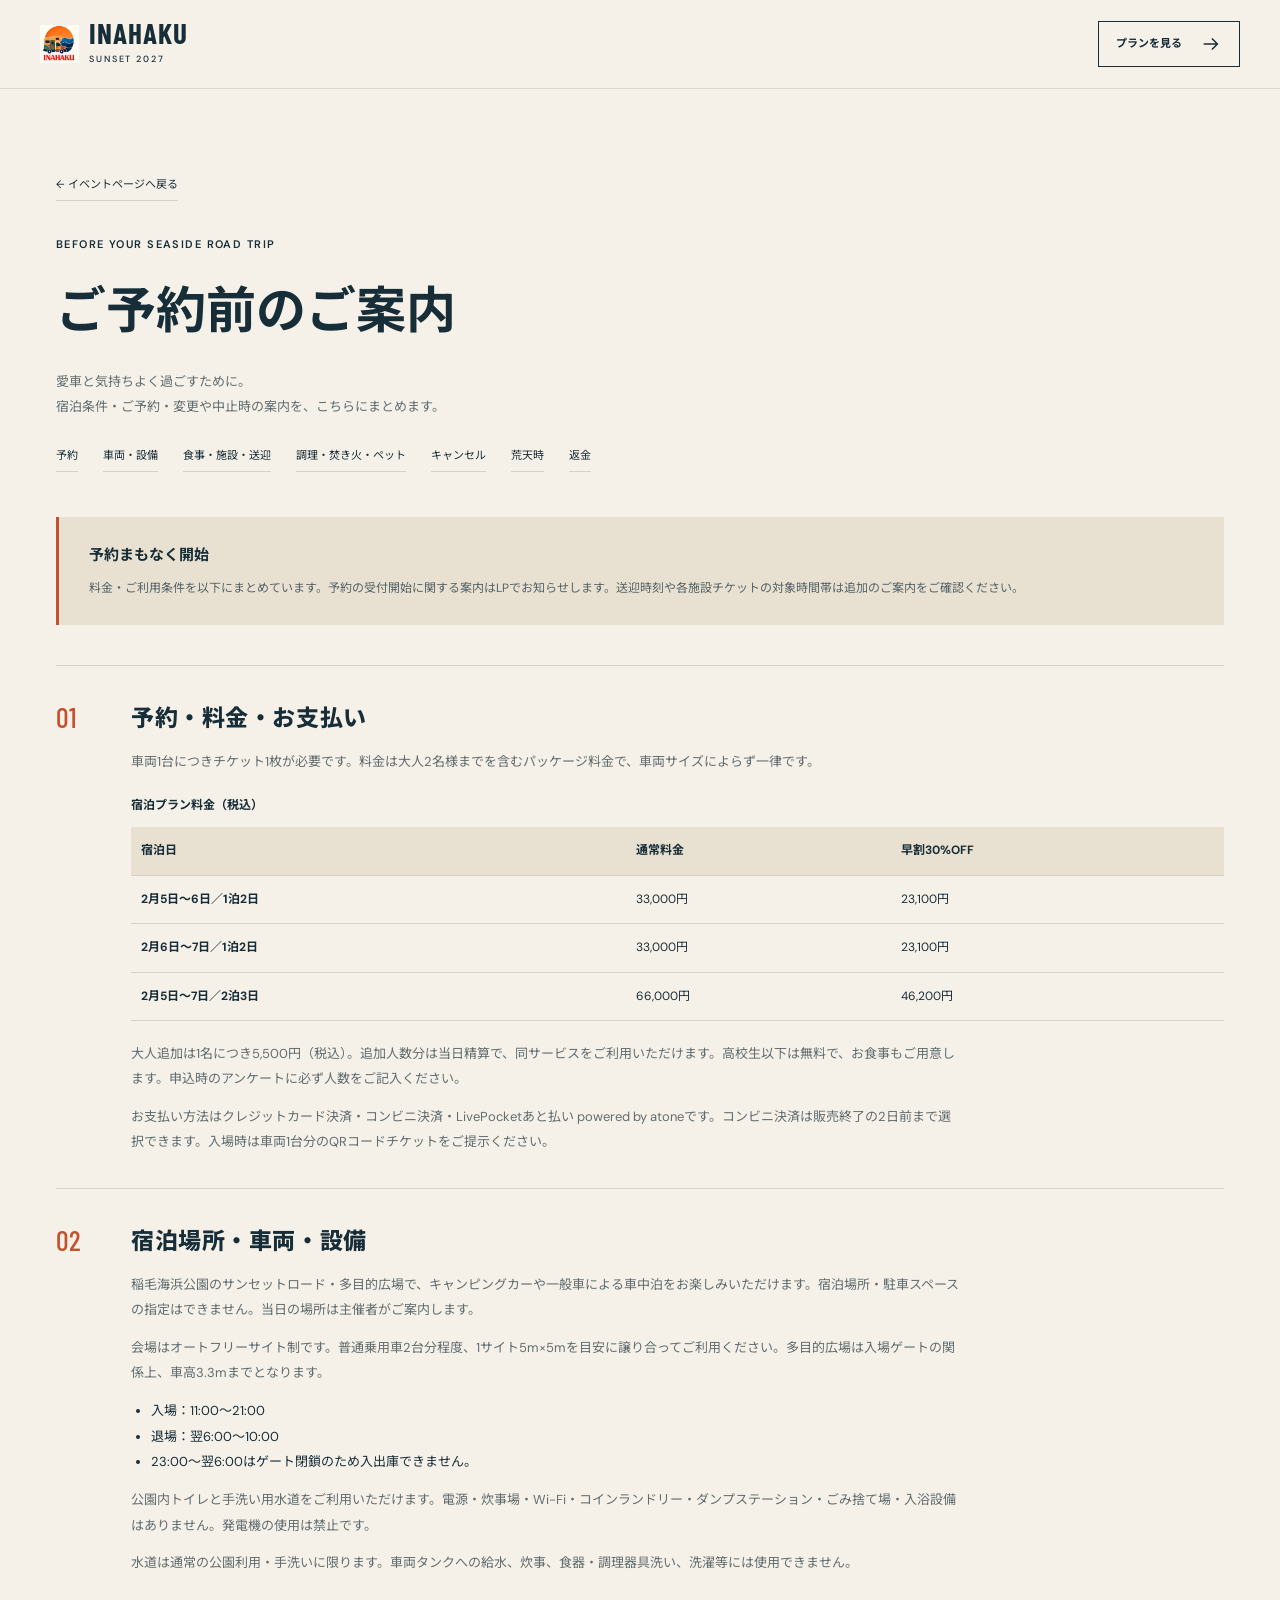
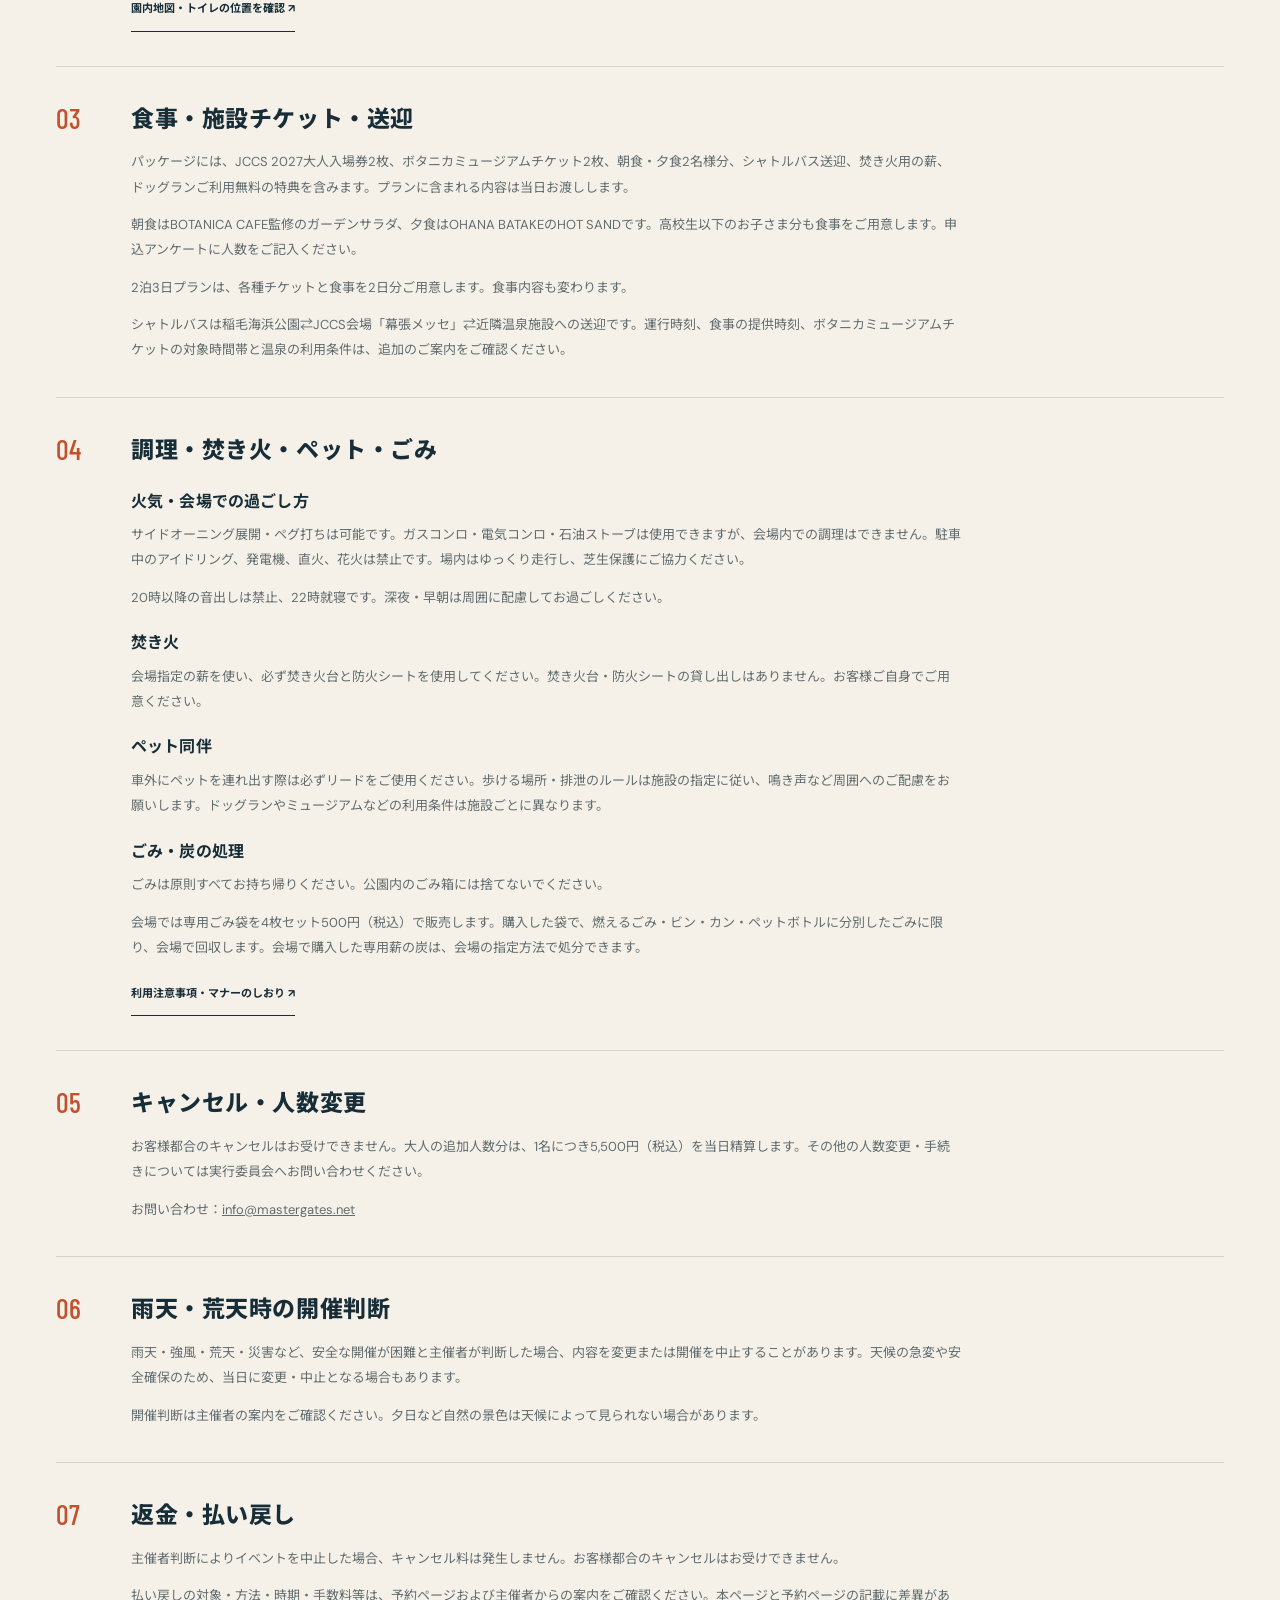
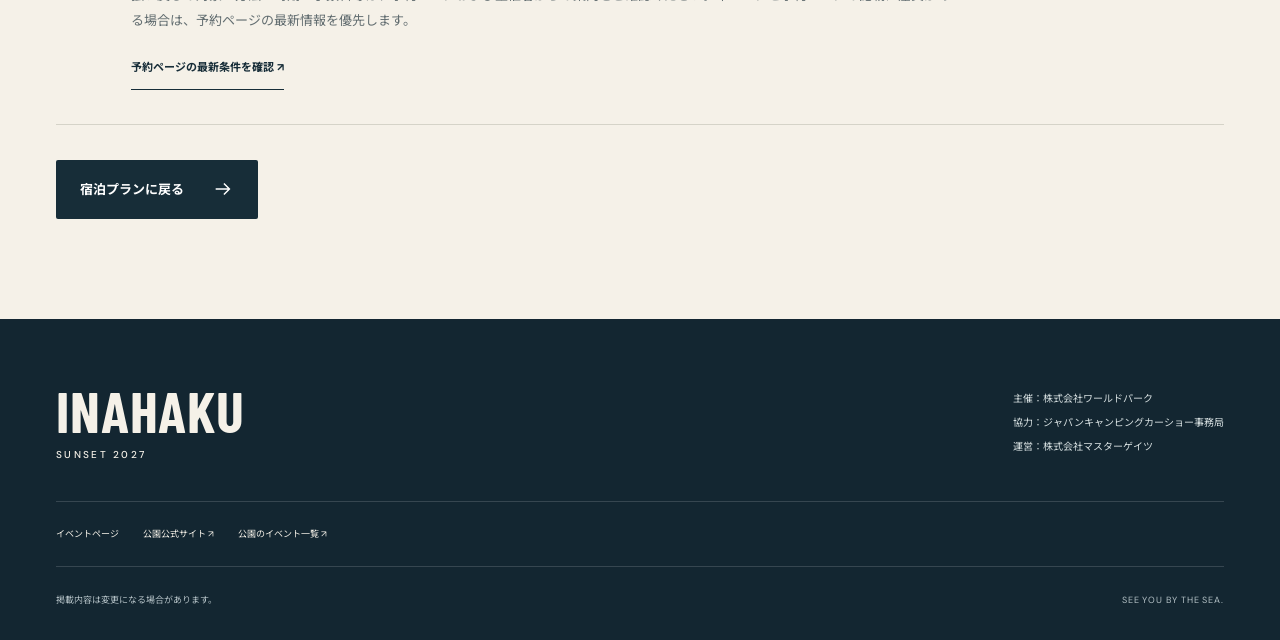
==== stay-guide.html @ dd674763 "Complete stay guide and align prices with booking conditions" ====
<!doctype html>
<html lang="ja">
<head>
<meta charset="utf-8"><meta name="viewport" content="width=device-width,initial-scale=1"><meta name="theme-color" content="#172d38">
<meta name="description" content="稲泊サンセット2027の車両・設備条件、予約、食事・施設・送迎、キャンセル・荒天時のご案内。料金・車両・設備・会場ルールをまとめています。">
<title>ご予約前のご案内｜INAHAKU SUNSET 2027</title><link rel="icon" href="assets/inahaku-logo.webp"><link rel="canonical" href="https://sunsetbeachpark.github.io/inahaku-sunset-2027/stay-guide.html">
<link rel="preconnect" href="https://fonts.googleapis.com"><link rel="preconnect" href="https://fonts.gstatic.com" crossorigin><link href="https://fonts.googleapis.com/css2?family=Barlow+Condensed:wght@500;600;700;800&family=DM+Sans:wght@400;500;600;700&family=Noto+Sans+JP:wght@400;500;600;700;800;900&display=swap" rel="stylesheet">
<link rel="stylesheet" href="style.css?v=20261107b"><script src="script.js?v=20261107b" defer></script></head>
<body><svg class="svg-library" aria-hidden="true" xmlns="http://www.w3.org/2000/svg"><defs><symbol id="i-arrow" viewBox="0 0 24 24"><path d="M4 12h15m-6-6 6 6-6 6"/></symbol></defs></svg><a class="skip-link" href="#main">本文へ移動</a>
<header class="site-header header-solid" id="site-header"><a class="brand" href="index.html"><img src="assets/inahaku-logo.webp" width="44" height="44" alt=""><span>INAHAKU<small>SUNSET 2027</small></span></a><a class="header-cta" href="index.html#plan" style="margin-left:auto">プランを見る <svg class="icon"><use href="#i-arrow"/></svg></a></header>
<main id="main" class="guide-main shell"><div class="guide-hero"><a class="guide-back" href="index.html">← イベントページへ戻る</a><span class="eyebrow">BEFORE YOUR SEASIDE ROAD TRIP</span><h1>ご予約前のご案内</h1><p>愛車と気持ちよく過ごすために。<br>宿泊条件・ご予約・変更や中止時の案内を、こちらにまとめます。</p><nav class="guide-section-links" aria-label="案内項目"><a href="#booking">予約</a><a href="#vehicles">車両・設備</a><a href="#facilities">食事・施設・送迎</a><a href="#rules">調理・焚き火・ペット</a><a href="#cancellation">キャンセル</a><a href="#weather">荒天時</a><a href="#refund">返金</a></nav></div>
<div class="guide-status"><strong>予約まもなく開始</strong><p>料金・ご利用条件を以下にまとめています。予約の受付開始に関する案内はLPでお知らせします。送迎時刻や各施設チケットの対象時間帯は追加のご案内をご確認ください。</p></div>
<div class="guide-sections">
<section class="guide-row" id="booking"><span>01</span><div><h2>予約・料金・お支払い</h2><p>車両1台につきチケット1枚が必要です。料金は大人2名様までを含むパッケージ料金で、車両サイズによらず一律です。</p><div class="guide-table-wrap"><table class="guide-table"><caption>宿泊プラン料金（税込）</caption><thead><tr><th scope="col">宿泊日</th><th scope="col">通常料金</th><th scope="col">早割30%OFF</th></tr></thead><tbody><tr><th scope="row">2月5日〜6日／1泊2日</th><td>33,000円</td><td>23,100円</td></tr><tr><th scope="row">2月6日〜7日／1泊2日</th><td>33,000円</td><td>23,100円</td></tr><tr><th scope="row">2月5日〜7日／2泊3日</th><td>66,000円</td><td>46,200円</td></tr></tbody></table></div><p>大人追加は1名につき5,500円（税込）。追加人数分は当日精算で、同サービスをご利用いただけます。高校生以下は無料で、お食事もご用意します。申込時のアンケートに必ず人数をご記入ください。</p><p>お支払い方法はクレジットカード決済・コンビニ決済・LivePocketあと払い powered by atoneです。コンビニ決済は販売終了の2日前まで選択できます。入場時は車両1台分のQRコードチケットをご提示ください。</p></div></section>
<section class="guide-row" id="vehicles"><span>02</span><div><h2>宿泊場所・車両・設備</h2><p>稲毛海浜公園のサンセットロード・多目的広場で、キャンピングカーや一般車による車中泊をお楽しみいただけます。宿泊場所・駐車スペースの指定はできません。当日の場所は主催者がご案内します。</p><p>会場はオートフリーサイト制です。普通乗用車2台分程度、1サイト5m×5mを目安に譲り合ってご利用ください。多目的広場は入場ゲートの関係上、車高3.3mまでとなります。</p><ul><li>入場：11:00〜21:00</li><li>退場：翌6:00〜10:00</li><li>23:00〜翌6:00はゲート閉鎖のため入出庫できません。</li></ul><p>公園内トイレと手洗い用水道をご利用いただけます。電源・炊事場・Wi-Fi・コインランドリー・ダンプステーション・ごみ捨て場・入浴設備はありません。発電機の使用は禁止です。</p><p>水道は通常の公園利用・手洗いに限ります。車両タンクへの給水、炊事、食器・調理器具洗い、洗濯等には使用できません。</p><a class="text-link" href="https://imachizu.jp/sunsetbeachpark/map/" target="_blank" rel="noopener noreferrer">園内地図・トイレの位置を確認 ↗</a></div></section>
<section class="guide-row" id="facilities"><span>03</span><div><h2>食事・施設チケット・送迎</h2><p>パッケージには、JCCS 2027大人入場券2枚、ボタニカミュージアムチケット2枚、朝食・夕食2名様分、シャトルバス送迎、焚き火用の薪、ドッグランご利用無料の特典を含みます。プランに含まれる内容は当日お渡しします。</p><p>朝食はBOTANICA CAFE監修のガーデンサラダ、夕食はOHANA BATAKEのHOT SANDです。高校生以下のお子さま分も食事をご用意します。申込アンケートに人数をご記入ください。</p><p>2泊3日プランは、各種チケットと食事を2日分ご用意します。食事内容も変わります。</p><p>シャトルバスは稲毛海浜公園⇄JCCS会場「幕張メッセ」⇄近隣温泉施設への送迎です。運行時刻、食事の提供時刻、ボタニカミュージアムチケットの対象時間帯と温泉の利用条件は、追加のご案内をご確認ください。</p></div></section>
<section class="guide-row" id="rules"><span>04</span><div><h2>調理・焚き火・ペット・ごみ</h2><h3>火気・会場での過ごし方</h3><p>サイドオーニング展開・ペグ打ちは可能です。ガスコンロ・電気コンロ・石油ストーブは使用できますが、会場内での調理はできません。駐車中のアイドリング、発電機、直火、花火は禁止です。場内はゆっくり走行し、芝生保護にご協力ください。</p><p>20時以降の音出しは禁止、22時就寝です。深夜・早朝は周囲に配慮してお過ごしください。</p><h3>焚き火</h3><p>会場指定の薪を使い、必ず焚き火台と防火シートを使用してください。焚き火台・防火シートの貸し出しはありません。お客様ご自身でご用意ください。</p><h3>ペット同伴</h3><p>車外にペットを連れ出す際は必ずリードをご使用ください。歩ける場所・排泄のルールは施設の指定に従い、鳴き声など周囲へのご配慮をお願いします。ドッグランやミュージアムなどの利用条件は施設ごとに異なります。</p><h3>ごみ・炭の処理</h3><p>ごみは原則すべてお持ち帰りください。公園内のごみ箱には捨てないでください。</p><p>会場では専用ごみ袋を4枚セット500円（税込）で販売します。購入した袋で、燃えるごみ・ビン・カン・ペットボトルに分別したごみに限り、会場で回収します。会場で購入した専用薪の炭は、会場の指定方法で処分できます。</p><a class="text-link" href="https://docs.google.com/document/d/1CjJmhqkC1Bg6jWU9oNJOqz1gqP3-bJoobniiiQc0FOA/edit?usp=sharing" target="_blank" rel="noopener noreferrer">利用注意事項・マナーのしおり ↗</a></div></section>
<section class="guide-row" id="cancellation"><span>05</span><div><h2>キャンセル・人数変更</h2><p>お客様都合のキャンセルはお受けできません。大人の追加人数分は、1名につき5,500円（税込）を当日精算します。その他の人数変更・手続きについては実行委員会へお問い合わせください。</p><p>お問い合わせ：<a href="mailto:info@mastergates.net">info@mastergates.net</a></p></div></section>
<section class="guide-row" id="weather"><span>06</span><div><h2>雨天・荒天時の開催判断</h2><p>雨天・強風・荒天・災害など、安全な開催が困難と主催者が判断した場合、内容を変更または開催を中止することがあります。天候の急変や安全確保のため、当日に変更・中止となる場合もあります。</p><p>開催判断は主催者の案内をご確認ください。夕日など自然の景色は天候によって見られない場合があります。</p></div></section>
<section class="guide-row" id="refund"><span>07</span><div><h2>返金・払い戻し</h2><p>主催者判断によりイベントを中止した場合、キャンセル料は発生しません。お客様都合のキャンセルはお受けできません。</p><p>払い戻しの対象・方法・時期・手数料等は、予約ページおよび主催者からの案内をご確認ください。本ページと予約ページの記載に差異がある場合は、予約ページの最新情報を優先します。</p><a class="text-link" href="https://livepocket.jp/e/h3ws6" target="_blank" rel="noopener noreferrer">予約ページの最新条件を確認 ↗</a></div></section>
<div class="guide-bottom"><a class="button button-navy" href="index.html#plan">宿泊プランに戻る <svg class="icon"><use href="#i-arrow"/></svg></a></div>
</div></main>
<footer class="site-footer"><div class="shell"><div class="footer-top"><a class="footer-brand" href="index.html">INAHAKU<span>SUNSET 2027</span></a><p>主催：株式会社ワールドパーク<br>協力：ジャパンキャンピングカーショー事務局<br>運営：株式会社マスターゲイツ</p></div><div class="footer-links"><a href="index.html">イベントページ</a><a href="https://sunsetbeachpark.jp/" target="_blank" rel="noopener noreferrer">公園公式サイト ↗</a><a href="https://sunsetbeachpark.jp/event/" target="_blank" rel="noopener noreferrer">公園のイベント一覧 ↗</a></div><div class="footer-bottom"><p>掲載内容は変更になる場合があります。</p><span>SEE YOU BY THE SEA.</span></div></div></footer></body></html>
---- style.css ----
@charset "UTF-8";
:root {
  --paper:#f5f1e8;
  --ink:#172d38;
  --muted:#626d70;
  --orange:#c3512d;
  --light-orange:#f0b17e;
  --line:#d5d3c8;
  --sans:"DM Sans","Noto Sans JP",sans-serif;
  --display:"Barlow Condensed","Arial Narrow",sans-serif
}
* {
  box-sizing:border-box
}
html {
  scroll-behavior:auto;
  scroll-padding-top:108px
}
body {
  margin:0;
  background:var(--paper);
  color:var(--ink);
  font:400 14px/1.95 var(--sans);
  -webkit-font-smoothing:antialiased
}
body.menu-open {
  overflow:hidden
}
a {
  color:inherit;
  text-decoration:none
}
button {
  color:inherit;
  font:inherit;
  cursor:pointer
}
img {
  display:block;
  max-width:100%;
  height:auto
}
p,h1,h2,h3,h4,figure {
  margin:0
}
button,a,summary {
  -webkit-tap-highlight-color:transparent
}
a:focus-visible,button:focus-visible,summary:focus-visible,[tabindex]:focus-visible {
  outline:3px solid #dc8053;
  outline-offset:5px
}
button {
  border:0
}
::selection {
  background:#efbc90;
  color:var(--ink)
}
[hidden] {
  display:none!important
}
.svg-library {
  position:absolute;
  width:0;
  height:0;
  overflow:hidden
}
.icon {
  width:22px;
  height:22px;
  fill:none;
  stroke:currentColor;
  stroke-width:1.6;
  flex:none
}
.shell {
  width:min(1200px,calc(100% - 112px));
  margin-inline:auto
}
.section-pad {
  padding-block:112px
}
.eyebrow {
  display:block;
  font:600 11px/1.6 var(--sans);
  letter-spacing:.13em
}
.section-top {
  display:flex;
  align-items:center;
  justify-content:space-between;
  gap:20px;
  margin-bottom:48px
}
.small-coordinate {
  font-size:10px;
  letter-spacing:.12em;
  color:var(--muted)
}
.tag {
  padding:6px 13px;
  border:1px solid currentColor;
  border-radius:2px;
  font-size:11px;
  font-weight:600;
  letter-spacing:.03em
}
.heading-row {
  display:flex;
  justify-content:space-between;
  align-items:flex-end;
  gap:45px;
  margin-bottom:52px
}
h2 {
  font-size:clamp(30px,3.15vw,46px);
  line-height:1.55;
  letter-spacing:.025em;
  font-weight:800
}
h3 {
  font-size:22px;
  line-height:1.6;
  letter-spacing:.01em
}
.heading-row>p {
  color:var(--muted);
  font-size:14px;
  line-height:2
}
.button {
  min-height:55px;
  padding:17px 24px;
  display:inline-flex;
  align-items:center;
  justify-content:space-between;
  gap:28px;
  font-weight:700;
  font-size:13px;
  border-radius:2px;
  transition:background .2s,transform .2s
}
.button-orange {
  background:var(--orange);
  color:white
}
.button-orange:hover {
  background:#a83f20;
  transform:translateY(-2px)
}
.button-navy {
  background:var(--ink);
  color:white
}
.button-navy:hover {
  background:#2d4958
}
.text-link {
  display:inline-flex;
  align-items:center;
  justify-content:space-between;
  gap:18px;
  min-height:44px;
  font-size:12px;
  font-weight:700;
  border-bottom:1px solid currentColor;
  padding-block:7px
}
.text-link .icon {
  width:18px;
  height:18px;
  transition:transform .2s
}
.text-link:hover .icon {
  transform:translateX(3px)
}
.inline-links {
  display:flex;
  gap:16px 25px;
  flex-wrap:wrap
}
.section-note {
  font-size:11px;
  color:var(--muted);
  line-height:1.9
}
.skip-link {
  position:fixed;
  z-index:100;
  top:10px;
  left:12px;
  padding:10px 18px;
  background:white;
  color:var(--ink);
  transform:translateY(-150%)
}
.skip-link:focus {
  transform:translateY(0)
}
/* The road starts here. */
.site-header {
  position:fixed;
  z-index:30;
  top:0;
  left:0;
  width:100%;
  height:88px;
  padding:0 40px;
  display:flex;
  align-items:center;
  gap:24px;
  color:white;
  transition:background .25s,color .25s,box-shadow .25s;
  background:linear-gradient(180deg,rgba(11,28,40,.35),transparent)
}
.site-header.has-scrolled,.site-header.header-solid {
  background:var(--paper);
  color:var(--ink);
  box-shadow:0 1px 0 #172d381f
}
.brand {
  display:flex;
  align-items:center;
  gap:10px;
  flex:none
}
.brand img {
  width:39px;
  height:39px;
  object-fit:contain
}
.brand>span {
  font:700 29px/.85 var(--display);
  letter-spacing:.035em
}
.brand small {
  display:block;
  font:500 9px/1.5 var(--sans);
  letter-spacing:.21em;
  margin-top:7px
}
.desktop-nav {
  margin-left:auto;
  display:flex;
  align-items:center;
  gap:26px
}
.desktop-nav a {
  position:relative;
  font-size:11px;
  font-weight:600;
  padding:15px 0
}
.desktop-nav a::after {
  content:"";
  position:absolute;
  bottom:7px;
  left:0;
  width:100%;
  height:1px;
  background:currentColor;
  transform:scaleX(0);
  transform-origin:left;
  transition:transform .2s
}
.desktop-nav a:hover::after {
  transform:scaleX(1)
}
.header-cta {
  display:flex;
  align-items:center;
  gap:18px;
  border:1px solid #ffffff80;
  padding:11px 17px;
  font-size:11px;
  font-weight:700
}
.has-scrolled .header-cta,.header-solid .header-cta {
  border-color:var(--ink)
}
.header-cta:hover {
  background:var(--orange);
  border-color:var(--orange);
  color:white
}
.menu-toggle {
  display:none;
  width:44px;
  height:44px;
  background:transparent;
  padding:10px
}
.menu-toggle span {
  display:block;
  height:1px;
  margin:7px 0;
  background:currentColor;
  transition:transform .2s
}
.menu-toggle[aria-expanded=true] span:first-child {
  transform:translateY(4px) rotate(45deg)
}
.menu-toggle[aria-expanded=true] span:last-child {
  transform:translateY(-4px) rotate(-45deg)
}
.mobile-nav {
  position:fixed;
  inset:0;
  z-index:25;
  background:var(--ink);
  color:var(--paper);
  padding:125px 30px 35px;
  overflow-y:auto
}
.mobile-nav>a {
  display:flex;
  align-items:center;
  gap:22px;
  font-size:23px;
  font-weight:700;
  border-bottom:1px solid #ffffff26;
  padding:13px 0
}
.mobile-nav>a small {
  font:500 14px var(--display);
  color:var(--light-orange)
}
.mobile-nav>.eyebrow {
  color:var(--light-orange);
  margin-bottom:20px
}
.mobile-nav>a.mobile-guide {
  font-size:12px;
  margin-top:20px;
  min-height:44px
}
.mobile-nav>p {
  font-size:11px;
  letter-spacing:.05em;
  margin-top:25px
}
.menu-open .site-header {
  background:var(--ink);
  color:var(--paper);
  box-shadow:none
}
.menu-open .header-cta {
  border-color:#ffffff80
}
.hero {
  min-height:720px;
  height:min(880px,95svh);
  position:relative;
  isolation:isolate;
  background:#20394b;
  color:white;
  overflow:hidden;
  display:flex;
  align-items:center;
  padding:130px 0 145px
}
.hero-picture,.hero-picture img,.hero-shade {
  position:absolute;
  inset:0;
  width:100%;
  height:100%
}
.hero-picture {
  z-index:-3
}
.hero-picture img {
  object-fit:cover;
  object-position:68% 70%;
  animation:hero-settle 1.4s ease-out both
}
.hero-shade {
  z-index:-2;
  background:linear-gradient(90deg,rgba(8,25,37,.72) 0%,rgba(10,29,43,.42) 44%,rgba(10,29,43,.02) 78%),linear-gradient(0deg,#0b1d29a6,transparent 30%)
}
.hero-content {
  position:relative;
  margin-top:10px;
  animation:hero-enter .9s ease-out both
}
.hero-kicker {
  font-size:10px;
  letter-spacing:.14em;
  font-weight:600;
  margin-bottom:30px;
  display:flex;
  align-items:center;
  gap:12px
}
.hero-kicker>span {
  width:26px;
  height:1px;
  background:var(--light-orange)
}
.hero h1 {
  font-size:clamp(38px,4.55vw,66px);
  font-weight:800;
  letter-spacing:.02em;
  line-height:1.6;
  text-shadow:0 2px 25px #00152225
}
.hero-sunset {
  position:relative
}
.hero-sunset::after {
  content:"";
  height:4px;
  background:var(--light-orange);
  position:absolute;
  bottom:-5px;
  left:0;
  width:100%
}
.hero-lead {
  font-size:13px;
  line-height:2.1;
  margin-top:25px;
  color:#f1efe9
}
.hero-actions {
  display:flex;
  gap:28px;
  align-items:center;
  margin-top:35px
}
.hero-text-link {
  font-size:11px;
  font-weight:600;
  padding:12px 0;
  border-bottom:1px solid #ffffff80
}
.hero-text-link span {
  margin-left:18px
}
.hero-stamp {
  position:absolute;
  right:5%;
  top:140px;
  color:var(--paper);
  width:126px;
  height:152px;
  display:flex;
  align-items:center;
  justify-content:center;
  flex-direction:column;
  border:1px solid #fff8;
  border-radius:65px 65px 4px 4px;
  transform:rotate(8deg);
  background:#142c354d;
  backdrop-filter:blur(4px)
}
.hero-stamp svg {
  width:55px;
  height:32px;
  stroke:currentColor;
  fill:none;
  stroke-width:2;
  margin:5px 0 10px
}
.hero-stamp>span {
  font:600 18px/1.05 var(--display);
  letter-spacing:.04em;
  text-align:center
}
.hero-stamp small {
  font-size:8px;
  letter-spacing:0;
  margin-top:9px
}
.hero-bottom {
  position:absolute;
  bottom:80px;
  left:0;
  right:0;
  display:flex;
  justify-content:space-between;
  align-items:center;
  font-size:9px;
  letter-spacing:.12em;
  color:#f3eee6
}
.hero-bottom>span:last-child {
  letter-spacing:.02em;
  font-size:10px
}
.hero-scroll {
  position:absolute;
  right:26px;
  top:50%;
  writing-mode:vertical-rl;
  display:flex;
  gap:14px;
  align-items:center;
  font-size:8px;
  letter-spacing:.16em
}
.hero-scroll>span {
  height:45px;
  width:1px;
  background:#ffffff5c;
  position:relative;
  overflow:hidden
}
.hero-scroll>span::after {
  content:"";
  position:absolute;
  inset:0;
  background:white;
  animation:scroll-cue 2s ease-in-out infinite
}
.event-ticket {
  position:relative;
  margin-top:-49px;
  z-index:3;
  background:var(--paper);
  border:1px solid var(--line);
  display:grid;
  grid-template-columns:1.4fr 1fr .9fr;
  box-shadow:0 8px 20px #172d3807
}
.event-ticket>div,.event-ticket>a {
  padding:27px 30px
}
.event-ticket>div+div,.event-ticket>a {
  border-left:1px dashed var(--line)
}
.ticket-date>.eyebrow {
  color:var(--orange);
  font-size:9px
}
.ticket-date>p {
  font:600 clamp(28px,2.55vw,38px)/1.4 var(--display);
  white-space:nowrap;
  display:flex;
  align-items:center;
  gap:7px
}
.ticket-date>p small {
  font-size:15px;
  align-self:center;
  margin-right:7px
}
.ticket-date>p i {
  font:500 9px var(--sans);
  align-self:flex-end;
  margin-bottom:10px
}
.date-line {
  width:26px;
  height:1px;
  background:var(--ink);
  margin:0 4px
}
.ticket-location {
  display:flex;
  justify-content:center;
  flex-direction:column
}
.ticket-location .eyebrow {
  font-size:11px;
  letter-spacing:.03em
}
.ticket-location p {
  font-size:10px;
  margin-top:5px
}
.ticket-status {
  display:flex;
  gap:11px;
  align-items:center;
  justify-content:space-between
}
.ticket-status>span:nth-child(2) {
  font-size:11px;
  font-weight:700
}
.ticket-status small {
  display:block;
  font-size:9px;
  color:var(--muted);
  font-weight:400;
  margin-top:3px
}
.ticket-status:hover {
  background:#ebe5d9
}
.status-dot {
  width:7px;
  height:7px;
  border-radius:50%;
  background:var(--orange);
  display:inline-block;
  flex:none;
  box-shadow:0 0 0 4px #c3512d14
}
.ticket-status>.icon {
  width:18px
}
.about-grid {
  display:grid;
  grid-template-columns:1fr 1fr;
  gap:10%
}
.about-title {
  position:relative;
  padding-top:3px
}
.display-word {
  font:700 clamp(95px,10.2vw,148px)/.86 var(--display);
  letter-spacing:-.01em
}
.display-word>span {
  color:var(--orange)
}
.about-van {
  position:absolute;
  width:110px;
  height:66px;
  bottom:6px;
  right:30px;
  fill:none;
  stroke:var(--ink);
  stroke-width:1.4;
  transform:rotate(-8deg)
}
.about-copy h2 {
  font-size:clamp(25px,2.5vw,36px);
  margin-bottom:29px
}
.about-copy>p {
  font-size:13px;
  line-height:2.1;
  margin-bottom:18px
}
.about-copy strong {
  font-weight:700
}
.about-copy>.text-link {
  margin-top:5px
}
.three-reasons {
  display:grid;
  grid-template-columns:repeat(3,1fr);
  margin-top:65px;
  border-top:1px solid var(--line)
}
.three-reasons>div {
  padding:25px 26px 0 0
}
.three-reasons>div+div {
  padding-left:30px;
  border-left:1px solid var(--line)
}
.three-reasons>div>span {
  font:500 17px var(--display);
  color:var(--orange);
  display:block;
  margin-bottom:12px
}
.three-reasons h3 {
  font-size:16px
}
.three-reasons p {
  font-size:11px;
  color:var(--muted);
  margin-top:7px
}
.stay-section {
  background:#e8e5db
}
.stay-grid {
  display:grid;
  grid-template-columns:.85fr 1.15fr;
  gap:9%;
  align-items:center
}
.stay-copy>p {
  margin-top:25px;
  font-size:13px;
  line-height:2.1
}
.stay-specs {
  margin:30px 0 20px;
  font-size:12px
}
.stay-specs>div {
  display:grid;
  grid-template-columns:90px 1fr;
  border-top:1px solid #172d3826;
  padding:14px 0;
  gap:10px
}
.stay-specs>div:last-child {
  border-bottom:1px solid #172d3826
}
.stay-specs dt {
  font-size:10px;
  color:#566368;
  padding-top:2px
}
.stay-specs dd {
  margin:0;
  font-weight:500;
  line-height:1.9
}
.stay-specs small {
  font-size:10px;
  font-weight:400;
  color:#566368
}
.stay-copy .inline-links {
  flex-direction:column;
  align-items:flex-start;
  gap:3px
}
.stay-copy .text-link {
  font-size:11px
}
.stay-photo {
  position:relative
}
.stay-photo>img {
  width:100%;
  aspect-ratio:1.1;
  object-fit:cover
}
.stay-photo figcaption {
  font-size:9px;
  color:#526168;
  line-height:1.7;
  margin-top:12px
}
.stay-photo figcaption>span {
  display:block;
  font-size:10px;
  letter-spacing:.11em;
  font-weight:600;
  color:var(--ink);
  margin-bottom:4px
}
.photo-link {
  position:absolute;
  right:15px;
  top:15px;
  background:var(--paper);
  width:43px;
  height:43px;
  display:grid;
  place-items:center
}
.photo-link:hover {
  background:var(--light-orange)
}
/* One continuous journey, from daylight to the following morning. */
.journey-section {
  --journey-line:#172d3840;
  background:#f0eada;
  color:var(--ink);
  padding-top:105px;
  transition:background-color .65s,color .65s
}
.journey-section[data-period=sunset] {
  background:#d98a62;
  color:#172d38
}
.journey-section[data-period=night] {
  background:#172d38;
  color:#f5f1e8;
  --journey-line:#f5f1e840
}
.journey-section[data-period=morning] {
  background:#e3e9dd;
  color:#172d38
}
.journey-section .heading-row>p {
  color:inherit;
  opacity:.8
}
.journey-heading {
  margin-bottom:55px
}
.journey-layout {
  display:grid;
  grid-template-columns:1.05fr 1fr;
  gap:10%;
  align-items:start
}
.journey-visual {
  position:sticky;
  top:115px;
  padding-bottom:30px
}
.scene-window {
  position:relative;
  width:100%;
  aspect-ratio:1.08;
  overflow:hidden;
  background:#203845
}
.scene-image {
  position:absolute;
  inset:0;
  width:100%;
  height:100%;
  object-fit:cover;
  opacity:0;
  transform:scale(1.035);
  transition:opacity .7s,transform 1.3s;
  pointer-events:none
}
.scene-image[data-scene-image=day] {
  object-fit:contain;
  padding:24px;
  background:#e8e2d5
}
.scene-image.is-active {
  opacity:1;
  transform:scale(1)
}
.scene-gradient {
  position:absolute;
  inset:55% 0 0;
  background:linear-gradient(transparent,#081b2b9c)
}
.scene-caption {
  position:absolute;
  inset:auto 25px 25px;
  color:white
}
.scene-caption>span {
  font:500 29px/1 var(--display);
  display:block;
  margin-bottom:8px
}
.scene-caption>p {
  font-size:9px;
  font-weight:600;
  letter-spacing:.13em
}
.route-strip {
  display:flex;
  align-items:center;
  gap:17px;
  margin-top:22px;
  font-size:9px;
  font-weight:600;
  letter-spacing:.08em
}
.route-line {
  position:relative;
  flex:1;
  height:1px;
  background:var(--journey-line)
}
.route-fill {
  position:absolute;
  height:2px;
  left:0;
  top:0;
  width:var(--route-progress,0%);
  background:currentColor;
  transition:width .65s
}
.route-van {
  position:absolute;
  width:45px;
  height:25px;
  left:clamp(0px,var(--route-progress,0%),calc(100% - 45px));
  top:-25px;
  fill:none;
  stroke:currentColor;
  stroke-width:2;
  transition:left .65s
}
.scene-footnote {
  font-size:9px;
  opacity:.7;
  margin-top:18px
}
.journey-stops {
  position:relative
}
.journey-stops::before {
  content:"";
  position:absolute;
  top:22px;
  bottom:70px;
  left:15px;
  width:1px;
  background:var(--journey-line)
}
.journey-stop {
  position:relative;
  display:grid;
  grid-template-columns:34px 1fr;
  gap:25px;
  min-height:390px;
  padding-bottom:75px
}
.journey-stop:last-child {
  min-height:320px;
  padding-bottom:20px
}
.stop-marker {
  height:32px;
  width:32px;
  display:grid;
  place-items:center;
  border:1px solid currentColor;
  border-radius:50%;
  position:relative;
  background:inherit;
  font:500 15px var(--display)
}
.stop-marker span {
  background:inherit
}
.stop-copy>.eyebrow {
  font-size:9px;
  margin:5px 0 15px
}
.stop-copy h3 {
  font-size:clamp(25px,2.2vw,32px);
  line-height:1.55;
  letter-spacing:.03em;
  font-weight:800;
  margin-bottom:20px
}
.stop-copy>p {
  font-size:12px;
  line-height:2
}
.stop-copy>p.stop-note {
  font-size:10px;
  line-height:1.9;
  opacity:.8;
  margin:15px 0 8px
}
.stop-copy .text-link {
  font-size:10px;
  min-height:40px;
  gap:10px
}
.stop-copy .inline-links {
  gap:5px 20px
}
.stop-mobile-image {
  display:none
}
.journey-outro {
  padding:50px 0 70px;
  border-top:1px solid var(--journey-line);
  display:flex;
  align-items:center;
  gap:30px
}
.journey-outro>svg {
  width:50px;
  height:50px;
  fill:none;
  stroke:currentColor;
  stroke-width:1.3;
  flex:none
}
.journey-outro>p {
  font-size:24px;
  font-weight:500;
  line-height:1.7
}
.journey-outro>span {
  margin-left:auto;
  font-size:10px;
  line-height:2;
  opacity:.8
}
.food-grid {
  display:grid;
  grid-template-columns:1fr 1fr;
  gap:55px;
  margin-top:60px
}
.food-story:nth-child(2) {
  margin-top:65px
}
.food-photo {
  position:relative;
  padding-top:25px
}
.food-photo>img {
  width:100%;
  aspect-ratio:1.65;
  object-fit:cover
}
.food-clock {
  position:absolute;
  font:700 80px/1 var(--display);
  color:var(--orange);
  top:-20px;
  left:20px;
  z-index:1;
  letter-spacing:-.03em
}
.photo-tag {
  position:absolute;
  bottom:15px;
  left:15px;
  background:var(--paper);
  font-size:9px;
  letter-spacing:.12em;
  padding:5px 10px;
  font-weight:700
}
.food-description {
  padding-top:22px
}
.food-description .eyebrow {
  font-size:10px;
  color:var(--muted)
}
.food-description h3 {
  font-size:25px;
  font-weight:800;
  margin:7px 0
}
.food-description p {
  font-size:12px;
  color:var(--muted)
}
.food-section>.section-note {
  margin:40px 0 10px;
  max-width:850px
}
.food-section>.text-link {
  font-size:11px
}
.plan-section {
  background:var(--ink);
  color:var(--paper);
  position:relative
}
.plan-section .heading-row>p {
  color:#d7dce0
}
.plan-section .section-top>.eyebrow {
  color:var(--light-orange)
}
.plan-layout {
  display:grid;
  grid-template-columns:1fr .83fr;
  gap:11%;
  align-items:start
}
.included-list {
  padding-top:10px
}
.included-list>h3 {
  font-size:15px;
  display:flex;
  flex-direction:column;
  gap:6px;
  margin-bottom:25px
}
.included-list>h3>span {
  font-size:9px;
  letter-spacing:.13em;
  color:#bcc8ca;
  font-weight:500
}
.included-items>div {
  display:flex;
  gap:24px;
  border-top:1px solid #ffffff30;
  padding:17px 0
}
.included-items>div:last-child {
  border-bottom:1px solid #ffffff30
}
.included-items>div>span {
  font:500 17px var(--display);
  color:var(--light-orange);
  padding-top:5px
}
.included-items p {
  font-size:14px;
  font-weight:600;
  line-height:1.6
}
.included-items small {
  font-size:10px;
  color:#c4cfd2;
  display:block;
  font-weight:400;
  margin-top:5px
}
.included-note {
  font-size:10px;
  line-height:2;
  color:#c4cfd2;
  margin-top:23px
}
.booking-ticket {
  background:var(--paper);
  color:var(--ink);
  position:relative
}
.booking-label {
  background:#e8e0cf;
  padding:17px 25px;
  display:flex;
  align-items:center;
  justify-content:space-between
}
.booking-label>span {
  font-size:9px;
  letter-spacing:.13em;
  font-weight:700
}
.booking-label>svg {
  width:51px;
  height:29px;
  fill:none;
  stroke:var(--ink);
  stroke-width:1.6
}
.booking-body {
  padding:28px 30px
}
.early-badge {
  display:inline-block;
  font:700 10px var(--sans);
  padding:6px 10px;
  color:var(--orange);
  border:1px solid var(--orange);
  margin-bottom:16px;
  letter-spacing:.05em
}
.booking-body>h3 {
  font-size:17px;
  font-weight:700
}
.normal-price {
  font-size:11px;
  color:var(--muted);
  margin-top:14px
}
.normal-price s {
  font-size:17px;
  letter-spacing:.03em;
  margin:0 4px
}
.main-price {
  display:flex;
  align-items:baseline;
  gap:8px;
  line-height:1.2;
  margin:6px 0 20px;
  white-space:nowrap
}
.main-price>strong {
  font:600 clamp(60px,5.5vw,78px)/1 var(--display);
  letter-spacing:-.025em;
  color:var(--orange)
}
.main-price>span {
  font-size:16px;
  font-weight:700
}
.main-price small {
  display:block;
  font-size:9px;
  font-weight:400;
  margin-top:6px
}
.price-tags {
  display:flex;
  flex-wrap:wrap;
  gap:6px
}
.price-tags>span {
  font-size:10px;
  background:#e6e3d9;
  padding:4px 8px
}
.price-detail {
  font-size:9px;
  line-height:1.9;
  color:var(--muted);
  margin-top:12px
}
.booking-divider {
  border-top:1px dashed #172d384d;
  margin:25px -30px;
  position:relative
}
.booking-divider::before,.booking-divider::after {
  content:"";
  width:17px;
  height:17px;
  border-radius:50%;
  background:var(--ink);
  position:absolute;
  top:-9px
}
.booking-divider::before {
  left:-9px
}
.booking-divider::after {
  right:-9px
}
.booking-body>.button {
  width:100%;
  font-size:12px;
  padding-inline:18px
}
.booking-note {
  font-size:9px;
  line-height:1.9;
  color:var(--muted);
  margin-top:12px
}
.consecutive {
  padding:19px 0;
  margin-top:18px;
  border-top:1px solid var(--line);
  border-bottom:1px solid var(--line)
}
.consecutive strong {
  font-size:12px
}
.consecutive p {
  font-size:10px;
  color:var(--muted);
  margin-top:5px
}
.booking-body>.text-link {
  font-size:10px;
  margin-top:12px
}
.ticket-serial {
  border-top:1px solid var(--line);
  padding:12px 22px;
  display:flex;
  justify-content:space-between;
  font-size:8px;
  font-weight:600;
  letter-spacing:.08em
}
.destinations {
  display:grid;
  grid-template-columns:1.1fr 1fr 1fr;
  border:1px solid var(--line)
}
.destination {
  position:relative;
  padding:28px;
  display:flex;
  flex-direction:column;
  align-items:flex-start
}
.destination+.destination {
  border-left:1px solid var(--line)
}
.destination-base {
  background:#e7e3d7
}
.destination-kind {
  font-size:9px;
  letter-spacing:.13em;
  margin-bottom:25px;
  font-weight:600
}
.destination-van {
  width:64px;
  height:38px;
  fill:none;
  stroke:var(--ink);
  stroke-width:1.4;
  margin-bottom:25px
}
.destination-number {
  display:block;
  font:500 45px/1 var(--display);
  margin-bottom:19px;
  color:#a5aaa2;
  height:44px
}
.destination>.eyebrow {
  font-size:9px;
  color:var(--muted);
  letter-spacing:.05em
}
.destination>h3 {
  font-size:20px;
  margin-top:4px
}
.destination>p {
  font-size:10px;
  line-height:2;
  margin-top:14px;
  margin-bottom:28px
}
.destination-links {
  display:flex;
  gap:22px;
  font-size:10px;
  font-weight:600;
  border-top:1px solid #172d3826;
  padding-top:10px;
  width:100%;
  margin-top:auto
}
.destination-links>a {
  min-height:32px;
  display:flex;
  align-items:center
}
.destination-links>a:hover {
  text-decoration:underline
}
.access-alert {
  display:flex;
  gap:35px;
  margin-top:28px
}
.mini-label {
  font-size:9px;
  white-space:nowrap;
  font-weight:700;
  color:var(--orange);
  letter-spacing:.09em;
  padding-top:2px
}
.access-alert>p {
  font-size:10px;
  color:var(--muted);
  line-height:2
}
.access-alert strong {
  font-weight:600;
  color:var(--ink)
}
.local-links {
  display:grid;
  grid-template-columns:1fr 1fr;
  gap:80px;
  border-top:1px solid var(--line);
  margin-top:65px;
  padding-top:35px
}
.local-links h3 {
  font-size:20px;
  margin-top:10px
}
.local-links>div:last-child>a {
  display:flex;
  justify-content:space-between;
  gap:20px;
  align-items:center;
  min-height:48px;
  border-bottom:1px solid var(--line);
  font-size:11px
}
.local-links>div:last-child>a:hover {
  color:var(--orange)
}
.access-section>.section-note {
  margin-top:22px
}
.faq-section {
  background:#e9e7de
}
.faq-grid {
  display:grid;
  grid-template-columns:.8fr 1.2fr;
  gap:10%
}
.faq-grid>div:first-child {
  position:sticky;
  top:120px;
  align-self:start
}
.faq-grid h2 {
  margin-top:25px
}
.faq-grid>div:first-child>p {
  font-size:12px;
  color:var(--muted);
  margin:25px 0
}
.faq-grid>div:first-child>.text-link {
  font-size:11px
}
.faq-list {
  border-top:1px solid #172d3833
}
.faq-list details {
  border-bottom:1px solid #172d3833
}
.faq-list summary {
  list-style:none;
  cursor:pointer;
  display:flex;
  gap:16px;
  align-items:center;
  padding:23px 0;
  font-size:12px;
  font-weight:600;
  line-height:1.8;
  min-height:72px
}
.faq-list summary::-webkit-details-marker {
  display:none
}
.faq-list summary>span {
  font:500 21px var(--display);
  color:var(--orange)
}
.faq-list summary>i {
  position:relative;
  width:15px;
  height:15px;
  flex:none;
  margin-left:auto
}
.faq-list summary>i::before,.faq-list summary>i::after {
  content:"";
  position:absolute;
  background:var(--ink);
  width:13px;
  height:1px;
  left:0;
  top:7px
}
.faq-list summary>i::after {
  transform:rotate(90deg);
  transition:transform .2s
}
.faq-list details[open] summary>i::after {
  transform:rotate(0)
}
.faq-answer {
  font-size:11px;
  line-height:2.1;
  color:#4a5c64;
  padding:0 25px 24px 36px
}
.faq-answer>a {
  display:block;
  text-decoration:underline;
  text-underline-offset:4px;
  color:var(--ink);
  margin-top:10px;
  padding:5px 0
}
.closing {
  position:relative;
  isolation:isolate;
  min-height:580px;
  display:flex;
  align-items:center;
  color:white;
  background:var(--ink);
  overflow:hidden
}
.closing>img {
  position:absolute;
  z-index:-3;
  inset:0;
  width:100%;
  height:100%;
  object-fit:cover;
  object-position:65% center
}
.closing-shade {
  position:absolute;
  z-index:-2;
  inset:0;
  background:linear-gradient(90deg,#0a1b2be6,#122c3660 70%,#122c3610)
}
.closing-content {
  padding-block:95px
}
.closing-content>.eyebrow {
  font-size:10px;
  color:#eee4d7
}
.closing h2 {
  font-size:clamp(35px,4vw,57px);
  margin-top:24px
}
.closing p {
  font-size:12px;
  margin:23px 0 28px
}
.closing-date {
  display:block;
  font-size:9px;
  letter-spacing:.1em;
  margin-top:35px
}
.site-footer {
  background:#132631;
  color:var(--paper);
  padding-block:65px 30px
}
.footer-top {
  display:flex;
  gap:50px;
  justify-content:space-between;
  align-items:center;
  padding-bottom:40px
}
.footer-brand {
  font:700 58px/.9 var(--display);
  letter-spacing:.015em
}
.footer-brand>span {
  display:block;
  font:500 10px var(--sans);
  letter-spacing:.23em;
  margin-top:12px
}
.footer-top>p {
  font-size:10px;
  line-height:2.4;
  margin-left:auto;
  color:#d6dfe0
}
.back-top {
  border:1px solid #ffffff59;
  width:43px;
  height:43px;
  display:grid;
  place-items:center;
  font-size:20px
}
.footer-links {
  display:flex;
  gap:24px;
  align-items:center;
  border-top:1px solid #ffffff26;
  border-bottom:1px solid #ffffff26;
  padding-block:15px;
  flex-wrap:wrap
}
.footer-links a,.footer-links button {
  font-size:9px;
  padding:5px 0;
  min-height:34px;
  display:flex;
  align-items:center
}
.footer-links button {
  background:none
}
.footer-links a:hover,.footer-links button:hover {
  color:var(--light-orange)
}
.footer-bottom {
  display:flex;
  justify-content:space-between;
  gap:20px;
  padding-top:25px;
  color:#b4c1c6;
  font-size:9px
}
.footer-bottom>span {
  letter-spacing:.1em;
  white-space:nowrap
}
.sticky-booking {
  position:fixed;
  bottom:20px;
  left:50%;
  transform:translate(-50%,120px);
  opacity:0;
  pointer-events:none;
  z-index:20;
  display:flex;
  background:var(--paper);
  color:var(--ink);
  border:1px solid #172d3826;
  box-shadow:0 4px 30px #0b1c2c2b;
  transition:opacity .25s,transform .25s;
  border-radius:3px;
  overflow:hidden;
  width:385px;
  max-width:calc(100% - 32px)
}
.sticky-booking.is-visible {
  opacity:1;
  transform:translate(-50%,0);
  pointer-events:auto
}
.sticky-booking>div {
  padding:9px 20px;
  flex:1
}
.sticky-booking>div>span {
  font-size:8px;
  display:block;
  line-height:1.5
}
.sticky-booking p {
  font-size:9px;
  line-height:1.4
}
.sticky-booking strong {
  font:600 30px/1 var(--display);
  color:var(--orange)
}
.sticky-booking>a {
  background:var(--orange);
  color:white;
  display:flex;
  align-items:center;
  justify-content:center;
  gap:17px;
  font-size:11px;
  font-weight:700;
  padding:10px 18px
}
.sticky-booking .icon {
  width:18px
}
.sticky-booking>a:hover {
  background:#a83f20
}
/* Practical information has the same visual language as the journey. */
.guide-main {
  padding-top:140px;
  padding-bottom:100px
}
.guide-hero {
  padding:30px 0 45px
}
.guide-back {
  display:inline-block;
  font-size:11px;
  border-bottom:1px solid var(--line);
  padding-bottom:5px;
  margin-bottom:35px
}
.guide-hero h1 {
  font-size:clamp(30px,4vw,50px);
  line-height:1.5;
  margin:20px 0
}
.guide-hero>p {
  font-size:13px;
  color:var(--muted)
}
.guide-status {
  padding:24px 30px;
  background:#e8e1d1;
  border-left:3px solid var(--orange);
  margin-bottom:40px
}
.guide-status>strong {
  font-size:15px
}
.guide-status>p {
  font-size:12px;
  margin-top:7px;
  color:#566368
}
.guide-row {
  border-top:1px solid var(--line);
  padding:34px 0;
  display:grid;
  grid-template-columns:50px 1fr;
  gap:25px;
  scroll-margin-top:110px
}
.guide-row>span {
  font:500 28px var(--display);
  color:var(--orange)
}
.guide-row h2 {
  font-size:23px;
  line-height:1.6;
  margin-bottom:12px
}
.guide-row p {
  font-size:12px;
  color:var(--muted);
  max-width:830px
}
.guide-row .text-link {
  font-size:11px;
  margin-top:12px
}
.outline-label {
  font-size:10px;
  display:inline-block;
  padding:4px 10px;
  border:1px solid #172d3833;
  margin-top:14px
}
.guide-bottom {
  border-top:1px solid var(--line);
  padding-top:35px
}
.guide-section-links {
  display:flex;
  gap:12px 25px;
  flex-wrap:wrap;
  margin-top:25px
}
.guide-section-links>a {
  font-size:11px;
  border-bottom:1px solid var(--line);
  padding-bottom:5px
}
dialog {
  background:var(--paper);
  color:var(--ink);
  border:0;
  padding:48px;
  width:min(500px,calc(100% - 32px));
  max-height:85svh;
  overflow-y:auto;
  border-radius:3px;
  box-shadow:0 30px 100px #0005
}
dialog::backdrop {
  background:#081e32b3;
  backdrop-filter:blur(5px)
}
.dialog-close {
  position:absolute;
  right:14px;
  top:12px;
  width:36px;
  height:36px;
  font-size:26px;
  line-height:1;
  background:none
}
.dialog-van {
  width:80px;
  height:45px;
  fill:none;
  stroke:var(--orange);
  stroke-width:1.4;
  margin-bottom:25px
}
dialog h2 {
  font-size:32px;
  margin:20px 0
}
dialog>p {
  font-size:12px;
  margin-bottom:18px
}
.dialog-status {
  display:flex;
  align-items:center;
  gap:12px;
  font-weight:700
}
.dialog-small {
  font-size:10px!important;
  color:var(--muted);
  line-height:2
}
.source-links {
  padding:0;
  list-style:none;
  margin:20px 0 25px
}
.source-links a {
  display:block;
  padding:10px 0;
  border-bottom:1px solid var(--line);
  font-size:11px
}
.source-links a:hover {
  color:var(--orange)
}
dialog>.button {
  margin-top:10px;
  width:100%;
  font-size:11px
}
.js-enhanced [data-reveal] {
  opacity:0;
  transform:translateY(23px);
  transition:opacity .7s,transform .7s
}
.js-enhanced [data-reveal].is-revealed {
  opacity:1;
  transform:none
}
@keyframes hero-enter {
  from {
    opacity:0;
    transform:translateY(16px)
  }
  to {
    opacity:1;
    transform:translateY(0)
  }
}
@keyframes hero-settle {
  from {
    transform:scale(1.035)
  }
  to {
    transform:scale(1)
  }
}
@keyframes scroll-cue {
  0% {
    transform:translateY(-110%)
  }
  65%,100% {
    transform:translateY(110%)
  }
}
@media(min-width:1600px) {
  .hero {
    height:850px
  }
  .hero h1 {
    font-size:72px
  }
  .hero-content {
    margin-top:0
  }
}
@media(max-width:1100px) {
  .shell {
    width:calc(100% - 72px)
  }
  .site-header {
    padding-inline:28px;
    gap:20px
  }
  .desktop-nav {
    gap:18px
  }
  .desktop-nav a {
    font-size:10px
  }
  .header-cta {
    padding:10px 13px;
    gap:10px
  }
  .event-ticket>div,.event-ticket>a {
    padding:23px 20px
  }
  .ticket-date>p {
    font-size:30px;
    gap:5px
  }
  .ticket-date>p small {
    font-size:13px;
    margin-right:3px
  }
  .ticket-location p {
    font-size:9px
  }
  .ticket-status>span:nth-child(2) {
    font-size:10px
  }
  .hero-stamp {
    right:6%;
    width:108px;
    height:135px
  }
  .about-grid {
    gap:8%
  }
  .about-copy>p {
    font-size:12px
  }
  .about-van {
    right:0
  }
  .plan-layout {
    gap:7%;
    grid-template-columns:1fr .9fr
  }
  .booking-body {
    padding:25px
  }
  .booking-divider {
    margin-inline:-25px
  }
  .destination {
    padding:23px
  }
  .destination>h3 {
    font-size:18px
  }
  .journey-layout {
    gap:7%
  }
  .journey-stop {
    gap:19px
  }
  .stop-copy h3 {
    font-size:27px
  }
  .footer-links {
    gap:20px
  }
}
@media(max-width:900px) {
  .desktop-nav {
    display:none
  }
  .header-cta {
    margin-left:auto
  }
  .menu-toggle {
    display:block
  }
  .site-header {
    height:76px
  }
  .hero {
    min-height:680px;
    height:85svh
  }
  .hero h1 {
    font-size:48px
  }
  .hero-stamp {
    top:120px;
    right:7%
  }
  .hero-shade {
    background:linear-gradient(90deg,#0a1c2cba,#0a1c2c70 60%,#0a1c2c15),linear-gradient(0deg,#0a1c2caa,transparent 40%)
  }
  .event-ticket {
    grid-template-columns:1.2fr 1fr
  }
  .ticket-status {
    grid-column:1/-1;
    border-left:0!important;
    border-top:1px dashed var(--line);
    padding:13px 20px!important;
    justify-content:flex-start
  }
  .ticket-status>.icon {
    margin-left:auto
  }
  .ticket-status small {
    display:inline-block;
    margin-left:15px
  }
  .section-pad {
    padding-block:85px
  }
  .heading-row {
    gap:25px
  }
  .heading-row>p {
    font-size:12px
  }
  h2 {
    font-size:32px
  }
  .about-grid {
    grid-template-columns:.8fr 1fr;
    gap:6%
  }
  .display-word {
    font-size:110px
  }
  .about-copy h2 {
    font-size:26px
  }
  .about-van {
    bottom:30px;
    width:85px
  }
  .three-reasons h3 {
    font-size:14px
  }
  .three-reasons>div+div {
    padding-left:20px
  }
  .three-reasons p {
    font-size:10px
  }
  .stay-grid {
    gap:6%;
    grid-template-columns:1fr 1fr
  }
  .stay-copy>p {
    font-size:12px
  }
  .stay-specs>div {
    grid-template-columns:70px 1fr
  }
  .stay-specs dd {
    font-size:11px
  }
  .stay-photo>img {
    aspect-ratio:.82
  }
  .journey-layout {
    gap:5%;
    grid-template-columns:1fr 1fr
  }
  .journey-stop {
    gap:15px;
    min-height:415px;
    padding-bottom:60px
  }
  .stop-copy h3 {
    font-size:24px
  }
  .stop-copy>p {
    font-size:11px
  }
  .scene-window {
    aspect-ratio:.85
  }
  .scene-image[data-scene-image=day] {
    padding:16px
  }
  .scene-caption {
    inset:auto 18px 20px
  }
  .scene-caption>p {
    font-size:8px
  }
  .journey-outro {
    gap:20px
  }
  .journey-outro>p {
    font-size:21px
  }
  .journey-outro>span {
    font-size:9px
  }
  .plan-layout {
    gap:5%;
    grid-template-columns:1fr 1fr
  }
  .booking-body {
    padding:23px
  }
  .booking-divider {
    margin-inline:-23px
  }
  .main-price>strong {
    font-size:64px
  }
  .booking-label {
    padding:15px 20px
  }
  .included-items p {
    font-size:12px
  }
  .included-items small {
    font-size:9px
  }
  .destination {
    padding:20px
  }
  .destination>h3 {
    font-size:16px
  }
  .destination-kind {
    font-size:8px
  }
  .destination>p {
    font-size:9px
  }
  .destination-links {
    gap:14px;
    font-size:9px
  }
  .local-links {
    gap:40px
  }
  .local-links h3 {
    font-size:17px
  }
  .faq-grid {
    grid-template-columns:.75fr 1.25fr;
    gap:7%
  }
  .faq-list summary {
    font-size:11px;
    gap:12px
  }
  .footer-top {
    gap:25px
  }
  .footer-brand {
    font-size:48px
  }
  .footer-top>p {
    font-size:9px
  }
  .footer-bottom {
    font-size:8px
  }
  .food-grid {
    gap:35px
  }
}
@media(max-width:650px) {
  html {
    scroll-padding-top:88px
  }
  .shell {
    width:calc(100% - 40px)
  }
  .section-pad {
    padding-block:66px
  }
  .section-top {
    margin-bottom:32px;
    gap:12px
  }
  .eyebrow {
    font-size:9px;
    letter-spacing:.09em
  }
  .small-coordinate {
    display:none
  }
  .tag {
    font-size:9px;
    padding:4px 8px
  }
  .heading-row {
    display:block;
    margin-bottom:34px
  }
  h2 {
    font-size:29px;
    line-height:1.6
  }
  .heading-row>p {
    font-size:11px;
    line-height:2;
    margin-top:19px
  }
  .section-note {
    font-size:10px
  }
  .site-header {
    height:70px;
    padding-inline:20px;
    gap:11px
  }
  .brand {
    gap:7px
  }
  .brand img {
    width:31px;
    height:31px
  }
  .brand>span {
    font-size:24px
  }
  .brand small {
    font-size:7px;
    margin-top:5px
  }
  .header-cta {
    font-size:9px;
    padding:8px 10px;
    gap:6px;
    min-height:36px
  }
  .header-cta .icon {
    width:15px;
    height:15px
  }
  .menu-toggle {
    width:34px;
    padding:6px
  }
  .hero {
    height:auto;
    min-height:760px;
    min-height:93svh;
    padding:148px 0 170px;
    align-items:flex-start
  }
  .hero-picture img {
    object-position:76% 70%
  }
  .hero-shade {
    background:linear-gradient(180deg,#102d4299,#112d3e20 55%,#091e2db3),linear-gradient(90deg,#0a213b8c,#0c253512)
  }
  .hero-content {
    margin-top:0
  }
  .hero-kicker {
    font-size:8px;
    margin-bottom:25px;
    gap:9px;
    letter-spacing:.12em
  }
  .hero-kicker>span {
    width:18px
  }
  .hero h1 {
    font-size:clamp(30px,8vw,46px);
    line-height:1.7;
    letter-spacing:.01em
  }
  .hero-sunset::after {
    height:3px;
    bottom:-3px
  }
  .hero-lead {
    font-size:10px;
    line-height:2.1;
    margin-top:24px;
    max-width:300px;
    text-shadow:0 1px 8px #001522
  }
  .hero-actions {
    display:block;
    margin-top:29px
  }
  .hero-actions .button {
    min-height:48px;
    font-size:11px;
    padding:13px 18px;
    gap:25px
  }
  .hero-text-link {
    display:inline-block;
    font-size:9px;
    margin-left:0;
    margin-top:14px;
    clear:both
  }
  .hero-actions .button+.hero-text-link {
    display:block;
    width:max-content
  }
  .hero-stamp {
    right:22px;
    top:auto;
    bottom:100px;
    width:83px;
    height:103px;
    background:#142c3573
  }
  .hero-stamp svg {
    width:39px;
    height:24px;
    margin:2px 0 5px
  }
  .hero-stamp>span {
    font-size:13px
  }
  .hero-stamp small {
    font-size:6px;
    margin-top:6px
  }
  .hero-bottom {
    bottom:66px;
    font-size:7px;
    align-items:flex-end
  }
  .hero-bottom>span:first-child {
    max-width:150px;
    line-height:1.8
  }
  .hero-bottom>span:last-child {
    font-size:8px
  }
  .hero-scroll {
    display:none
  }
  .event-ticket {
    margin-top:-37px;
    grid-template-columns:1fr;
    max-width:calc(100% - 40px)
  }
  .event-ticket>div,.event-ticket>a {
    padding:18px 20px
  }
  .ticket-date>p {
    font-size:36px;
    justify-content:center;
    gap:8px
  }
  .ticket-date>.eyebrow {
    text-align:center;
    font-size:8px;
    margin-bottom:3px
  }
  .ticket-date>p small {
    font-size:14px;
    margin-right:6px
  }
  .ticket-date>p i {
    font-size:8px;
    margin-bottom:12px
  }
  .date-line {
    width:25px
  }
  .ticket-location {
    border-left:0!important;
    border-top:1px dashed var(--line);
    padding:14px 20px!important;
    flex-direction:row;
    gap:12px;
    align-items:center;
    justify-content:center;
    flex-wrap:wrap
  }
  .ticket-location .eyebrow {
    font-size:10px
  }
  .ticket-location p {
    margin:0;
    font-size:9px
  }
  .ticket-status {
    padding:12px 20px!important
  }
  .ticket-status>span:nth-child(2) {
    font-size:10px
  }
  .ticket-status small {
    font-size:8px;
    margin-left:10px
  }
  .about-grid {
    display:block
  }
  .about-title {
    padding:0 0 35px;
    position:relative
  }
  .display-word {
    font-size:clamp(85px,25vw,130px);
    line-height:.85
  }
  .about-van {
    width:90px;
    height:50px;
    right:16px;
    bottom:45px
  }
  .about-copy h2 {
    font-size:27px
  }
  .about-copy>p {
    font-size:12px;
    margin-bottom:18px
  }
  .desktop-only {
    display:none
  }
  .about-copy>.text-link {
    font-size:11px
  }
  .three-reasons {
    margin-top:37px;
    display:block
  }
  .three-reasons>div,.three-reasons>div+div {
    position:relative;
    padding:18px 0 18px 37px;
    border-left:0;
    border-bottom:1px solid var(--line)
  }
  .three-reasons>div>span {
    position:absolute;
    left:0;
    top:21px;
    font-size:15px;
    margin:0
  }
  .three-reasons h3 {
    font-size:14px
  }
  .three-reasons p {
    font-size:10px;
    margin-top:5px
  }
  .stay-grid {
    display:flex;
    flex-direction:column;
    gap:33px
  }
  .stay-copy {
    width:100%
  }
  .stay-copy>p {
    font-size:12px;
    margin-top:20px
  }
  .stay-specs {
    margin-top:23px
  }
  .stay-specs>div {
    grid-template-columns:80px 1fr;
    padding-block:12px
  }
  .stay-specs dd {
    font-size:12px
  }
  .stay-photo {
    width:100%
  }
  .stay-photo>img {
    aspect-ratio:1.2
  }
  .stay-photo figcaption {
    font-size:8px
  }
  .stay-photo figcaption>span {
    font-size:9px
  }
  .stay-copy .inline-links {
    flex-direction:row;
    gap:6px 15px
  }
  .stay-copy .text-link {
    font-size:10px
  }
  .journey-section {
    padding-top:65px
  }
  .journey-heading {
    margin-bottom:35px
  }
  .journey-layout {
    display:block
  }
  .journey-visual {
    display:none
  }
  .journey-stops::before {
    left:14px;
    bottom:40px
  }
  .journey-stop {
    display:grid;
    grid-template-columns:30px 1fr;
    gap:17px;
    min-height:0;
    padding-bottom:50px
  }
  .journey-stop:last-child {
    min-height:0;
    padding-bottom:35px
  }
  .stop-marker {
    width:29px;
    height:29px;
    font-size:13px
  }
  .stop-copy>.eyebrow {
    margin-top:4px;
    font-size:8px
  }
  .stop-copy h3 {
    font-size:25px;
    margin-bottom:17px
  }
  .stop-copy>p {
    font-size:12px
  }
  .stop-copy>p.stop-note {
    font-size:10px
  }
  .stop-copy .text-link {
    font-size:10px
  }
  .stop-mobile-image {
    display:block;
    grid-column:2;
    width:100%;
    aspect-ratio:1.35;
    object-fit:cover;
    margin-top:8px
  }
  .journey-stop[data-scene=day] .stop-mobile-image {
    object-fit:contain;
    background:#e8e2d5;
    padding:10px;
    aspect-ratio:1.8
  }
  .journey-stop[data-scene=night] .stop-mobile-image {
    aspect-ratio:1.2
  }
  .journey-outro {
    display:grid;
    grid-template-columns:35px 1fr;
    gap:14px;
    padding:30px 0 45px
  }
  .journey-outro>svg {
    width:31px;
    height:31px
  }
  .journey-outro>p {
    font-size:20px
  }
  .journey-outro>span {
    grid-column:2;
    margin-left:0;
    font-size:9px;
    line-height:1.9
  }
  .food-grid {
    display:block;
    margin-top:40px
  }
  .food-story:nth-child(2) {
    margin-top:50px
  }
  .food-photo {
    padding-top:18px
  }
  .food-clock {
    font-size:66px;
    top:-18px;
    left:15px
  }
  .food-photo>img {
    aspect-ratio:1.6
  }
  .food-description {
    padding-top:19px
  }
  .food-description h3 {
    font-size:23px
  }
  .food-description .eyebrow {
    font-size:9px
  }
  .food-description p {
    font-size:11px
  }
  .food-section>.section-note {
    margin-top:27px
  }
  .food-section>.text-link {
    font-size:10px
  }
  .plan-layout {
    display:flex;
    flex-direction:column;
    gap:35px
  }
  .included-list {
    width:100%
  }
  .included-list>h3 {
    font-size:14px;
    flex-direction:row;
    justify-content:space-between;
    align-items:center;
    gap:10px
  }
  .included-list>h3>span {
    font-size:7px
  }
  .included-items {
    display:grid;
    grid-template-columns:1fr 1fr
  }
  .included-items>div {
    padding:15px 10px 15px 0;
    gap:11px
  }
  .included-items>div:nth-child(even) {
    padding-left:12px;
    border-left:1px solid #ffffff30
  }
  .included-items>div:nth-last-child(2) {
    border-bottom:1px solid #ffffff30
  }
  .included-items p {
    font-size:11px
  }
  .included-items>div>span {
    font-size:14px;
    padding-top:4px
  }
  .included-items small {
    font-size:8px;
    line-height:1.7
  }
  .included-note {
    font-size:9px
  }
  .booking-ticket {
    width:100%;
    max-width:430px;
    margin-inline:auto
  }
  .booking-body {
    padding:25px
  }
  .booking-label {
    padding:17px 25px
  }
  .booking-label>span {
    font-size:9px
  }
  .booking-divider {
    margin-inline:-25px
  }
  .main-price>strong {
    font-size:75px
  }
  .booking-body>h3 {
    font-size:18px
  }
  .price-tags>span {
    font-size:10px
  }
  .price-detail {
    font-size:9px
  }
  .booking-body>.button {
    font-size:12px
  }
  .destinations {
    display:block
  }
  .destination {
    padding:24px;
    display:grid;
    grid-template-columns:1fr auto;
    column-gap:12px
  }
  .destination+.destination {
    border-left:0;
    border-top:1px solid var(--line)
  }
  .destination-kind {
    grid-column:1;
    margin-bottom:18px;
    font-size:9px
  }
  .destination-van,.destination-number {
    grid-column:2;
    grid-row:1/5;
    align-self:center;
    margin:0
  }
  .destination-number {
    font-size:55px;
    height:auto
  }
  .destination>.eyebrow {
    grid-column:1;
    font-size:9px
  }
  .destination>h3 {
    grid-column:1;
    font-size:22px
  }
  .destination>p {
    grid-column:1;
    font-size:10px;
    margin:12px 0 20px
  }
  .destination-links {
    grid-column:1/-1;
    gap:28px;
    font-size:11px
  }
  .access-alert {
    display:block;
    margin-top:23px
  }
  .mini-label {
    display:block;
    margin-bottom:10px
  }
  .access-alert>p {
    font-size:10px
  }
  .local-links {
    display:block;
    margin-top:35px;
    padding-top:28px
  }
  .local-links h3 {
    font-size:19px;
    margin-bottom:18px
  }
  .local-links>div:last-child>a {
    font-size:11px;
    min-height:48px
  }
  .access-section>.section-note {
    font-size:9px
  }
  .faq-grid {
    display:block
  }
  .faq-grid>div:first-child {
    position:static
  }
  .faq-grid h2 {
    margin-top:18px
  }
  .faq-grid>div:first-child>p {
    font-size:11px;
    margin:20px 0 10px
  }
  .faq-grid>div:first-child>.text-link {
    font-size:10px
  }
  .faq-list {
    margin-top:30px
  }
  .faq-list summary {
    font-size:11px;
    padding-block:20px;
    min-height:70px;
    gap:12px
  }
  .faq-answer {
    font-size:11px;
    padding:0 12px 20px 30px
  }
  .closing {
    min-height:530px
  }
  .closing>img {
    object-position:58% center
  }
  .closing-shade {
    background:linear-gradient(90deg,#0b2130dc,#142c3566),linear-gradient(0deg,#0b213055,transparent)
  }
  .closing-content {
    padding-block:70px
  }
  .closing h2 {
    font-size:36px
  }
  .closing-content>.eyebrow {
    font-size:8px
  }
  .closing p {
    font-size:11px
  }
  .closing .button {
    font-size:11px;
    min-height:50px
  }
  .closing-date {
    font-size:7px;
    letter-spacing:.04em
  }
  .site-footer {
    padding-block:45px 30px
  }
  .footer-top {
    display:grid;
    grid-template-columns:1fr auto;
    gap:30px;
    padding-bottom:30px;
    align-items:start
  }
  .footer-brand {
    font-size:50px
  }
  .footer-brand>span {
    font-size:9px
  }
  .footer-top>p {
    grid-column:1/-1;
    grid-row:2;
    margin-left:0;
    font-size:9px
  }
  .back-top {
    grid-column:2;
    grid-row:1
  }
  .footer-links {
    gap:5px 20px;
    align-items:flex-start
  }
  .footer-links a,.footer-links button {
    font-size:9px;
    min-height:35px
  }
  .footer-bottom {
    display:block;
    font-size:8px;
    padding-top:20px
  }
  .footer-bottom>span {
    display:block;
    margin-top:12px
  }
  .sticky-booking {
    bottom:12px;
    width:calc(100% - 24px);
    max-width:370px
  }
  .sticky-booking>div {
    padding:10px 16px
  }
  .sticky-booking>a {
    font-size:10px;
    padding-inline:16px
  }
  .guide-main {
    padding-top:105px;
    padding-bottom:65px
  }
  .guide-hero {
    padding-top:15px;
    padding-bottom:30px
  }
  .guide-hero h1 {
    font-size:29px
  }
  .guide-hero>p {
    font-size:11px
  }
  .guide-status {
    padding:20px;
    margin-bottom:25px
  }
  .guide-status>p {
    font-size:11px
  }
  .guide-row {
    grid-template-columns:30px 1fr;
    gap:15px;
    padding:26px 0
  }
  .guide-row>span {
    font-size:23px
  }
  .guide-row h2 {
    font-size:20px
  }
  .guide-row p {
    font-size:11px
  }
  .guide-row .text-link {
    font-size:10px
  }
  .outline-label {
    font-size:9px
  }
  .guide-section-links {
    gap:9px 20px
  }
  .guide-section-links>a {
    font-size:10px
  }
  dialog {
    padding:40px 27px 30px
  }
  dialog h2 {
    font-size:29px
  }
  .dialog-van {
    width:65px;
    height:38px
  }
  .dialog-close {
    right:9px;
    top:8px
  }
  dialog>.eyebrow {
    font-size:8px
  }
  dialog>.button {
    font-size:10px
  }
  .dialog-small {
    font-size:9px!important
  }
}
@media(max-width:360px) {
  .shell {
    width:calc(100% - 32px)
  }
  .site-header {
    padding-inline:16px;
    gap:8px
  }
  .header-cta {
    font-size:8px;
    padding:8px
  }
  .brand>span {
    font-size:22px
  }
  .brand img {
    width:27px;
    height:27px
  }
  .hero h1 {
    font-size:29px
  }
  .hero-kicker {
    font-size:7px
  }
  .hero-lead {
    font-size:9px
  }
  .hero-stamp {
    right:19px;
    bottom:95px;
    width:73px;
    height:94px
  }
  .ticket-date>p {
    font-size:31px;
    gap:6px
  }
  .ticket-date>p small {
    font-size:12px
  }
  .ticket-date>p i {
    font-size:7px
  }
  .event-ticket {
    max-width:calc(100% - 32px)
  }
  .ticket-status small {
    margin-left:7px;
    font-size:7px
  }
  .ticket-status>span:nth-child(2) {
    font-size:9px
  }
  .display-word {
    font-size:90px
  }
  .about-copy h2 {
    font-size:25px
  }
  .included-items p {
    font-size:10px
  }
  .included-list>h3 {
    font-size:12px
  }
  .included-list>h3>span {
    font-size:6px
  }
  .destination>h3 {
    font-size:20px
  }
  .stop-copy h3 {
    font-size:23px
  }
  .food-description h3 {
    font-size:22px
  }
  .sticky-booking>a {
    padding-inline:12px;
    gap:8px
  }
}
@media(prefers-reduced-motion:reduce) {
  html {
    scroll-behavior:auto
  }
  *,*::before,*::after {
    animation-duration:.01ms!important;
    animation-iteration-count:1!important;
    transition-duration:.01ms!important
  }
  .js-enhanced [data-reveal] {
    opacity:1;
    transform:none
  }
  .scene-image {
    transform:none
  }
}
@media print {
  .site-header,.hero-scroll,.sticky-booking,.mobile-nav,.menu-toggle,dialog,.hero-stamp {
    display:none!important
  }
  .hero {
    height:420px;
    min-height:0;
    padding-top:50px
  }
  .hero-content {
    animation:none
  }
  .hero h1 {
    font-size:38px
  }
  .hero-bottom {
    bottom:35px
  }
  .event-ticket {
    margin-top:0
  }
  .section-pad {
    padding-block:40px
  }
  .journey-section {
    padding-top:40px;
    background:var(--paper)!important;
    color:var(--ink)!important
  }
  .journey-visual {
    position:static
  }
  .journey-stop {
    min-height:0;
    padding-bottom:30px
  }
  .scene-image:not(.is-active) {
    display:none
  }
  .faq-grid>div:first-child {
    position:static
  }
  .js-enhanced [data-reveal] {
    opacity:1;
    transform:none
  }
  a[href^="https"]::after {
    content:""
  }
  .closing {
    min-height:350px
  }
  .booking-ticket,.destination,.food-story {
    break-inside:avoid
  }
  body {
    -webkit-print-color-adjust:exact;
    print-color-adjust:exact
  }
}
/* Readable body copy at every viewport; small labels stay secondary. */
.hero-kicker {
  font-size:12px;
  letter-spacing:.08em
}
.about-copy>p,.stay-copy>p {
  font-size:14px
}
.stop-copy>p {
  font-size:13px
}
.stop-copy>p.stop-note {
  font-size:11px
}
.food-description p {
  font-size:13px
}
.faq-answer {
  font-size:12px
}
.guide-row p {
  font-size:13px
}
@media(max-width:650px) {
  .hero-kicker {
    font-size:10px
  }
  .about-copy>p,.stay-copy>p,.stop-copy>p {
    font-size:13px
  }
  .hero-lead {
    font-size:11px
  }
  .food-description p {
    font-size:12px
  }
  .faq-answer {
    font-size:12px
  }
  .guide-row p {
    font-size:12px
  }
}
@media(max-width:360px) {
  .hero-kicker {
    font-size:9px
  }
  .hero-lead {
    font-size:10px
  }
}
.hero-picture img {
  object-position:100% 70%
}
@media(max-width:650px) {
  .hero-picture img {
    object-position:100% 70%
  }
}
.journey-jump {
  display:flex;
  gap:8px;
  margin-bottom:45px;
  border-bottom:1px solid var(--journey-line)
}
.journey-jump>a {
  font-size:11px;
  font-weight:600;
  min-height:44px;
  padding:9px 22px;
  display:flex;
  align-items:center;
  justify-content:center;
  border-bottom:2px solid transparent;
  opacity:.65
}
.journey-jump>a[aria-current=step],.journey-jump>a:hover {
  border-bottom-color:currentColor;
  opacity:1
}
.scene-image[data-scene-image=day] {
  object-fit:cover;
  object-position:right center;
  padding:0;
  background:#172d38
}
.show-wordmark {
  width:240px;
  height:auto;
  margin:16px 0 12px
}
@media(max-width:650px) {
  .journey-jump {
    gap:0;
    margin-bottom:35px
  }
  .journey-jump>a {
    flex:1;
    font-size:9px;
    padding:9px 3px;
    white-space:nowrap
  }
  .show-wordmark {
    display:none
  }
}

/* Full event names, retaining the approved hero and navigation design. */
.hero-event-line {
  display: block;
  font-size: clamp(24px, 2.55vw, 36px);
  line-height: 1.65;
  letter-spacing: 0;
  margin-bottom: 12px;
}
.hero-event-name, .hero-event-after {
  display: inline-block;
}
.booking-body > h3 {
  font-size: 16px;
}
@media (max-width: 650px) {
  .hero-event-line {
    font-size: 20px;
    margin-bottom: 10px;
  }
  .hero-event-after {
    display: block;
  }
  .booking-body > h3 {
    font-size: 16px;
  }
}
@media (max-width: 360px) {
  .hero-event-line {
    font-size: 17px;
  }
}

.booking-body > h3 > span {
  display: block;
}

.guide-table-wrap { margin:20px 0; max-width:100%; overflow-x:auto; }
.guide-table { border-collapse:collapse; width:100%; font-size:12px; }
.guide-table caption { text-align:left; font-weight:700; margin-bottom:10px; }
.guide-table th,.guide-table td { text-align:left; padding:12px 10px; border-bottom:1px solid var(--line); }
.guide-table thead { background:#e8e1d1; }
.guide-row h3 { font-size:16px; margin:20px 0 8px; }
.guide-row ul { padding-left:20px; font-size:13px; }
.guide-row p+p { margin-top:12px; }
.guide-row a[href^="mailto:"] { text-decoration:underline; }
@media(max-width:650px){.guide-table{font-size:10px}.guide-table th,.guide-table td{padding:10px 6px}.guide-row ul{font-size:12px}}
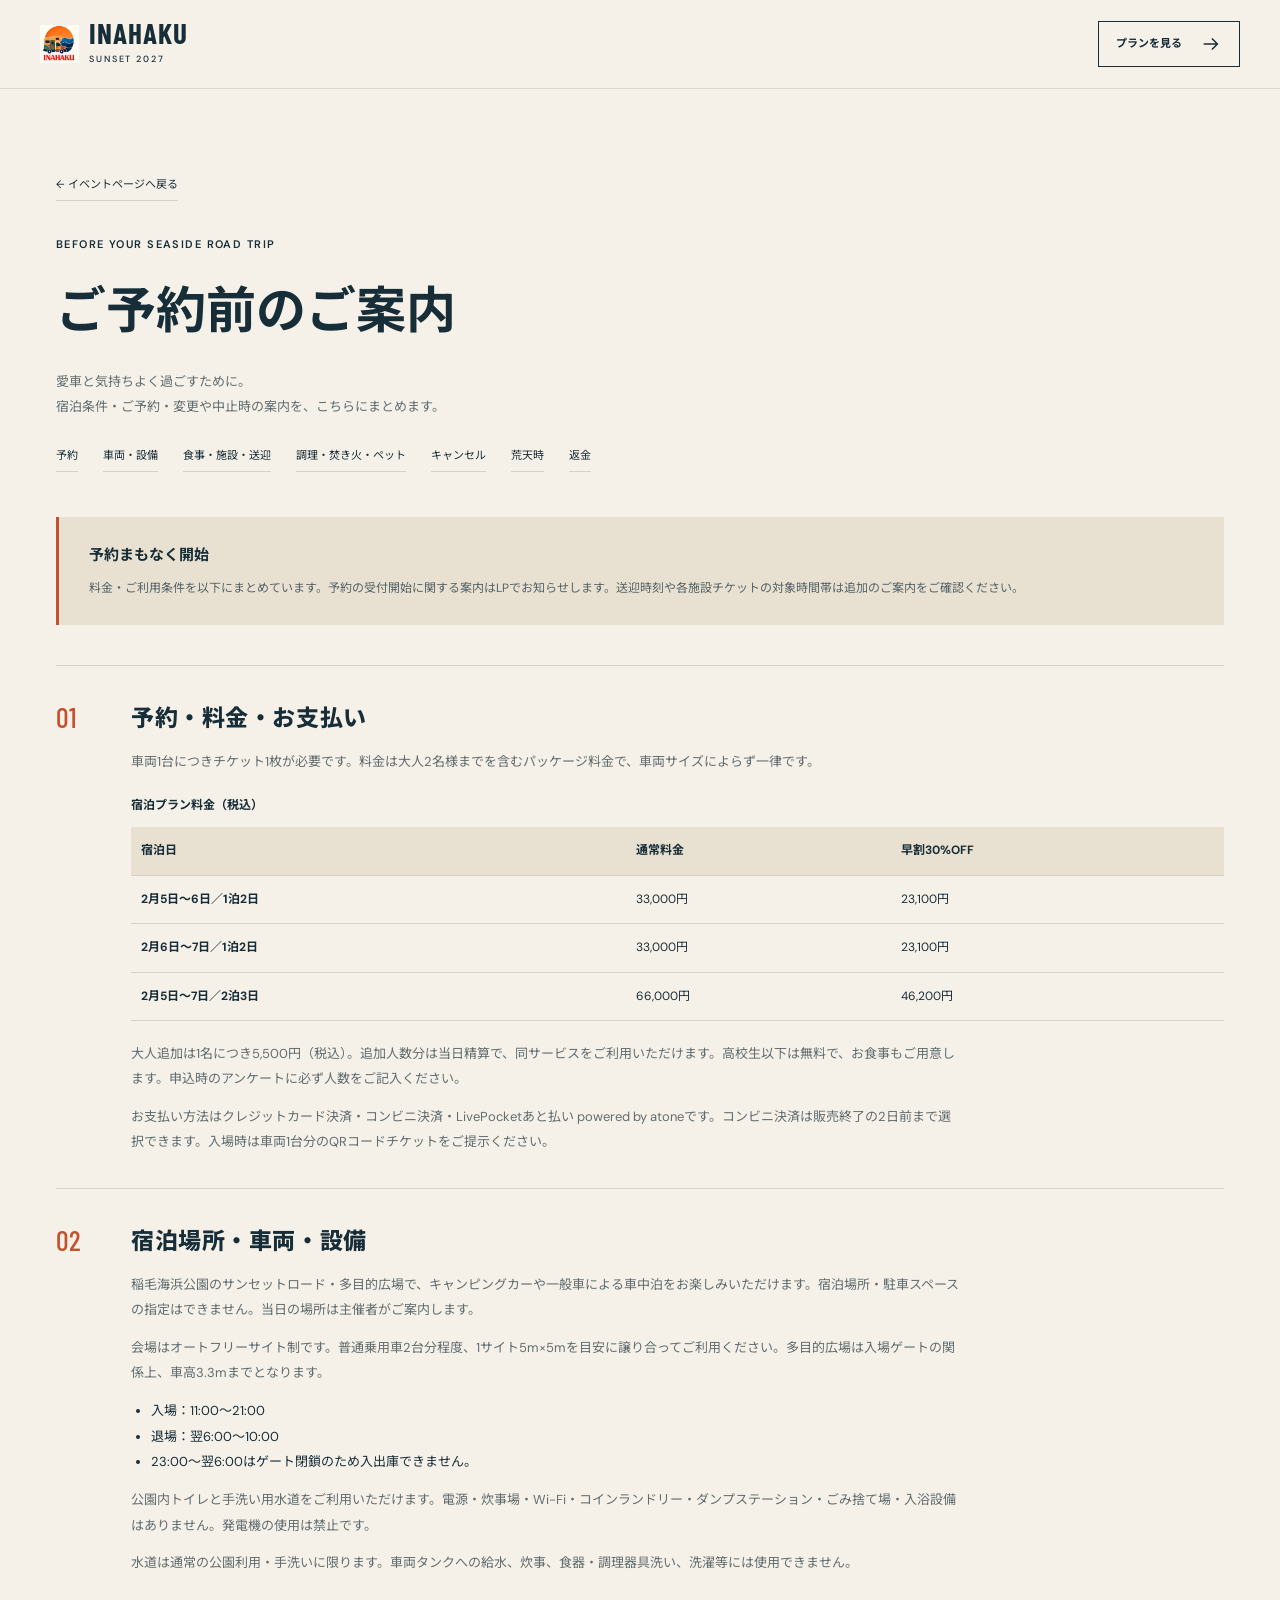
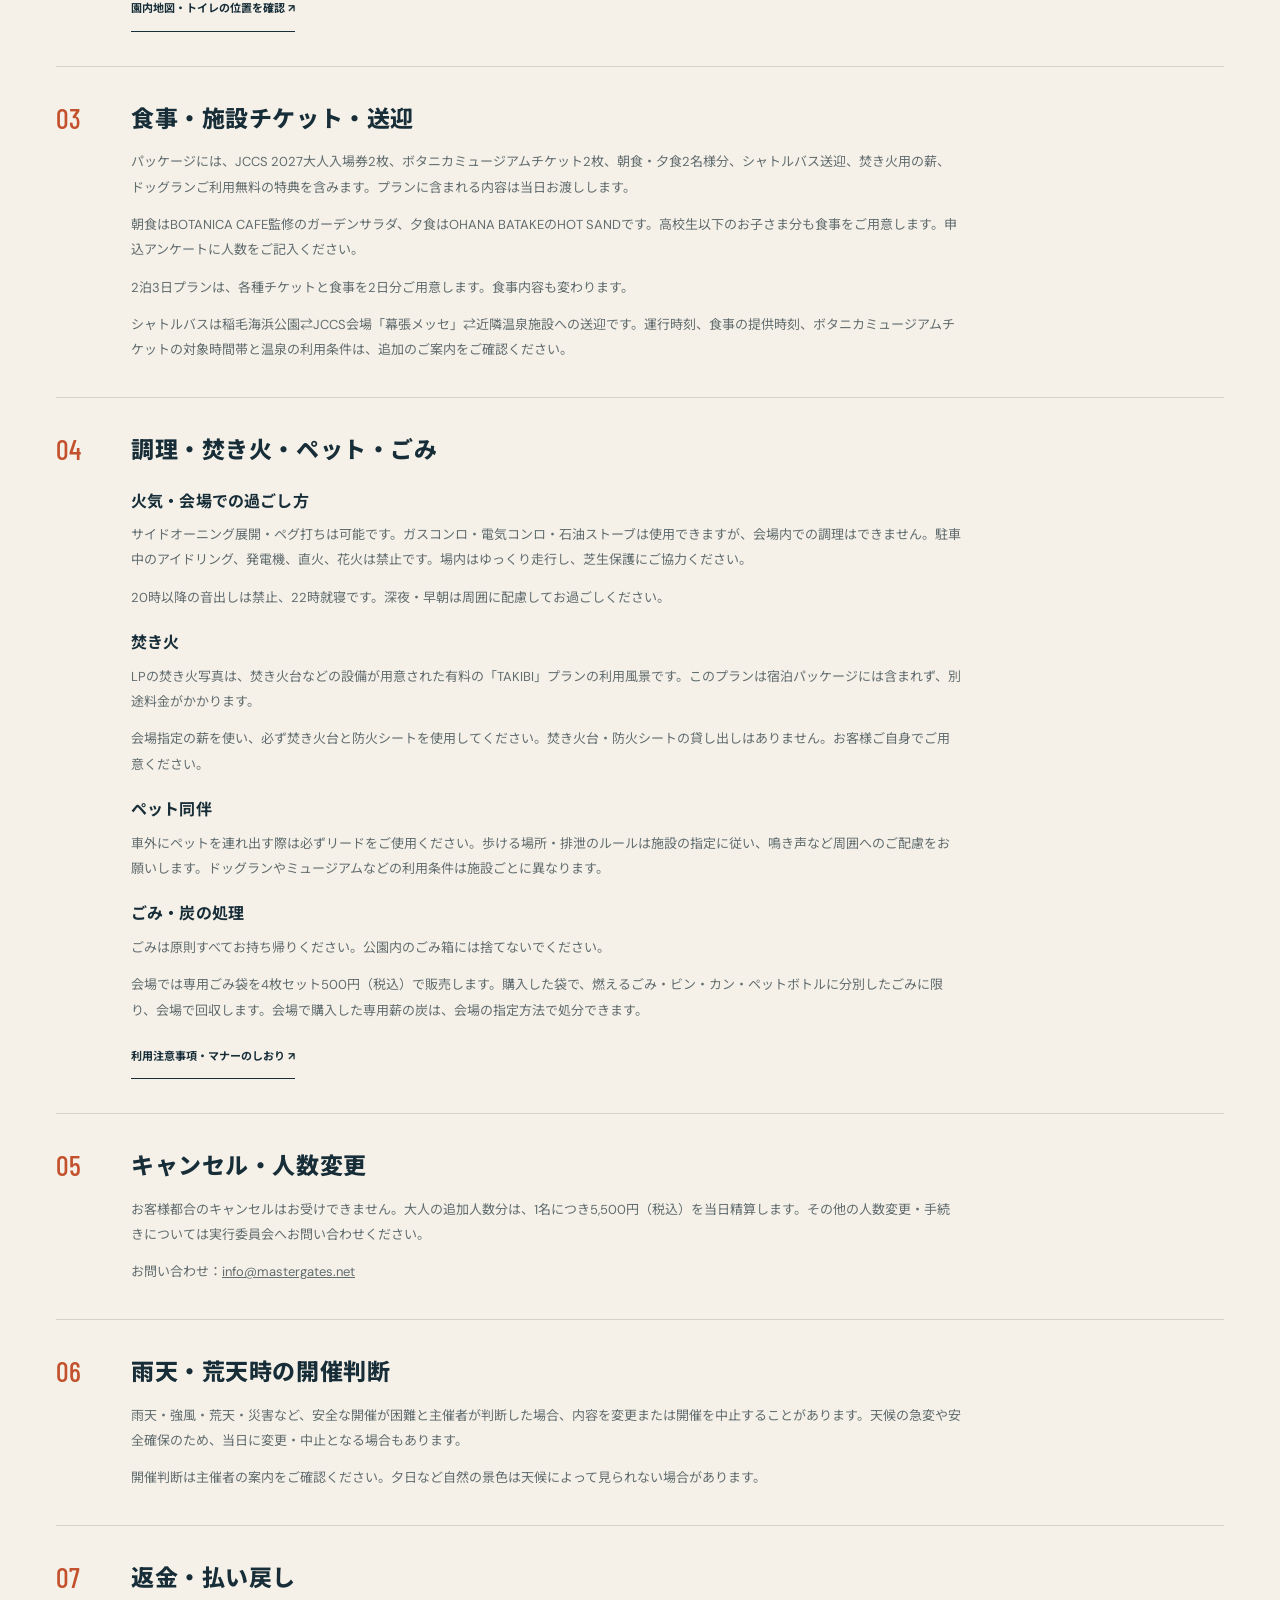
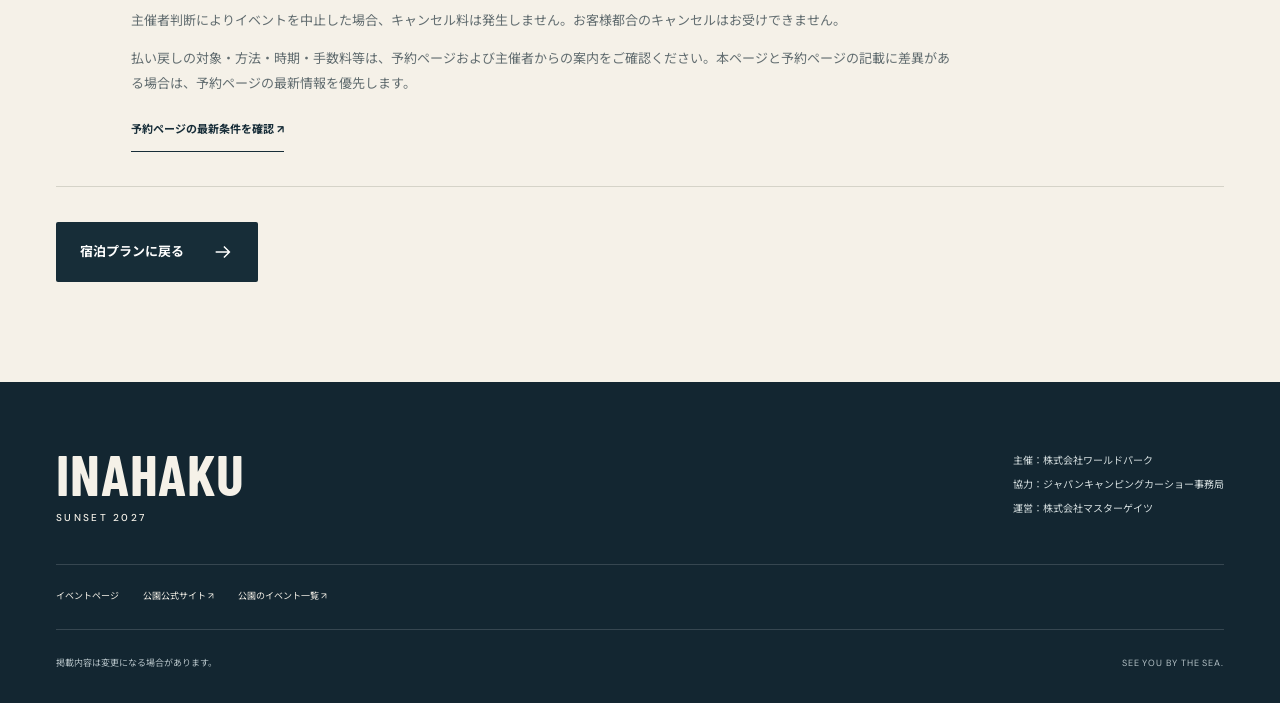
==== commit c67b4924: "Clarify optional paid TAKIBI photo and required personal fire equipment" ====
--- a/stay-guide.html
+++ b/stay-guide.html
@@ -5,7 +5,7 @@
 <meta name="description" content="稲泊サンセット2027の車両・設備条件、予約、食事・施設・送迎、キャンセル・荒天時のご案内。料金・車両・設備・会場ルールをまとめています。">
 <title>ご予約前のご案内｜INAHAKU SUNSET 2027</title><link rel="icon" href="assets/inahaku-logo.webp"><link rel="canonical" href="https://sunsetbeachpark.github.io/inahaku-sunset-2027/stay-guide.html">
 <link rel="preconnect" href="https://fonts.googleapis.com"><link rel="preconnect" href="https://fonts.gstatic.com" crossorigin><link href="https://fonts.googleapis.com/css2?family=Barlow+Condensed:wght@500;600;700;800&family=DM+Sans:wght@400;500;600;700&family=Noto+Sans+JP:wght@400;500;600;700;800;900&display=swap" rel="stylesheet">
-<link rel="stylesheet" href="style.css?v=20261107b"><script src="script.js?v=20261107b" defer></script></head>
+<link rel="stylesheet" href="style.css?v=20261107d"><script src="script.js?v=20261107d" defer></script></head>
 <body><svg class="svg-library" aria-hidden="true" xmlns="http://www.w3.org/2000/svg"><defs><symbol id="i-arrow" viewBox="0 0 24 24"><path d="M4 12h15m-6-6 6 6-6 6"/></symbol></defs></svg><a class="skip-link" href="#main">本文へ移動</a>
 <header class="site-header header-solid" id="site-header"><a class="brand" href="index.html"><img src="assets/inahaku-logo.webp" width="44" height="44" alt=""><span>INAHAKU<small>SUNSET 2027</small></span></a><a class="header-cta" href="index.html#plan" style="margin-left:auto">プランを見る <svg class="icon"><use href="#i-arrow"/></svg></a></header>
 <main id="main" class="guide-main shell"><div class="guide-hero"><a class="guide-back" href="index.html">← イベントページへ戻る</a><span class="eyebrow">BEFORE YOUR SEASIDE ROAD TRIP</span><h1>ご予約前のご案内</h1><p>愛車と気持ちよく過ごすために。<br>宿泊条件・ご予約・変更や中止時の案内を、こちらにまとめます。</p><nav class="guide-section-links" aria-label="案内項目"><a href="#booking">予約</a><a href="#vehicles">車両・設備</a><a href="#facilities">食事・施設・送迎</a><a href="#rules">調理・焚き火・ペット</a><a href="#cancellation">キャンセル</a><a href="#weather">荒天時</a><a href="#refund">返金</a></nav></div>
@@ -14,7 +14,7 @@
 <section class="guide-row" id="booking"><span>01</span><div><h2>予約・料金・お支払い</h2><p>車両1台につきチケット1枚が必要です。料金は大人2名様までを含むパッケージ料金で、車両サイズによらず一律です。</p><div class="guide-table-wrap"><table class="guide-table"><caption>宿泊プラン料金（税込）</caption><thead><tr><th scope="col">宿泊日</th><th scope="col">通常料金</th><th scope="col">早割30%OFF</th></tr></thead><tbody><tr><th scope="row">2月5日〜6日／1泊2日</th><td>33,000円</td><td>23,100円</td></tr><tr><th scope="row">2月6日〜7日／1泊2日</th><td>33,000円</td><td>23,100円</td></tr><tr><th scope="row">2月5日〜7日／2泊3日</th><td>66,000円</td><td>46,200円</td></tr></tbody></table></div><p>大人追加は1名につき5,500円（税込）。追加人数分は当日精算で、同サービスをご利用いただけます。高校生以下は無料で、お食事もご用意します。申込時のアンケートに必ず人数をご記入ください。</p><p>お支払い方法はクレジットカード決済・コンビニ決済・LivePocketあと払い powered by atoneです。コンビニ決済は販売終了の2日前まで選択できます。入場時は車両1台分のQRコードチケットをご提示ください。</p></div></section>
 <section class="guide-row" id="vehicles"><span>02</span><div><h2>宿泊場所・車両・設備</h2><p>稲毛海浜公園のサンセットロード・多目的広場で、キャンピングカーや一般車による車中泊をお楽しみいただけます。宿泊場所・駐車スペースの指定はできません。当日の場所は主催者がご案内します。</p><p>会場はオートフリーサイト制です。普通乗用車2台分程度、1サイト5m×5mを目安に譲り合ってご利用ください。多目的広場は入場ゲートの関係上、車高3.3mまでとなります。</p><ul><li>入場：11:00〜21:00</li><li>退場：翌6:00〜10:00</li><li>23:00〜翌6:00はゲート閉鎖のため入出庫できません。</li></ul><p>公園内トイレと手洗い用水道をご利用いただけます。電源・炊事場・Wi-Fi・コインランドリー・ダンプステーション・ごみ捨て場・入浴設備はありません。発電機の使用は禁止です。</p><p>水道は通常の公園利用・手洗いに限ります。車両タンクへの給水、炊事、食器・調理器具洗い、洗濯等には使用できません。</p><a class="text-link" href="https://imachizu.jp/sunsetbeachpark/map/" target="_blank" rel="noopener noreferrer">園内地図・トイレの位置を確認 ↗</a></div></section>
 <section class="guide-row" id="facilities"><span>03</span><div><h2>食事・施設チケット・送迎</h2><p>パッケージには、JCCS 2027大人入場券2枚、ボタニカミュージアムチケット2枚、朝食・夕食2名様分、シャトルバス送迎、焚き火用の薪、ドッグランご利用無料の特典を含みます。プランに含まれる内容は当日お渡しします。</p><p>朝食はBOTANICA CAFE監修のガーデンサラダ、夕食はOHANA BATAKEのHOT SANDです。高校生以下のお子さま分も食事をご用意します。申込アンケートに人数をご記入ください。</p><p>2泊3日プランは、各種チケットと食事を2日分ご用意します。食事内容も変わります。</p><p>シャトルバスは稲毛海浜公園⇄JCCS会場「幕張メッセ」⇄近隣温泉施設への送迎です。運行時刻、食事の提供時刻、ボタニカミュージアムチケットの対象時間帯と温泉の利用条件は、追加のご案内をご確認ください。</p></div></section>
-<section class="guide-row" id="rules"><span>04</span><div><h2>調理・焚き火・ペット・ごみ</h2><h3>火気・会場での過ごし方</h3><p>サイドオーニング展開・ペグ打ちは可能です。ガスコンロ・電気コンロ・石油ストーブは使用できますが、会場内での調理はできません。駐車中のアイドリング、発電機、直火、花火は禁止です。場内はゆっくり走行し、芝生保護にご協力ください。</p><p>20時以降の音出しは禁止、22時就寝です。深夜・早朝は周囲に配慮してお過ごしください。</p><h3>焚き火</h3><p>会場指定の薪を使い、必ず焚き火台と防火シートを使用してください。焚き火台・防火シートの貸し出しはありません。お客様ご自身でご用意ください。</p><h3>ペット同伴</h3><p>車外にペットを連れ出す際は必ずリードをご使用ください。歩ける場所・排泄のルールは施設の指定に従い、鳴き声など周囲へのご配慮をお願いします。ドッグランやミュージアムなどの利用条件は施設ごとに異なります。</p><h3>ごみ・炭の処理</h3><p>ごみは原則すべてお持ち帰りください。公園内のごみ箱には捨てないでください。</p><p>会場では専用ごみ袋を4枚セット500円（税込）で販売します。購入した袋で、燃えるごみ・ビン・カン・ペットボトルに分別したごみに限り、会場で回収します。会場で購入した専用薪の炭は、会場の指定方法で処分できます。</p><a class="text-link" href="https://docs.google.com/document/d/1CjJmhqkC1Bg6jWU9oNJOqz1gqP3-bJoobniiiQc0FOA/edit?usp=sharing" target="_blank" rel="noopener noreferrer">利用注意事項・マナーのしおり ↗</a></div></section>
+<section class="guide-row" id="rules"><span>04</span><div><h2>調理・焚き火・ペット・ごみ</h2><h3>火気・会場での過ごし方</h3><p>サイドオーニング展開・ペグ打ちは可能です。ガスコンロ・電気コンロ・石油ストーブは使用できますが、会場内での調理はできません。駐車中のアイドリング、発電機、直火、花火は禁止です。場内はゆっくり走行し、芝生保護にご協力ください。</p><p>20時以降の音出しは禁止、22時就寝です。深夜・早朝は周囲に配慮してお過ごしください。</p><h3>焚き火</h3><p>LPの焚き火写真は、焚き火台などの設備が用意された有料の「TAKIBI」プランの利用風景です。このプランは宿泊パッケージには含まれず、別途料金がかかります。</p><p>会場指定の薪を使い、必ず焚き火台と防火シートを使用してください。焚き火台・防火シートの貸し出しはありません。お客様ご自身でご用意ください。</p><h3>ペット同伴</h3><p>車外にペットを連れ出す際は必ずリードをご使用ください。歩ける場所・排泄のルールは施設の指定に従い、鳴き声など周囲へのご配慮をお願いします。ドッグランやミュージアムなどの利用条件は施設ごとに異なります。</p><h3>ごみ・炭の処理</h3><p>ごみは原則すべてお持ち帰りください。公園内のごみ箱には捨てないでください。</p><p>会場では専用ごみ袋を4枚セット500円（税込）で販売します。購入した袋で、燃えるごみ・ビン・カン・ペットボトルに分別したごみに限り、会場で回収します。会場で購入した専用薪の炭は、会場の指定方法で処分できます。</p><a class="text-link" href="https://docs.google.com/document/d/1CjJmhqkC1Bg6jWU9oNJOqz1gqP3-bJoobniiiQc0FOA/edit?usp=sharing" target="_blank" rel="noopener noreferrer">利用注意事項・マナーのしおり ↗</a></div></section>
 <section class="guide-row" id="cancellation"><span>05</span><div><h2>キャンセル・人数変更</h2><p>お客様都合のキャンセルはお受けできません。大人の追加人数分は、1名につき5,500円（税込）を当日精算します。その他の人数変更・手続きについては実行委員会へお問い合わせください。</p><p>お問い合わせ：<a href="mailto:info@mastergates.net">info@mastergates.net</a></p></div></section>
 <section class="guide-row" id="weather"><span>06</span><div><h2>雨天・荒天時の開催判断</h2><p>雨天・強風・荒天・災害など、安全な開催が困難と主催者が判断した場合、内容を変更または開催を中止することがあります。天候の急変や安全確保のため、当日に変更・中止となる場合もあります。</p><p>開催判断は主催者の案内をご確認ください。夕日など自然の景色は天候によって見られない場合があります。</p></div></section>
 <section class="guide-row" id="refund"><span>07</span><div><h2>返金・払い戻し</h2><p>主催者判断によりイベントを中止した場合、キャンセル料は発生しません。お客様都合のキャンセルはお受けできません。</p><p>払い戻しの対象・方法・時期・手数料等は、予約ページおよび主催者からの案内をご確認ください。本ページと予約ページの記載に差異がある場合は、予約ページの最新情報を優先します。</p><a class="text-link" href="https://livepocket.jp/e/h3ws6" target="_blank" rel="noopener noreferrer">予約ページの最新条件を確認 ↗</a></div></section>
--- a/style.css
+++ b/style.css
@@ -993,8 +993,9 @@
 }
 .food-photo>img {
   width:100%;
-  aspect-ratio:1.65;
-  object-fit:cover
+  aspect-ratio:1.4;
+  object-fit:contain;
+  padding:18px 8px 28px
 }
 .food-clock {
   position:absolute;
@@ -2534,7 +2535,7 @@
     left:15px
   }
   .food-photo>img {
-    aspect-ratio:1.6
+    aspect-ratio:1.4
   }
   .food-description {
     padding-top:19px
@@ -3203,3 +3204,10 @@
 .guide-row p+p { margin-top:12px; }
 .guide-row a[href^="mailto:"] { text-decoration:underline; }
 @media(max-width:650px){.guide-table{font-size:10px}.guide-table th,.guide-table td{padding:10px 6px}.guide-row ul{font-size:12px}}
+
+/* Distinguish the optional equipped TAKIBI plan from self-managed fires. */
+.scene-plan-note { display:none; position:absolute; top:16px; left:16px; right:16px; margin:0; padding:12px 16px; color:var(--ink); background:var(--paper); font-size:12px; line-height:1.8; z-index:2; }
+.journey-section[data-active-scene=fire] .scene-plan-note { display:block; }
+.stop-copy>p.fire-requirement { padding:16px; border:1px solid currentColor; opacity:1; }
+.mobile-fire-caption { display:none; }
+@media (max-width:650px) { .mobile-fire-caption { display:block; grid-column:2; margin:0; font-size:11px; line-height:1.8; } }
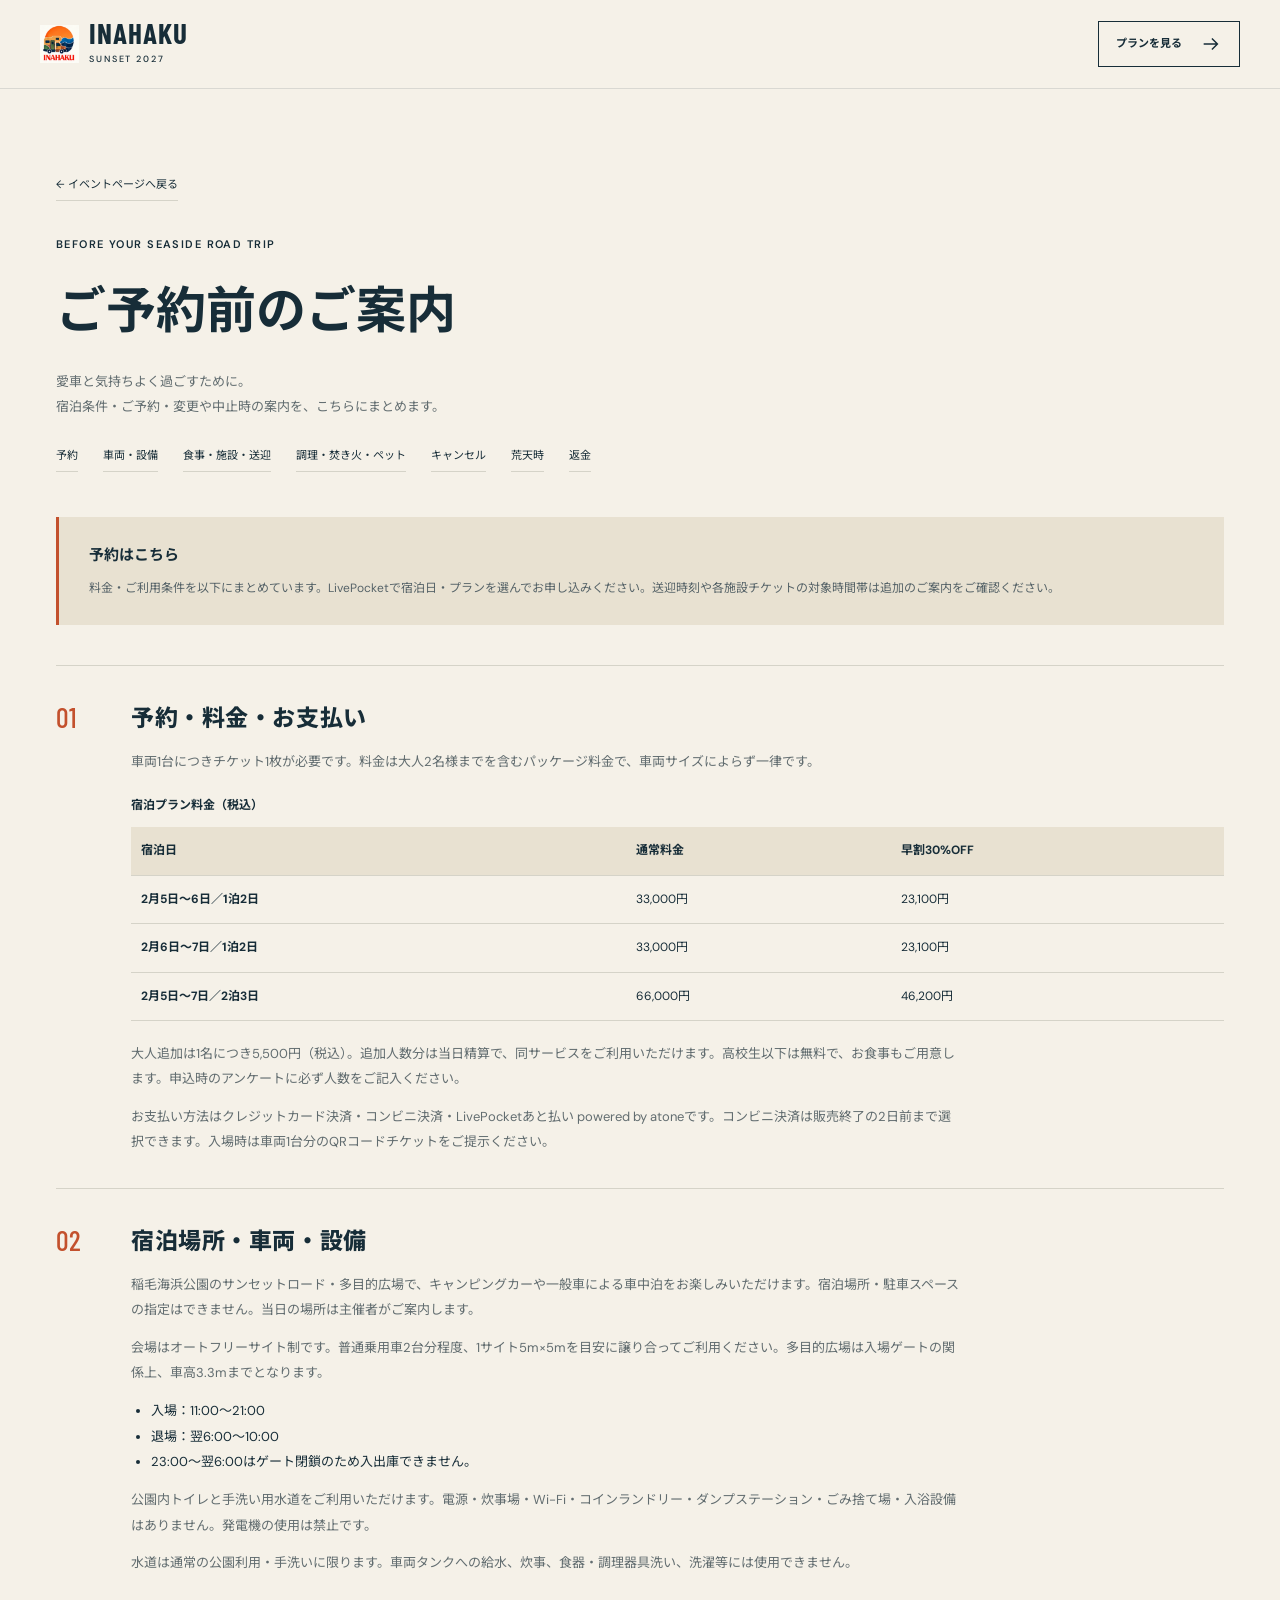
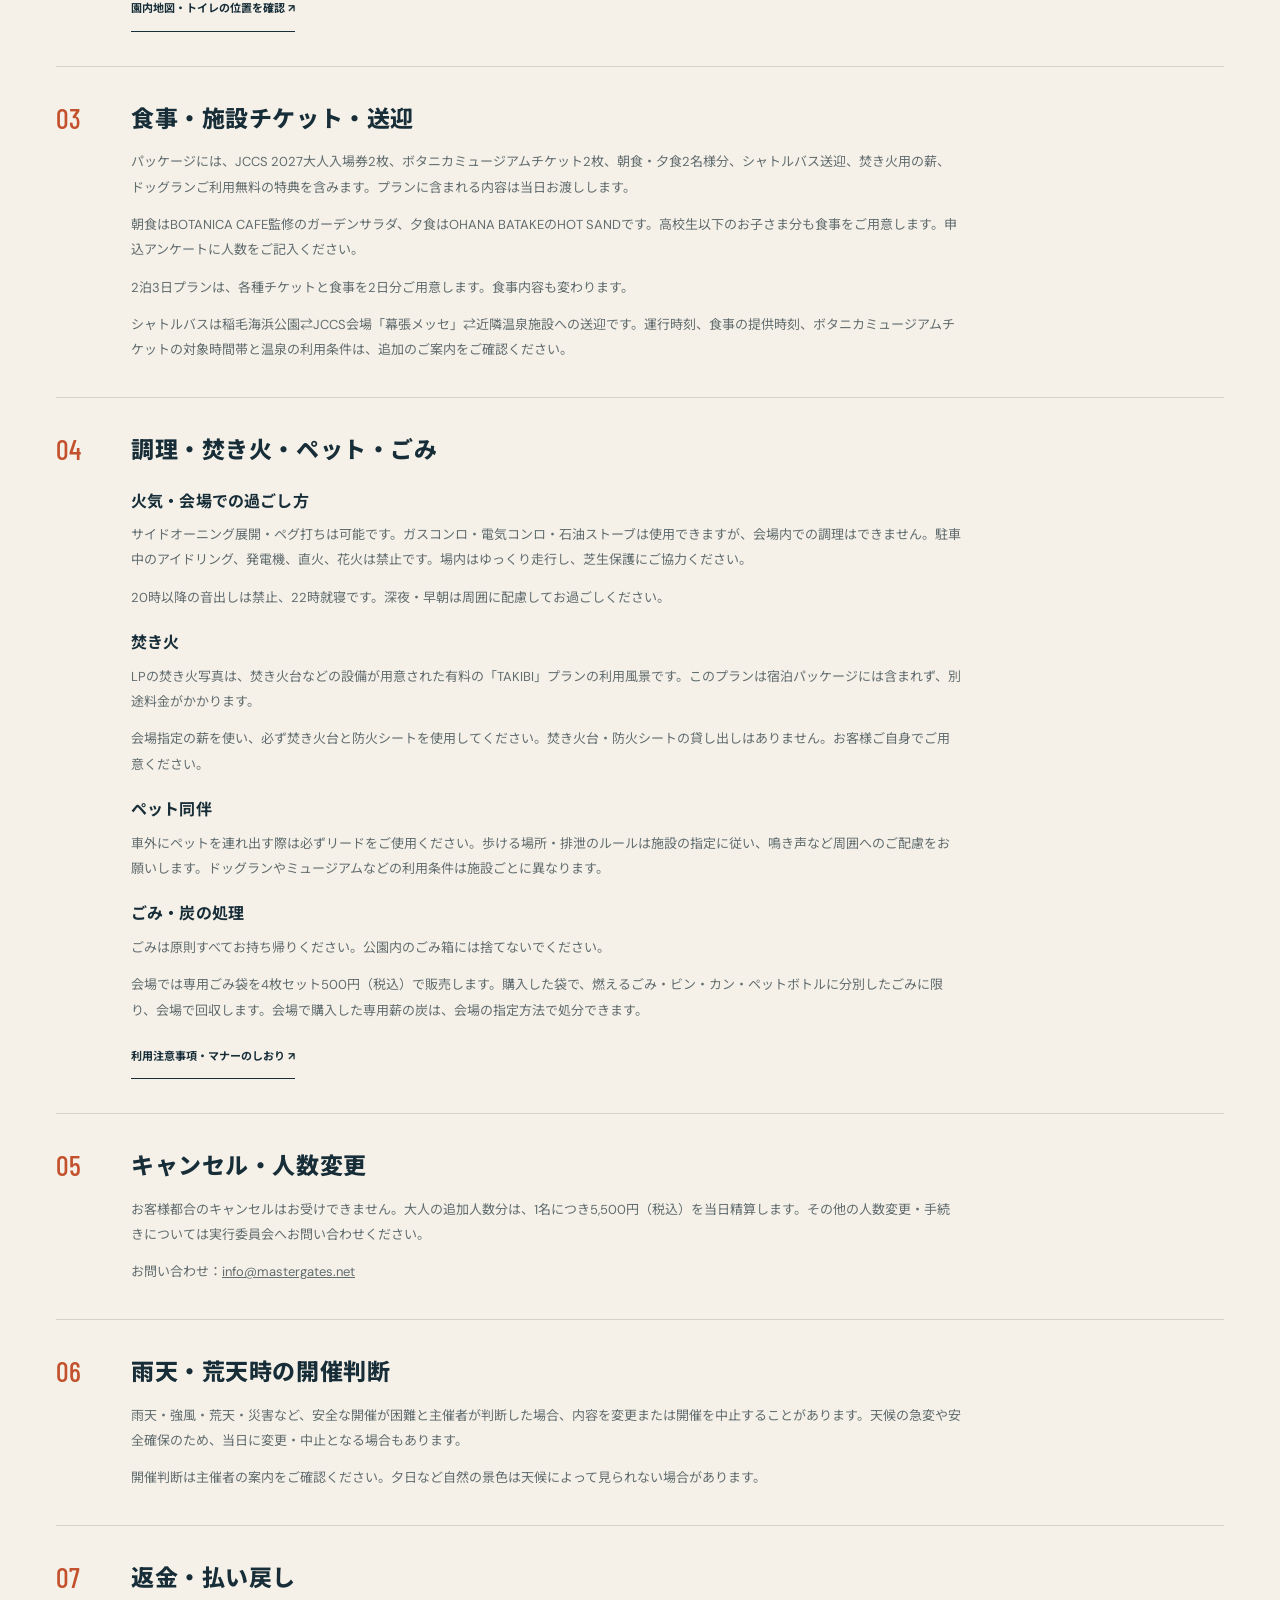
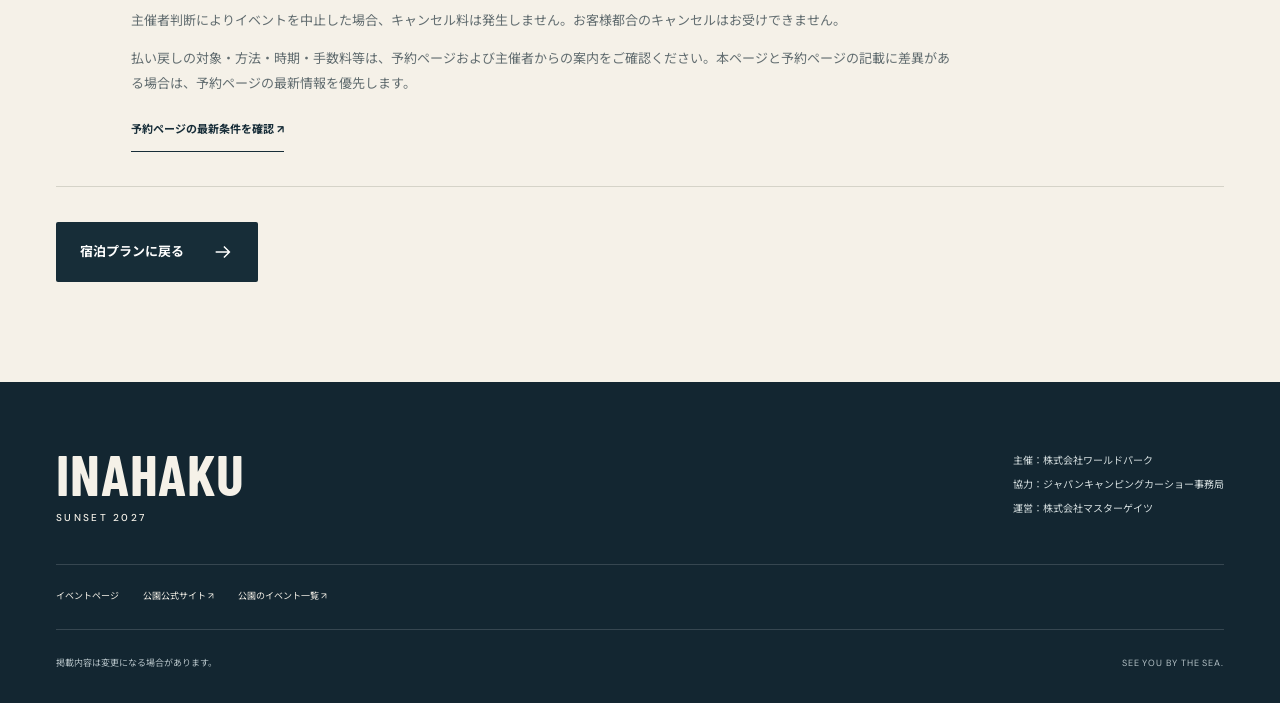
==== commit 3796d842: "Replace remaining coming-soon notices with reservation links" ====
--- a/stay-guide.html
+++ b/stay-guide.html
@@ -5,11 +5,11 @@
 <meta name="description" content="稲泊サンセット2027の車両・設備条件、予約、食事・施設・送迎、キャンセル・荒天時のご案内。料金・車両・設備・会場ルールをまとめています。">
 <title>ご予約前のご案内｜INAHAKU SUNSET 2027</title><link rel="icon" href="assets/inahaku-logo.webp"><link rel="canonical" href="https://sunsetbeachpark.github.io/inahaku-sunset-2027/stay-guide.html">
 <link rel="preconnect" href="https://fonts.googleapis.com"><link rel="preconnect" href="https://fonts.gstatic.com" crossorigin><link href="https://fonts.googleapis.com/css2?family=Barlow+Condensed:wght@500;600;700;800&family=DM+Sans:wght@400;500;600;700&family=Noto+Sans+JP:wght@400;500;600;700;800;900&display=swap" rel="stylesheet">
-<link rel="stylesheet" href="style.css?v=20261107d"><script src="script.js?v=20261107d" defer></script></head>
+<link rel="stylesheet" href="style.css?v=20261112b"><script src="script.js?v=20261112b" defer></script></head>
 <body><svg class="svg-library" aria-hidden="true" xmlns="http://www.w3.org/2000/svg"><defs><symbol id="i-arrow" viewBox="0 0 24 24"><path d="M4 12h15m-6-6 6 6-6 6"/></symbol></defs></svg><a class="skip-link" href="#main">本文へ移動</a>
 <header class="site-header header-solid" id="site-header"><a class="brand" href="index.html"><img src="assets/inahaku-logo.webp" width="44" height="44" alt=""><span>INAHAKU<small>SUNSET 2027</small></span></a><a class="header-cta" href="index.html#plan" style="margin-left:auto">プランを見る <svg class="icon"><use href="#i-arrow"/></svg></a></header>
 <main id="main" class="guide-main shell"><div class="guide-hero"><a class="guide-back" href="index.html">← イベントページへ戻る</a><span class="eyebrow">BEFORE YOUR SEASIDE ROAD TRIP</span><h1>ご予約前のご案内</h1><p>愛車と気持ちよく過ごすために。<br>宿泊条件・ご予約・変更や中止時の案内を、こちらにまとめます。</p><nav class="guide-section-links" aria-label="案内項目"><a href="#booking">予約</a><a href="#vehicles">車両・設備</a><a href="#facilities">食事・施設・送迎</a><a href="#rules">調理・焚き火・ペット</a><a href="#cancellation">キャンセル</a><a href="#weather">荒天時</a><a href="#refund">返金</a></nav></div>
-<div class="guide-status"><strong>予約まもなく開始</strong><p>料金・ご利用条件を以下にまとめています。予約の受付開始に関する案内はLPでお知らせします。送迎時刻や各施設チケットの対象時間帯は追加のご案内をご確認ください。</p></div>
+<div class="guide-status"><strong><a href="https://livepocket.jp/e/h3ws6" target="_blank" rel="noopener noreferrer">予約はこちら</a></strong><p>料金・ご利用条件を以下にまとめています。LivePocketで宿泊日・プランを選んでお申し込みください。送迎時刻や各施設チケットの対象時間帯は追加のご案内をご確認ください。</p></div>
 <div class="guide-sections">
 <section class="guide-row" id="booking"><span>01</span><div><h2>予約・料金・お支払い</h2><p>車両1台につきチケット1枚が必要です。料金は大人2名様までを含むパッケージ料金で、車両サイズによらず一律です。</p><div class="guide-table-wrap"><table class="guide-table"><caption>宿泊プラン料金（税込）</caption><thead><tr><th scope="col">宿泊日</th><th scope="col">通常料金</th><th scope="col">早割30%OFF</th></tr></thead><tbody><tr><th scope="row">2月5日〜6日／1泊2日</th><td>33,000円</td><td>23,100円</td></tr><tr><th scope="row">2月6日〜7日／1泊2日</th><td>33,000円</td><td>23,100円</td></tr><tr><th scope="row">2月5日〜7日／2泊3日</th><td>66,000円</td><td>46,200円</td></tr></tbody></table></div><p>大人追加は1名につき5,500円（税込）。追加人数分は当日精算で、同サービスをご利用いただけます。高校生以下は無料で、お食事もご用意します。申込時のアンケートに必ず人数をご記入ください。</p><p>お支払い方法はクレジットカード決済・コンビニ決済・LivePocketあと払い powered by atoneです。コンビニ決済は販売終了の2日前まで選択できます。入場時は車両1台分のQRコードチケットをご提示ください。</p></div></section>
 <section class="guide-row" id="vehicles"><span>02</span><div><h2>宿泊場所・車両・設備</h2><p>稲毛海浜公園のサンセットロード・多目的広場で、キャンピングカーや一般車による車中泊をお楽しみいただけます。宿泊場所・駐車スペースの指定はできません。当日の場所は主催者がご案内します。</p><p>会場はオートフリーサイト制です。普通乗用車2台分程度、1サイト5m×5mを目安に譲り合ってご利用ください。多目的広場は入場ゲートの関係上、車高3.3mまでとなります。</p><ul><li>入場：11:00〜21:00</li><li>退場：翌6:00〜10:00</li><li>23:00〜翌6:00はゲート閉鎖のため入出庫できません。</li></ul><p>公園内トイレと手洗い用水道をご利用いただけます。電源・炊事場・Wi-Fi・コインランドリー・ダンプステーション・ごみ捨て場・入浴設備はありません。発電機の使用は禁止です。</p><p>水道は通常の公園利用・手洗いに限ります。車両タンクへの給水、炊事、食器・調理器具洗い、洗濯等には使用できません。</p><a class="text-link" href="https://imachizu.jp/sunsetbeachpark/map/" target="_blank" rel="noopener noreferrer">園内地図・トイレの位置を確認 ↗</a></div></section>
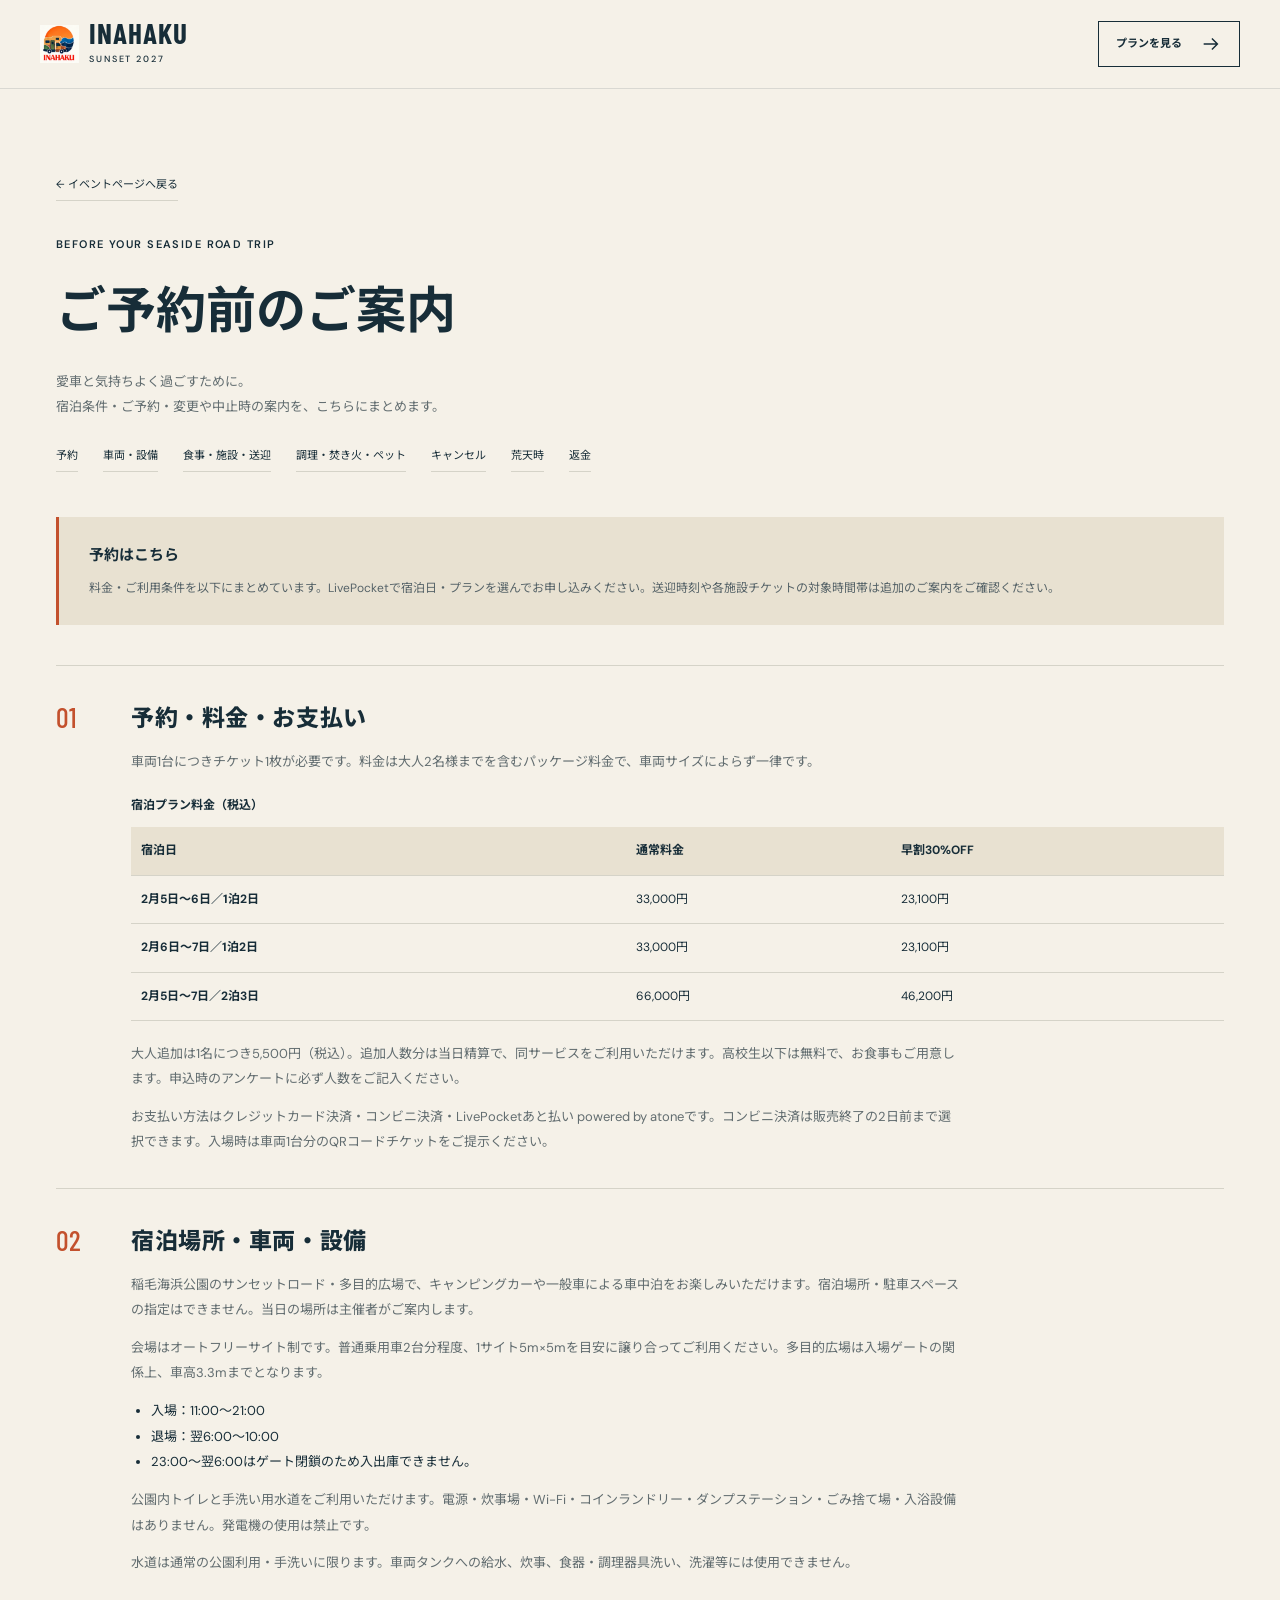
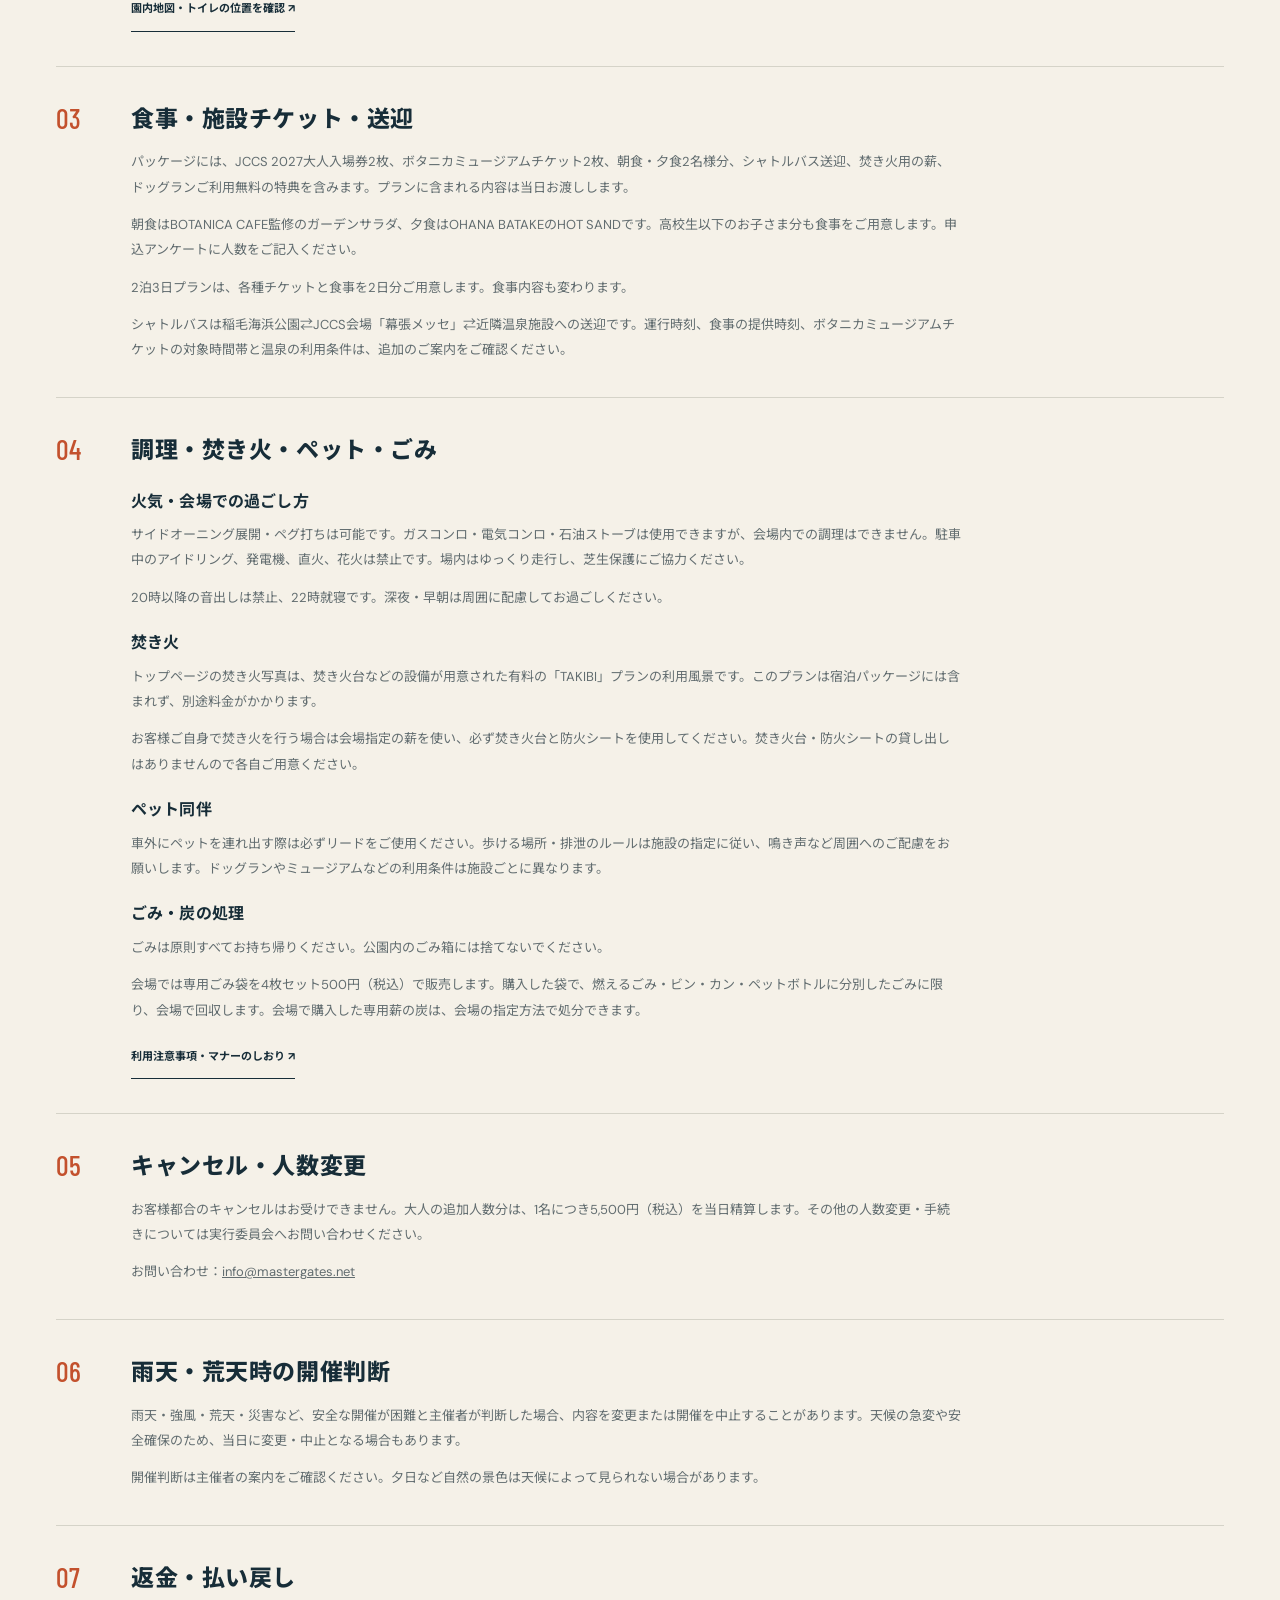
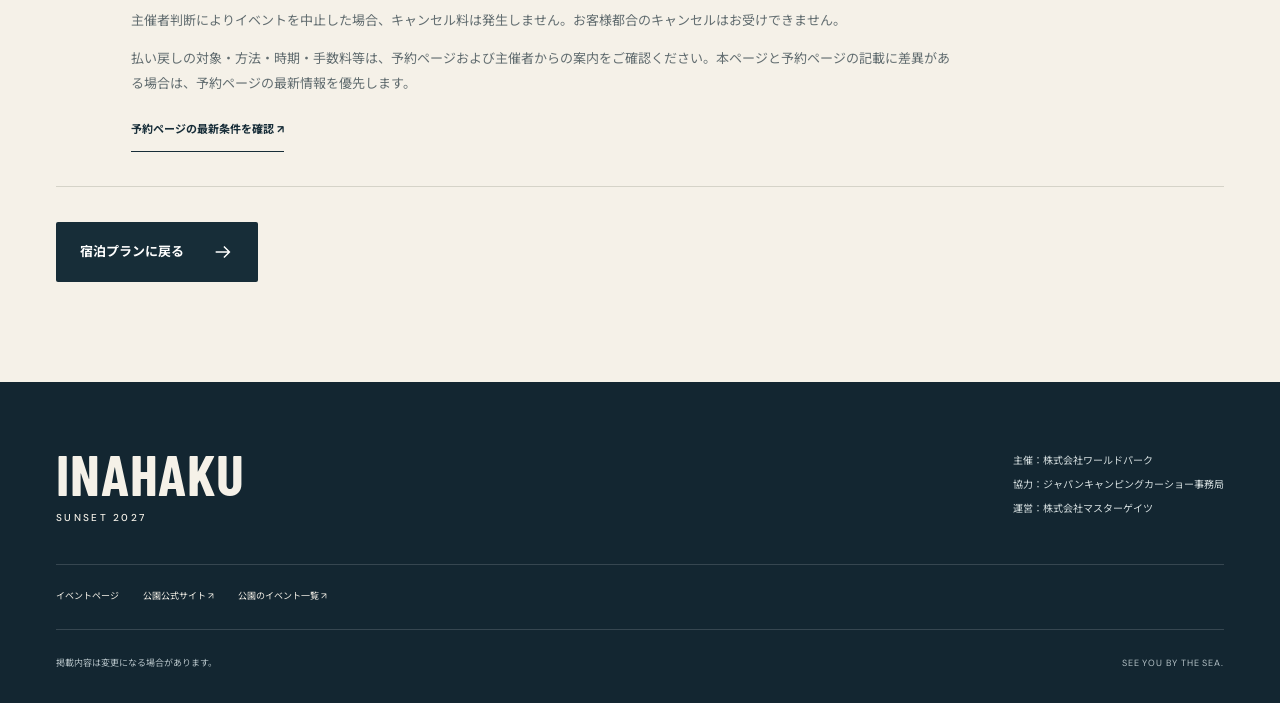
==== commit 57028575: "Clarify self-managed fire wording in stay guide" ====
--- a/stay-guide.html
+++ b/stay-guide.html
@@ -14,7 +14,7 @@
 <section class="guide-row" id="booking"><span>01</span><div><h2>予約・料金・お支払い</h2><p>車両1台につきチケット1枚が必要です。料金は大人2名様までを含むパッケージ料金で、車両サイズによらず一律です。</p><div class="guide-table-wrap"><table class="guide-table"><caption>宿泊プラン料金（税込）</caption><thead><tr><th scope="col">宿泊日</th><th scope="col">通常料金</th><th scope="col">早割30%OFF</th></tr></thead><tbody><tr><th scope="row">2月5日〜6日／1泊2日</th><td>33,000円</td><td>23,100円</td></tr><tr><th scope="row">2月6日〜7日／1泊2日</th><td>33,000円</td><td>23,100円</td></tr><tr><th scope="row">2月5日〜7日／2泊3日</th><td>66,000円</td><td>46,200円</td></tr></tbody></table></div><p>大人追加は1名につき5,500円（税込）。追加人数分は当日精算で、同サービスをご利用いただけます。高校生以下は無料で、お食事もご用意します。申込時のアンケートに必ず人数をご記入ください。</p><p>お支払い方法はクレジットカード決済・コンビニ決済・LivePocketあと払い powered by atoneです。コンビニ決済は販売終了の2日前まで選択できます。入場時は車両1台分のQRコードチケットをご提示ください。</p></div></section>
 <section class="guide-row" id="vehicles"><span>02</span><div><h2>宿泊場所・車両・設備</h2><p>稲毛海浜公園のサンセットロード・多目的広場で、キャンピングカーや一般車による車中泊をお楽しみいただけます。宿泊場所・駐車スペースの指定はできません。当日の場所は主催者がご案内します。</p><p>会場はオートフリーサイト制です。普通乗用車2台分程度、1サイト5m×5mを目安に譲り合ってご利用ください。多目的広場は入場ゲートの関係上、車高3.3mまでとなります。</p><ul><li>入場：11:00〜21:00</li><li>退場：翌6:00〜10:00</li><li>23:00〜翌6:00はゲート閉鎖のため入出庫できません。</li></ul><p>公園内トイレと手洗い用水道をご利用いただけます。電源・炊事場・Wi-Fi・コインランドリー・ダンプステーション・ごみ捨て場・入浴設備はありません。発電機の使用は禁止です。</p><p>水道は通常の公園利用・手洗いに限ります。車両タンクへの給水、炊事、食器・調理器具洗い、洗濯等には使用できません。</p><a class="text-link" href="https://imachizu.jp/sunsetbeachpark/map/" target="_blank" rel="noopener noreferrer">園内地図・トイレの位置を確認 ↗</a></div></section>
 <section class="guide-row" id="facilities"><span>03</span><div><h2>食事・施設チケット・送迎</h2><p>パッケージには、JCCS 2027大人入場券2枚、ボタニカミュージアムチケット2枚、朝食・夕食2名様分、シャトルバス送迎、焚き火用の薪、ドッグランご利用無料の特典を含みます。プランに含まれる内容は当日お渡しします。</p><p>朝食はBOTANICA CAFE監修のガーデンサラダ、夕食はOHANA BATAKEのHOT SANDです。高校生以下のお子さま分も食事をご用意します。申込アンケートに人数をご記入ください。</p><p>2泊3日プランは、各種チケットと食事を2日分ご用意します。食事内容も変わります。</p><p>シャトルバスは稲毛海浜公園⇄JCCS会場「幕張メッセ」⇄近隣温泉施設への送迎です。運行時刻、食事の提供時刻、ボタニカミュージアムチケットの対象時間帯と温泉の利用条件は、追加のご案内をご確認ください。</p></div></section>
-<section class="guide-row" id="rules"><span>04</span><div><h2>調理・焚き火・ペット・ごみ</h2><h3>火気・会場での過ごし方</h3><p>サイドオーニング展開・ペグ打ちは可能です。ガスコンロ・電気コンロ・石油ストーブは使用できますが、会場内での調理はできません。駐車中のアイドリング、発電機、直火、花火は禁止です。場内はゆっくり走行し、芝生保護にご協力ください。</p><p>20時以降の音出しは禁止、22時就寝です。深夜・早朝は周囲に配慮してお過ごしください。</p><h3>焚き火</h3><p>LPの焚き火写真は、焚き火台などの設備が用意された有料の「TAKIBI」プランの利用風景です。このプランは宿泊パッケージには含まれず、別途料金がかかります。</p><p>会場指定の薪を使い、必ず焚き火台と防火シートを使用してください。焚き火台・防火シートの貸し出しはありません。お客様ご自身でご用意ください。</p><h3>ペット同伴</h3><p>車外にペットを連れ出す際は必ずリードをご使用ください。歩ける場所・排泄のルールは施設の指定に従い、鳴き声など周囲へのご配慮をお願いします。ドッグランやミュージアムなどの利用条件は施設ごとに異なります。</p><h3>ごみ・炭の処理</h3><p>ごみは原則すべてお持ち帰りください。公園内のごみ箱には捨てないでください。</p><p>会場では専用ごみ袋を4枚セット500円（税込）で販売します。購入した袋で、燃えるごみ・ビン・カン・ペットボトルに分別したごみに限り、会場で回収します。会場で購入した専用薪の炭は、会場の指定方法で処分できます。</p><a class="text-link" href="https://docs.google.com/document/d/1CjJmhqkC1Bg6jWU9oNJOqz1gqP3-bJoobniiiQc0FOA/edit?usp=sharing" target="_blank" rel="noopener noreferrer">利用注意事項・マナーのしおり ↗</a></div></section>
+<section class="guide-row" id="rules"><span>04</span><div><h2>調理・焚き火・ペット・ごみ</h2><h3>火気・会場での過ごし方</h3><p>サイドオーニング展開・ペグ打ちは可能です。ガスコンロ・電気コンロ・石油ストーブは使用できますが、会場内での調理はできません。駐車中のアイドリング、発電機、直火、花火は禁止です。場内はゆっくり走行し、芝生保護にご協力ください。</p><p>20時以降の音出しは禁止、22時就寝です。深夜・早朝は周囲に配慮してお過ごしください。</p><h3>焚き火</h3><p>トップページの焚き火写真は、焚き火台などの設備が用意された有料の「TAKIBI」プランの利用風景です。このプランは宿泊パッケージには含まれず、別途料金がかかります。</p><p>お客様ご自身で焚き火を行う場合は会場指定の薪を使い、必ず焚き火台と防火シートを使用してください。焚き火台・防火シートの貸し出しはありませんので各自ご用意ください。</p><h3>ペット同伴</h3><p>車外にペットを連れ出す際は必ずリードをご使用ください。歩ける場所・排泄のルールは施設の指定に従い、鳴き声など周囲へのご配慮をお願いします。ドッグランやミュージアムなどの利用条件は施設ごとに異なります。</p><h3>ごみ・炭の処理</h3><p>ごみは原則すべてお持ち帰りください。公園内のごみ箱には捨てないでください。</p><p>会場では専用ごみ袋を4枚セット500円（税込）で販売します。購入した袋で、燃えるごみ・ビン・カン・ペットボトルに分別したごみに限り、会場で回収します。会場で購入した専用薪の炭は、会場の指定方法で処分できます。</p><a class="text-link" href="https://docs.google.com/document/d/1CjJmhqkC1Bg6jWU9oNJOqz1gqP3-bJoobniiiQc0FOA/edit?usp=sharing" target="_blank" rel="noopener noreferrer">利用注意事項・マナーのしおり ↗</a></div></section>
 <section class="guide-row" id="cancellation"><span>05</span><div><h2>キャンセル・人数変更</h2><p>お客様都合のキャンセルはお受けできません。大人の追加人数分は、1名につき5,500円（税込）を当日精算します。その他の人数変更・手続きについては実行委員会へお問い合わせください。</p><p>お問い合わせ：<a href="mailto:info@mastergates.net">info@mastergates.net</a></p></div></section>
 <section class="guide-row" id="weather"><span>06</span><div><h2>雨天・荒天時の開催判断</h2><p>雨天・強風・荒天・災害など、安全な開催が困難と主催者が判断した場合、内容を変更または開催を中止することがあります。天候の急変や安全確保のため、当日に変更・中止となる場合もあります。</p><p>開催判断は主催者の案内をご確認ください。夕日など自然の景色は天候によって見られない場合があります。</p></div></section>
 <section class="guide-row" id="refund"><span>07</span><div><h2>返金・払い戻し</h2><p>主催者判断によりイベントを中止した場合、キャンセル料は発生しません。お客様都合のキャンセルはお受けできません。</p><p>払い戻しの対象・方法・時期・手数料等は、予約ページおよび主催者からの案内をご確認ください。本ページと予約ページの記載に差異がある場合は、予約ページの最新情報を優先します。</p><a class="text-link" href="https://livepocket.jp/e/h3ws6" target="_blank" rel="noopener noreferrer">予約ページの最新条件を確認 ↗</a></div></section>
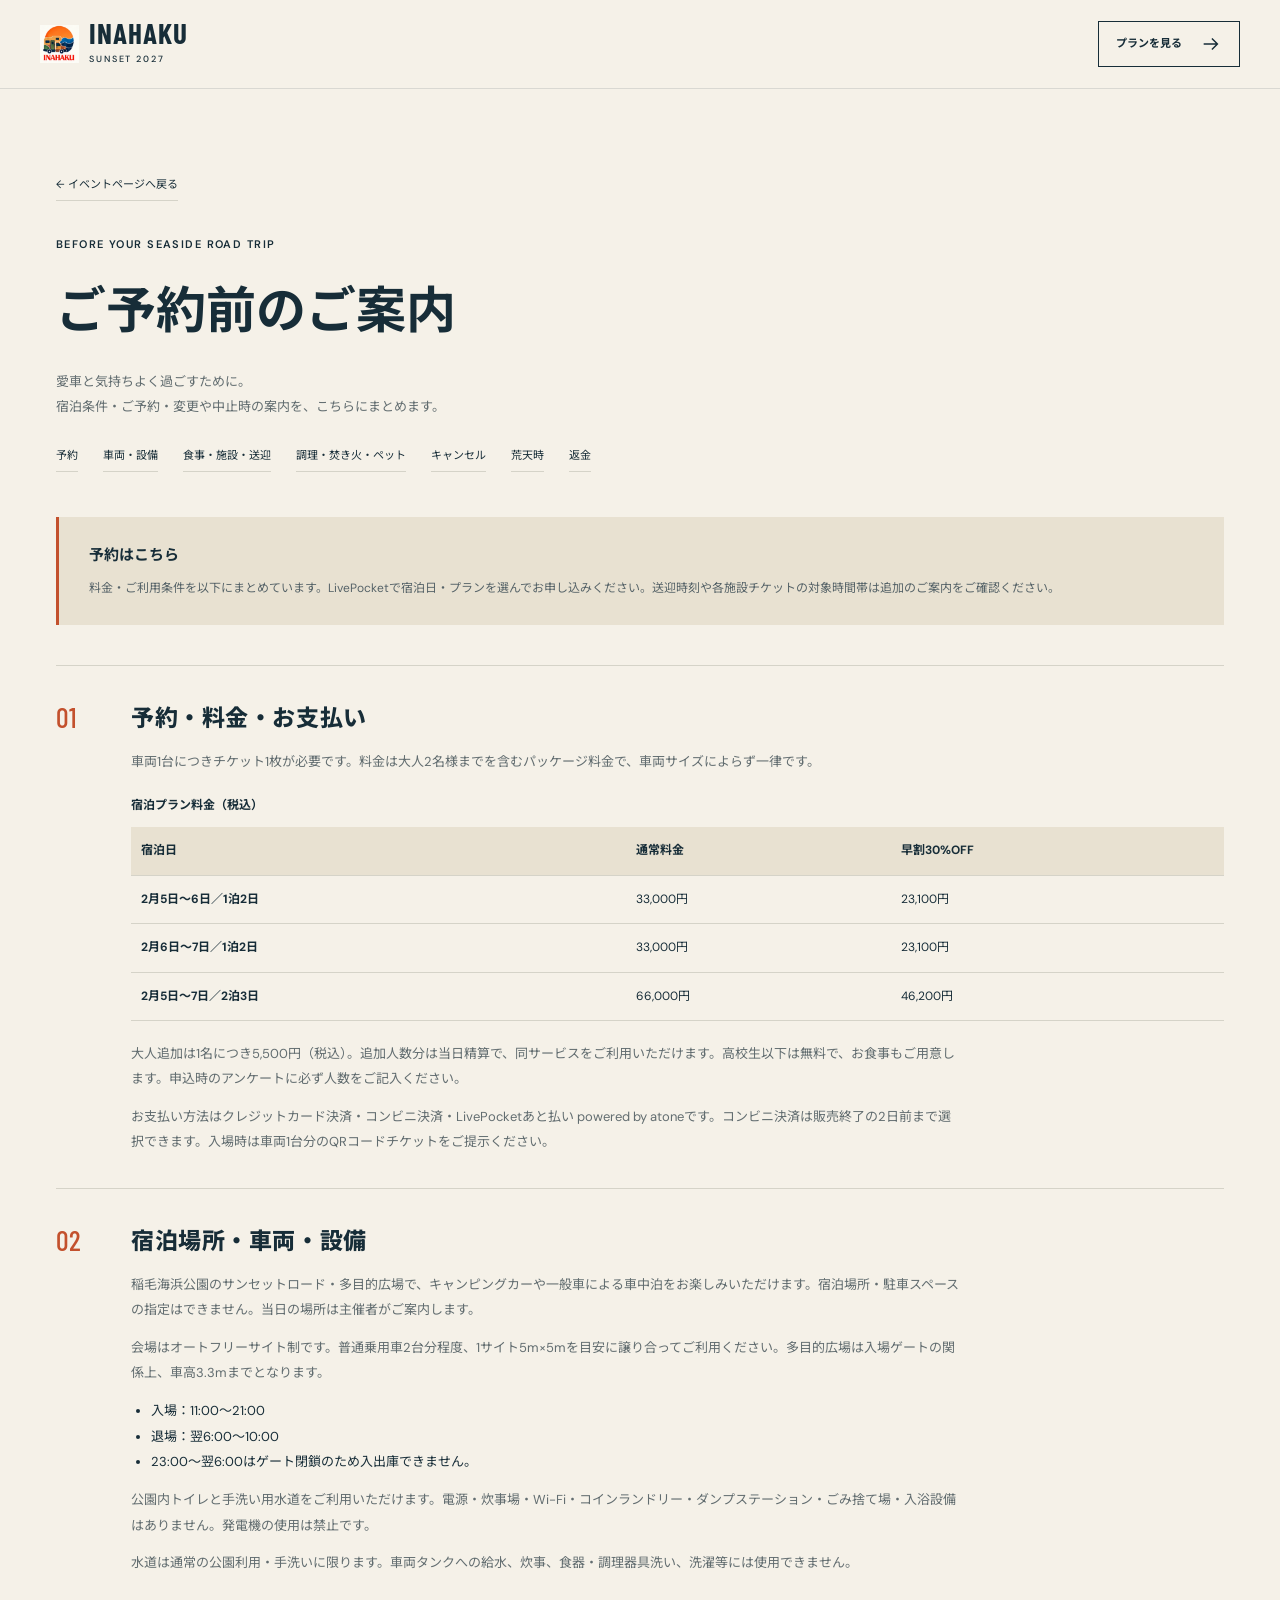
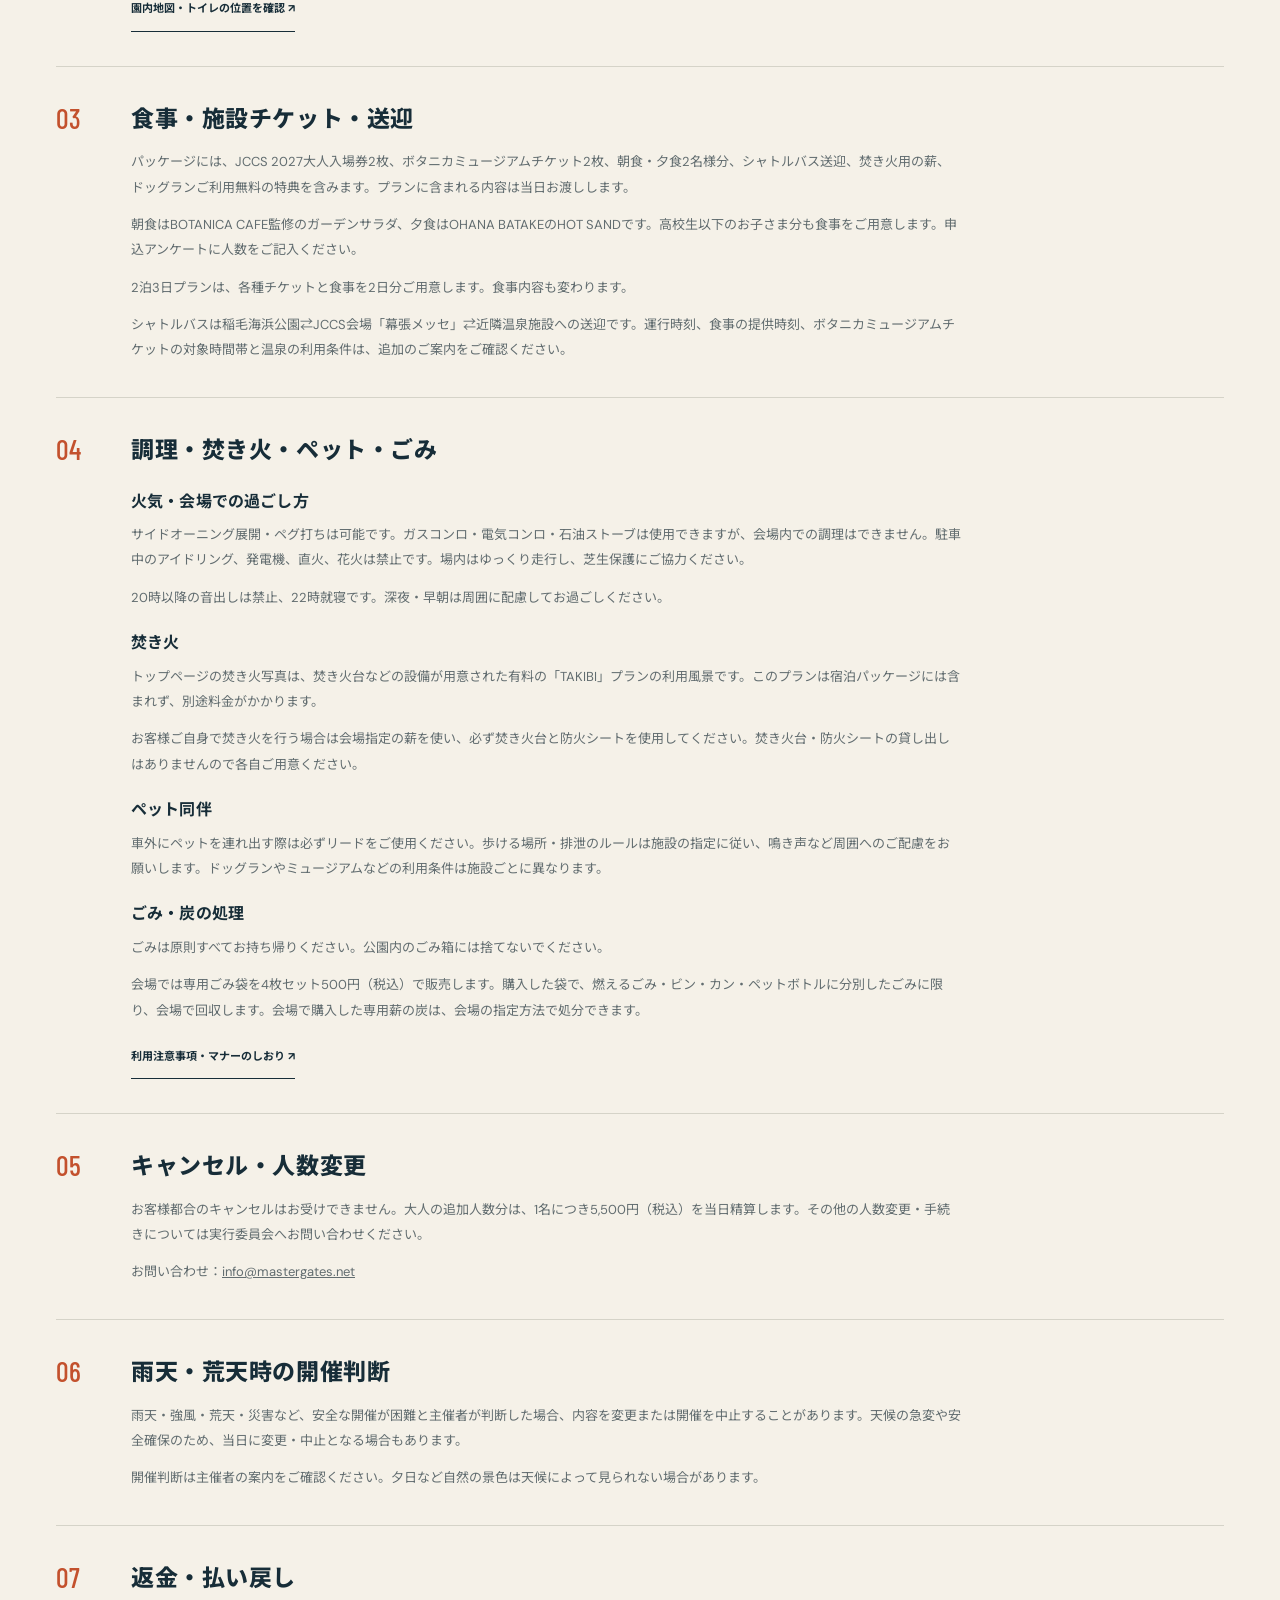
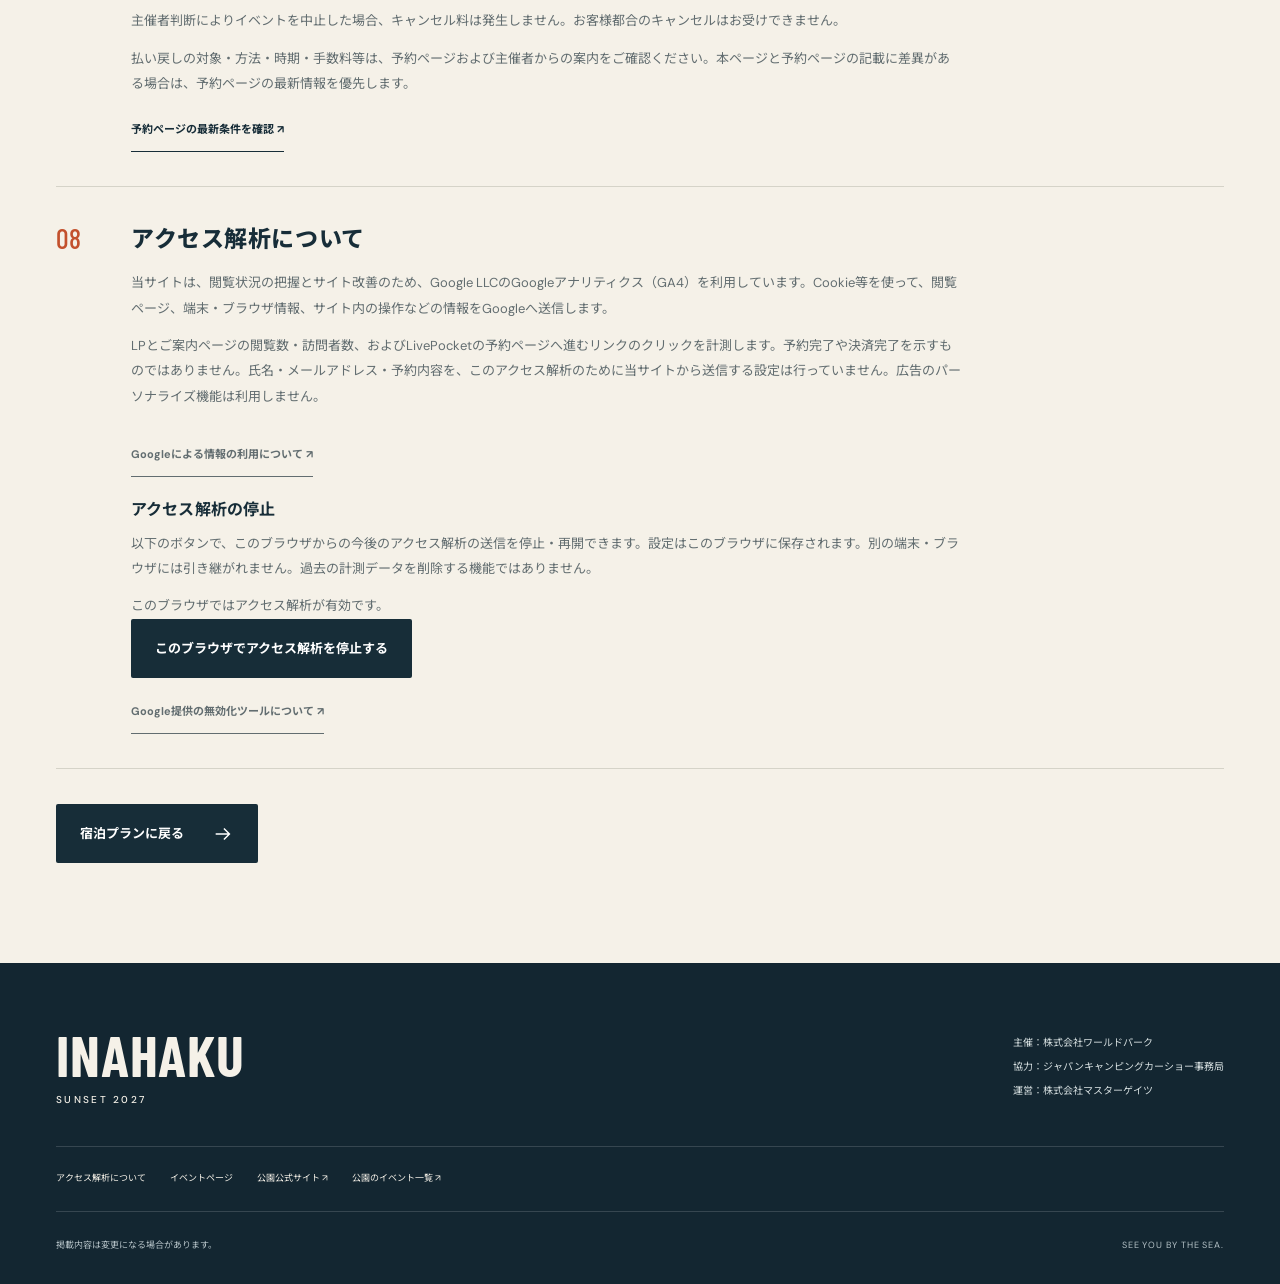
==== commit 8b2a7f5c: "Add GA4 page and reservation-click measurement with opt-out" ====
--- a/stay-guide.html
+++ b/stay-guide.html
@@ -5,7 +5,8 @@
 <meta name="description" content="稲泊サンセット2027の車両・設備条件、予約、食事・施設・送迎、キャンセル・荒天時のご案内。料金・車両・設備・会場ルールをまとめています。">
 <title>ご予約前のご案内｜INAHAKU SUNSET 2027</title><link rel="icon" href="assets/inahaku-logo.webp"><link rel="canonical" href="https://sunsetbeachpark.github.io/inahaku-sunset-2027/stay-guide.html">
 <link rel="preconnect" href="https://fonts.googleapis.com"><link rel="preconnect" href="https://fonts.gstatic.com" crossorigin><link href="https://fonts.googleapis.com/css2?family=Barlow+Condensed:wght@500;600;700;800&family=DM+Sans:wght@400;500;600;700&family=Noto+Sans+JP:wght@400;500;600;700;800;900&display=swap" rel="stylesheet">
-<link rel="stylesheet" href="style.css?v=20261112b"><script src="script.js?v=20261112b" defer></script></head>
+<link rel="stylesheet" href="style.css?v=20261112b"><script src="script.js?v=20261112b" defer></script><script src="analytics.js?v=20261113a" defer></script>
+</head>
 <body><svg class="svg-library" aria-hidden="true" xmlns="http://www.w3.org/2000/svg"><defs><symbol id="i-arrow" viewBox="0 0 24 24"><path d="M4 12h15m-6-6 6 6-6 6"/></symbol></defs></svg><a class="skip-link" href="#main">本文へ移動</a>
 <header class="site-header header-solid" id="site-header"><a class="brand" href="index.html"><img src="assets/inahaku-logo.webp" width="44" height="44" alt=""><span>INAHAKU<small>SUNSET 2027</small></span></a><a class="header-cta" href="index.html#plan" style="margin-left:auto">プランを見る <svg class="icon"><use href="#i-arrow"/></svg></a></header>
 <main id="main" class="guide-main shell"><div class="guide-hero"><a class="guide-back" href="index.html">← イベントページへ戻る</a><span class="eyebrow">BEFORE YOUR SEASIDE ROAD TRIP</span><h1>ご予約前のご案内</h1><p>愛車と気持ちよく過ごすために。<br>宿泊条件・ご予約・変更や中止時の案内を、こちらにまとめます。</p><nav class="guide-section-links" aria-label="案内項目"><a href="#booking">予約</a><a href="#vehicles">車両・設備</a><a href="#facilities">食事・施設・送迎</a><a href="#rules">調理・焚き火・ペット</a><a href="#cancellation">キャンセル</a><a href="#weather">荒天時</a><a href="#refund">返金</a></nav></div>
@@ -18,6 +19,7 @@
 <section class="guide-row" id="cancellation"><span>05</span><div><h2>キャンセル・人数変更</h2><p>お客様都合のキャンセルはお受けできません。大人の追加人数分は、1名につき5,500円（税込）を当日精算します。その他の人数変更・手続きについては実行委員会へお問い合わせください。</p><p>お問い合わせ：<a href="mailto:info@mastergates.net">info@mastergates.net</a></p></div></section>
 <section class="guide-row" id="weather"><span>06</span><div><h2>雨天・荒天時の開催判断</h2><p>雨天・強風・荒天・災害など、安全な開催が困難と主催者が判断した場合、内容を変更または開催を中止することがあります。天候の急変や安全確保のため、当日に変更・中止となる場合もあります。</p><p>開催判断は主催者の案内をご確認ください。夕日など自然の景色は天候によって見られない場合があります。</p></div></section>
 <section class="guide-row" id="refund"><span>07</span><div><h2>返金・払い戻し</h2><p>主催者判断によりイベントを中止した場合、キャンセル料は発生しません。お客様都合のキャンセルはお受けできません。</p><p>払い戻しの対象・方法・時期・手数料等は、予約ページおよび主催者からの案内をご確認ください。本ページと予約ページの記載に差異がある場合は、予約ページの最新情報を優先します。</p><a class="text-link" href="https://livepocket.jp/e/h3ws6" target="_blank" rel="noopener noreferrer">予約ページの最新条件を確認 ↗</a></div></section>
+<section class="guide-row" id="analytics"><span>08</span><div><h2>アクセス解析について</h2><p>当サイトは、閲覧状況の把握とサイト改善のため、Google LLCのGoogleアナリティクス（GA4）を利用しています。Cookie等を使って、閲覧ページ、端末・ブラウザ情報、サイト内の操作などの情報をGoogleへ送信します。</p><p>LPとご案内ページの閲覧数・訪問者数、およびLivePocketの予約ページへ進むリンクのクリックを計測します。予約完了や決済完了を示すものではありません。氏名・メールアドレス・予約内容を、このアクセス解析のために当サイトから送信する設定は行っていません。広告のパーソナライズ機能は利用しません。</p><p><a class="text-link" href="https://policies.google.com/technologies/partner-sites?hl=ja" target="_blank" rel="noopener noreferrer">Googleによる情報の利用について ↗</a></p><h3>アクセス解析の停止</h3><p>以下のボタンで、このブラウザからの今後のアクセス解析の送信を停止・再開できます。設定はこのブラウザに保存されます。別の端末・ブラウザには引き継がれません。過去の計測データを削除する機能ではありません。</p><p id="analytics-status" role="status" aria-live="polite">設定の確認にはJavaScriptを有効にしてください。</p><button class="button button-navy" type="button" data-analytics-toggle>このブラウザでアクセス解析を停止する</button><p><a class="text-link" href="https://tools.google.com/dlpage/gaoptout?hl=ja" target="_blank" rel="noopener noreferrer">Google提供の無効化ツールについて ↗</a></p></div></section>
 <div class="guide-bottom"><a class="button button-navy" href="index.html#plan">宿泊プランに戻る <svg class="icon"><use href="#i-arrow"/></svg></a></div>
 </div></main>
-<footer class="site-footer"><div class="shell"><div class="footer-top"><a class="footer-brand" href="index.html">INAHAKU<span>SUNSET 2027</span></a><p>主催：株式会社ワールドパーク<br>協力：ジャパンキャンピングカーショー事務局<br>運営：株式会社マスターゲイツ</p></div><div class="footer-links"><a href="index.html">イベントページ</a><a href="https://sunsetbeachpark.jp/" target="_blank" rel="noopener noreferrer">公園公式サイト ↗</a><a href="https://sunsetbeachpark.jp/event/" target="_blank" rel="noopener noreferrer">公園のイベント一覧 ↗</a></div><div class="footer-bottom"><p>掲載内容は変更になる場合があります。</p><span>SEE YOU BY THE SEA.</span></div></div></footer></body></html>
+<footer class="site-footer"><div class="shell"><div class="footer-top"><a class="footer-brand" href="index.html">INAHAKU<span>SUNSET 2027</span></a><p>主催：株式会社ワールドパーク<br>協力：ジャパンキャンピングカーショー事務局<br>運営：株式会社マスターゲイツ</p></div><div class="footer-links"><a href="#analytics">アクセス解析について</a><a href="index.html">イベントページ</a><a href="https://sunsetbeachpark.jp/" target="_blank" rel="noopener noreferrer">公園公式サイト ↗</a><a href="https://sunsetbeachpark.jp/event/" target="_blank" rel="noopener noreferrer">公園のイベント一覧 ↗</a></div><div class="footer-bottom"><p>掲載内容は変更になる場合があります。</p><span>SEE YOU BY THE SEA.</span></div></div></footer></body></html>
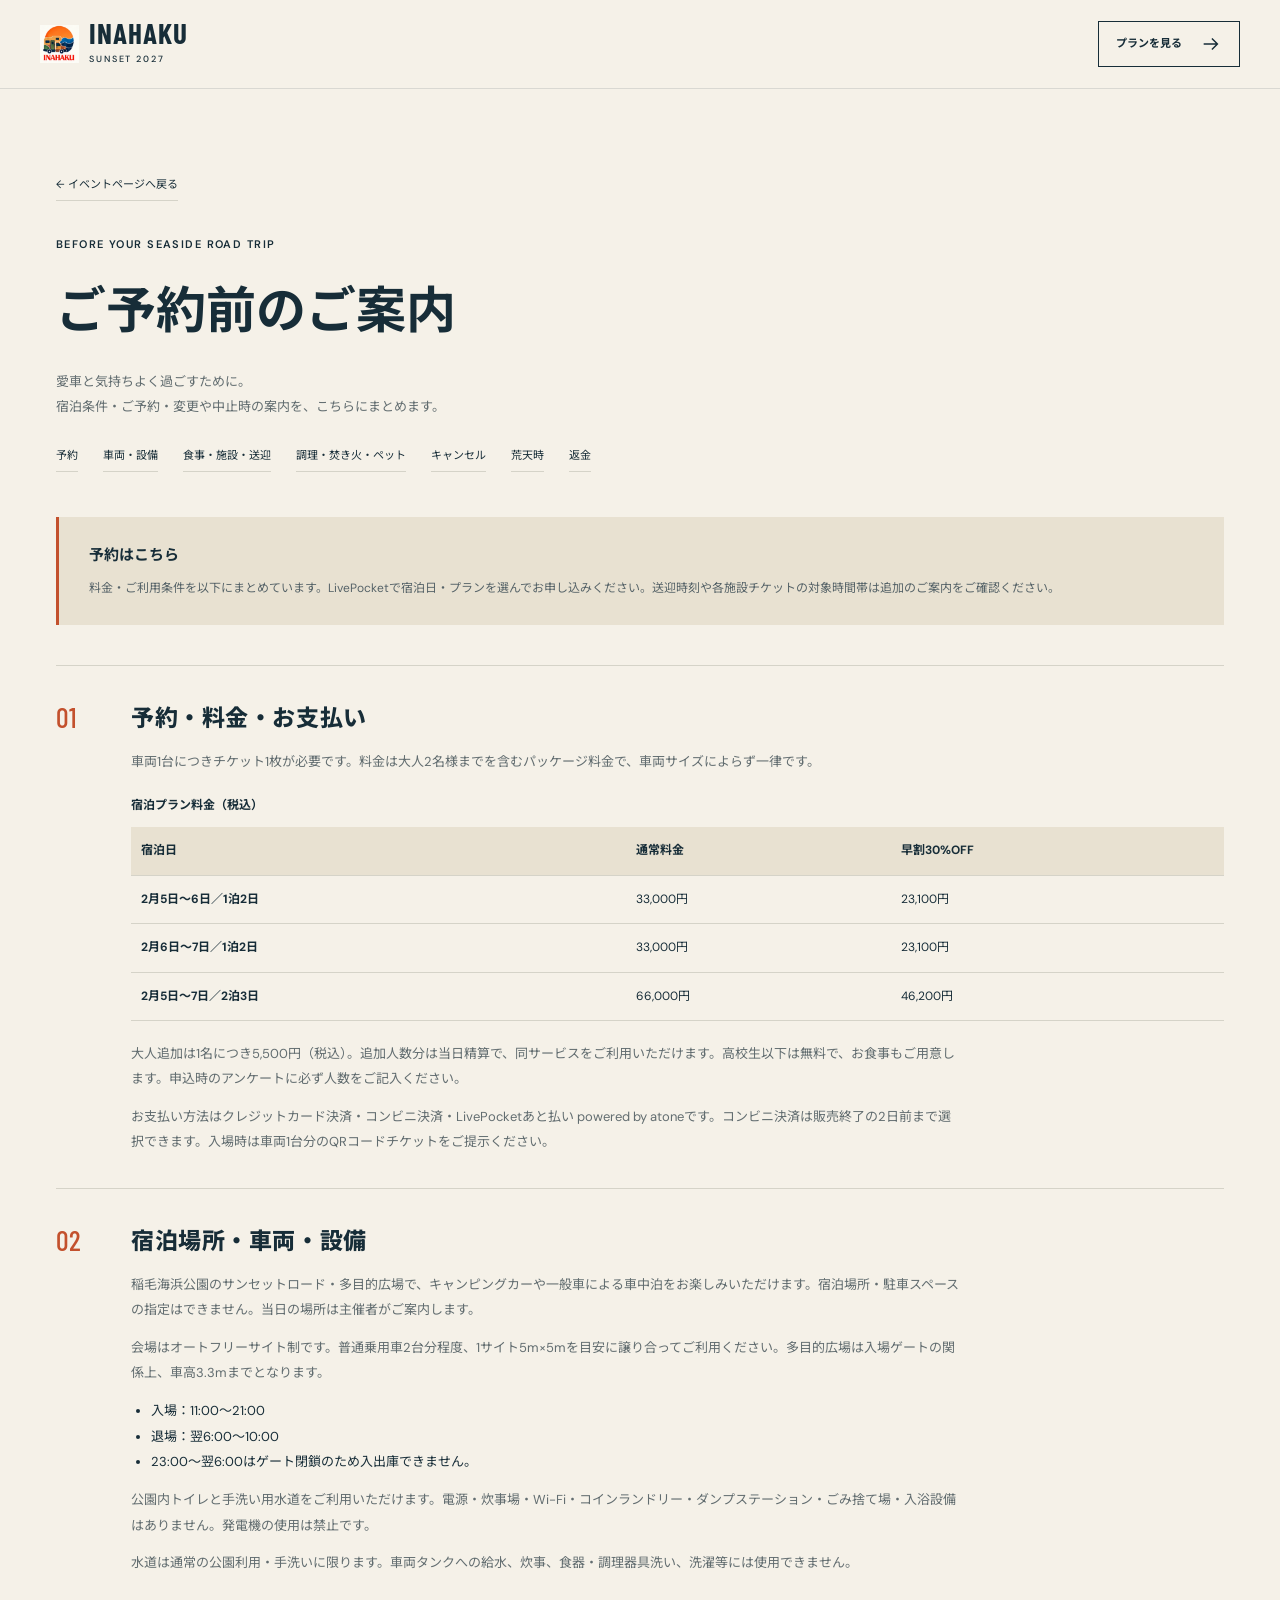
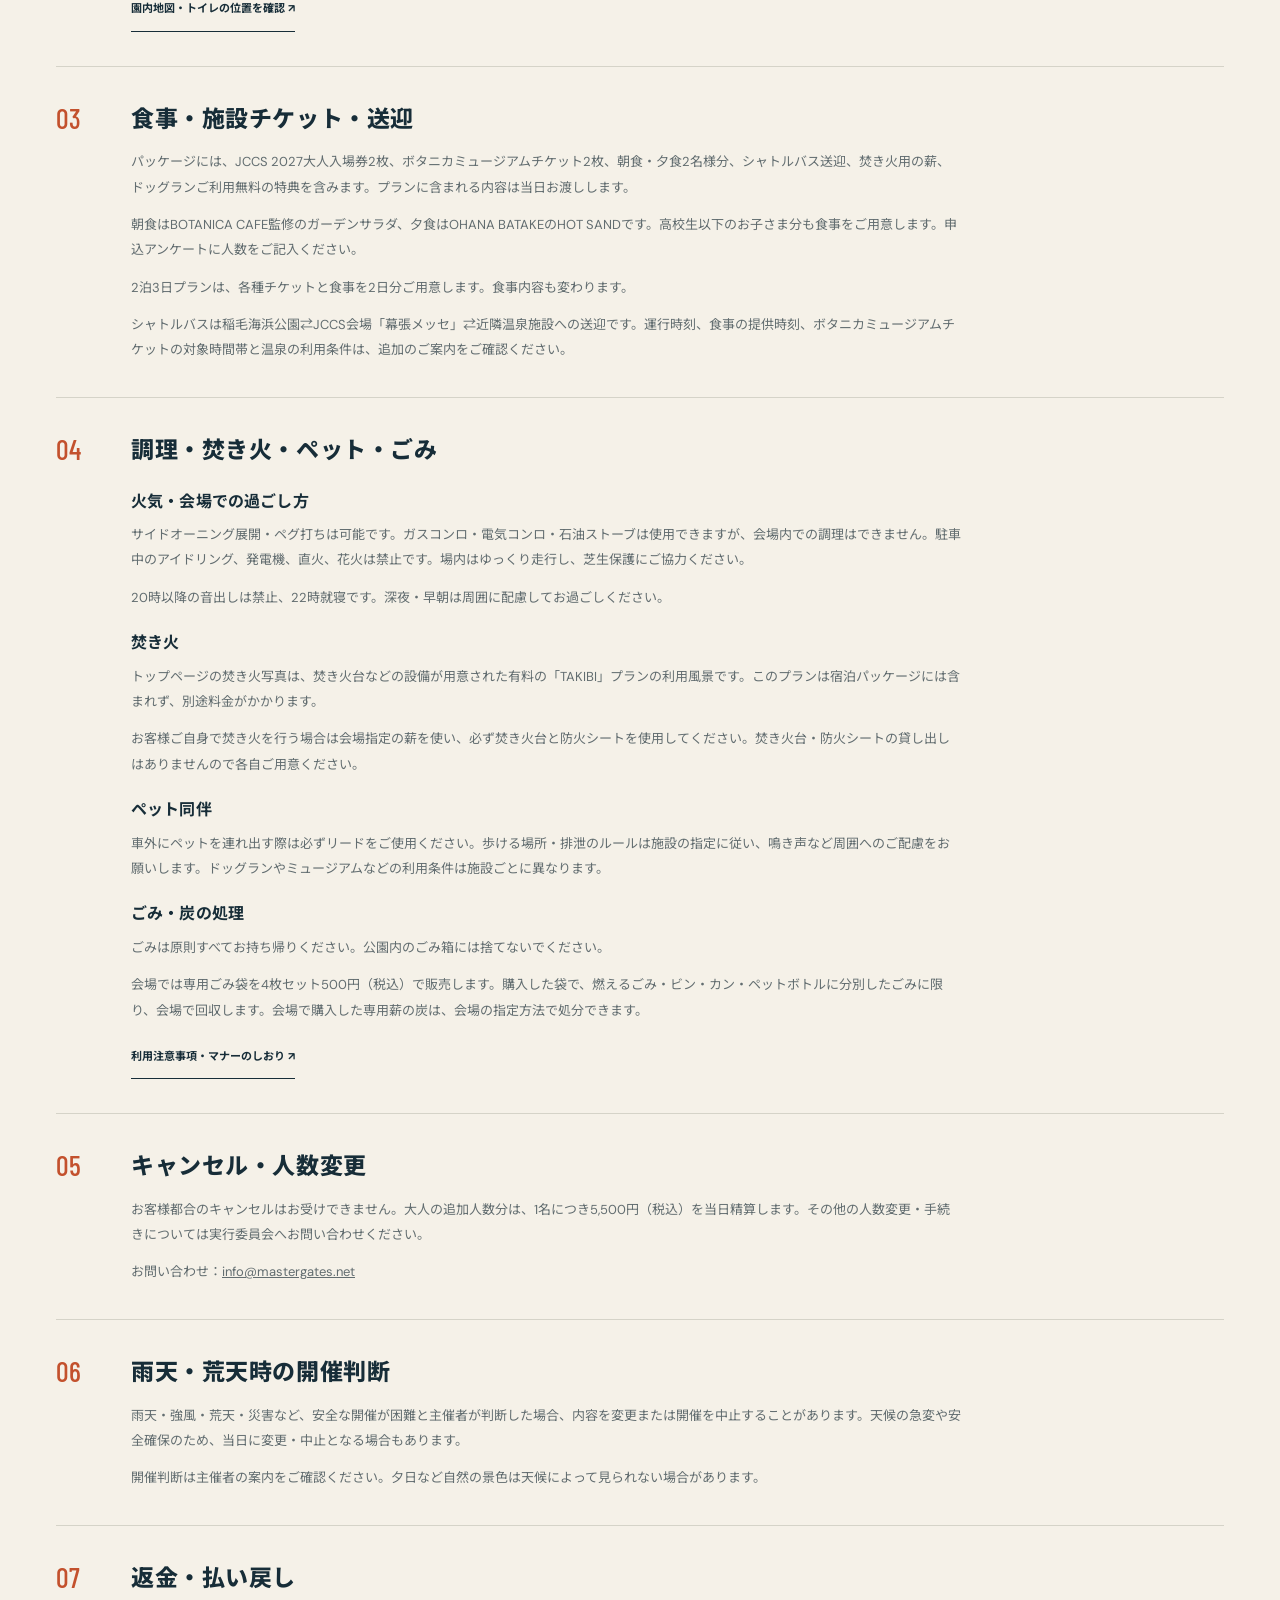
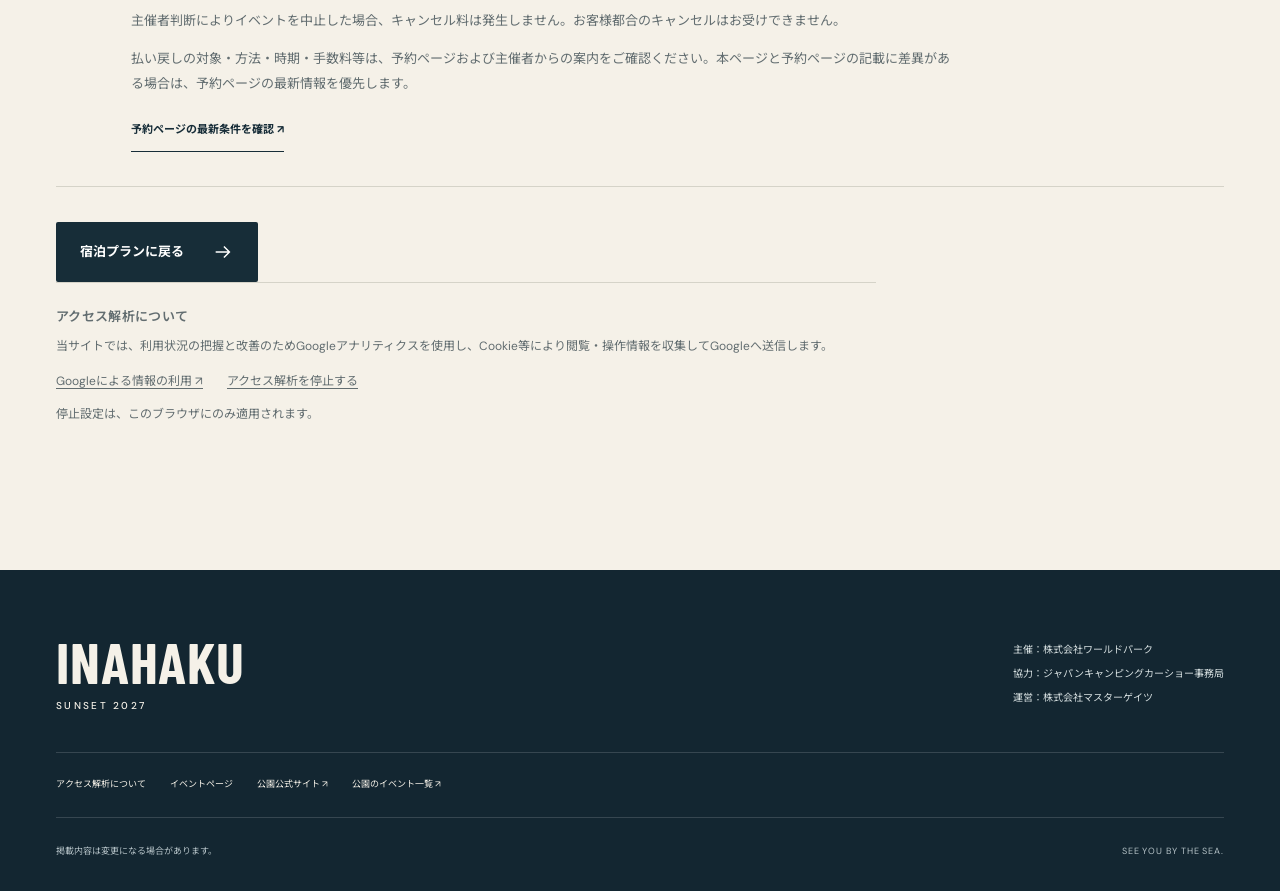
==== commit bf7cbae3: "Improve Japanese event search metadata and simplify analytics notice" ====
--- a/stay-guide.html
+++ b/stay-guide.html
@@ -3,9 +3,10 @@
 <head>
 <meta charset="utf-8"><meta name="viewport" content="width=device-width,initial-scale=1"><meta name="theme-color" content="#172d38">
 <meta name="description" content="稲泊サンセット2027の車両・設備条件、予約、食事・施設・送迎、キャンセル・荒天時のご案内。料金・車両・設備・会場ルールをまとめています。">
-<title>ご予約前のご案内｜INAHAKU SUNSET 2027</title><link rel="icon" href="assets/inahaku-logo.webp"><link rel="canonical" href="https://sunsetbeachpark.github.io/inahaku-sunset-2027/stay-guide.html">
+<title>ご予約前のご案内｜稲泊サンセット2027</title><link rel="icon" href="assets/inahaku-logo.webp"><link rel="canonical" href="https://sunsetbeachpark.github.io/inahaku-sunset-2027/stay-guide.html">
 <link rel="preconnect" href="https://fonts.googleapis.com"><link rel="preconnect" href="https://fonts.gstatic.com" crossorigin><link href="https://fonts.googleapis.com/css2?family=Barlow+Condensed:wght@500;600;700;800&family=DM+Sans:wght@400;500;600;700&family=Noto+Sans+JP:wght@400;500;600;700;800;900&display=swap" rel="stylesheet">
-<link rel="stylesheet" href="style.css?v=20261112b"><script src="script.js?v=20261112b" defer></script><script src="analytics.js?v=20261113a" defer></script>
+<link rel="stylesheet" href="style.css?v=20261114a"><script src="script.js?v=20261112b" defer></script><script src="analytics.js?v=20261114a" defer></script>
+<link rel="sitemap" type="application/xml" href="sitemap.xml">
 </head>
 <body><svg class="svg-library" aria-hidden="true" xmlns="http://www.w3.org/2000/svg"><defs><symbol id="i-arrow" viewBox="0 0 24 24"><path d="M4 12h15m-6-6 6 6-6 6"/></symbol></defs></svg><a class="skip-link" href="#main">本文へ移動</a>
 <header class="site-header header-solid" id="site-header"><a class="brand" href="index.html"><img src="assets/inahaku-logo.webp" width="44" height="44" alt=""><span>INAHAKU<small>SUNSET 2027</small></span></a><a class="header-cta" href="index.html#plan" style="margin-left:auto">プランを見る <svg class="icon"><use href="#i-arrow"/></svg></a></header>
@@ -19,7 +20,8 @@
 <section class="guide-row" id="cancellation"><span>05</span><div><h2>キャンセル・人数変更</h2><p>お客様都合のキャンセルはお受けできません。大人の追加人数分は、1名につき5,500円（税込）を当日精算します。その他の人数変更・手続きについては実行委員会へお問い合わせください。</p><p>お問い合わせ：<a href="mailto:info@mastergates.net">info@mastergates.net</a></p></div></section>
 <section class="guide-row" id="weather"><span>06</span><div><h2>雨天・荒天時の開催判断</h2><p>雨天・強風・荒天・災害など、安全な開催が困難と主催者が判断した場合、内容を変更または開催を中止することがあります。天候の急変や安全確保のため、当日に変更・中止となる場合もあります。</p><p>開催判断は主催者の案内をご確認ください。夕日など自然の景色は天候によって見られない場合があります。</p></div></section>
 <section class="guide-row" id="refund"><span>07</span><div><h2>返金・払い戻し</h2><p>主催者判断によりイベントを中止した場合、キャンセル料は発生しません。お客様都合のキャンセルはお受けできません。</p><p>払い戻しの対象・方法・時期・手数料等は、予約ページおよび主催者からの案内をご確認ください。本ページと予約ページの記載に差異がある場合は、予約ページの最新情報を優先します。</p><a class="text-link" href="https://livepocket.jp/e/h3ws6" target="_blank" rel="noopener noreferrer">予約ページの最新条件を確認 ↗</a></div></section>
-<section class="guide-row" id="analytics"><span>08</span><div><h2>アクセス解析について</h2><p>当サイトは、閲覧状況の把握とサイト改善のため、Google LLCのGoogleアナリティクス（GA4）を利用しています。Cookie等を使って、閲覧ページ、端末・ブラウザ情報、サイト内の操作などの情報をGoogleへ送信します。</p><p>LPとご案内ページの閲覧数・訪問者数、およびLivePocketの予約ページへ進むリンクのクリックを計測します。予約完了や決済完了を示すものではありません。氏名・メールアドレス・予約内容を、このアクセス解析のために当サイトから送信する設定は行っていません。広告のパーソナライズ機能は利用しません。</p><p><a class="text-link" href="https://policies.google.com/technologies/partner-sites?hl=ja" target="_blank" rel="noopener noreferrer">Googleによる情報の利用について ↗</a></p><h3>アクセス解析の停止</h3><p>以下のボタンで、このブラウザからの今後のアクセス解析の送信を停止・再開できます。設定はこのブラウザに保存されます。別の端末・ブラウザには引き継がれません。過去の計測データを削除する機能ではありません。</p><p id="analytics-status" role="status" aria-live="polite">設定の確認にはJavaScriptを有効にしてください。</p><button class="button button-navy" type="button" data-analytics-toggle>このブラウザでアクセス解析を停止する</button><p><a class="text-link" href="https://tools.google.com/dlpage/gaoptout?hl=ja" target="_blank" rel="noopener noreferrer">Google提供の無効化ツールについて ↗</a></p></div></section>
+
 <div class="guide-bottom"><a class="button button-navy" href="index.html#plan">宿泊プランに戻る <svg class="icon"><use href="#i-arrow"/></svg></a></div>
+<section class="analytics-notice" id="analytics" aria-labelledby="analytics-heading"><h2 id="analytics-heading">アクセス解析について</h2><p>当サイトでは、利用状況の把握と改善のためGoogleアナリティクスを使用し、Cookie等により閲覧・操作情報を収集してGoogleへ送信します。</p><div class="analytics-notice-links"><a href="https://policies.google.com/technologies/partner-sites?hl=ja" target="_blank" rel="noopener noreferrer">Googleによる情報の利用 ↗</a><button type="button" data-analytics-toggle>アクセス解析を停止する</button></div><p class="analytics-notice-help">停止設定は、このブラウザにのみ適用されます。</p><p id="analytics-status" role="status" aria-live="polite"></p></section>
 </div></main>
 <footer class="site-footer"><div class="shell"><div class="footer-top"><a class="footer-brand" href="index.html">INAHAKU<span>SUNSET 2027</span></a><p>主催：株式会社ワールドパーク<br>協力：ジャパンキャンピングカーショー事務局<br>運営：株式会社マスターゲイツ</p></div><div class="footer-links"><a href="#analytics">アクセス解析について</a><a href="index.html">イベントページ</a><a href="https://sunsetbeachpark.jp/" target="_blank" rel="noopener noreferrer">公園公式サイト ↗</a><a href="https://sunsetbeachpark.jp/event/" target="_blank" rel="noopener noreferrer">公園のイベント一覧 ↗</a></div><div class="footer-bottom"><p>掲載内容は変更になる場合があります。</p><span>SEE YOU BY THE SEA.</span></div></div></footer></body></html>
--- a/style.css
+++ b/style.css
@@ -3211,3 +3211,14 @@
 .stop-copy>p.fire-requirement { padding:16px; border:1px solid currentColor; opacity:1; }
 .mobile-fire-caption { display:none; }
 @media (max-width:650px) { .mobile-fire-caption { display:block; grid-column:2; margin:0; font-size:11px; line-height:1.8; } }
+
+/* Compact privacy notice below the main visitor information. */
+.analytics-notice { margin:0 0 44px; padding-top:24px; border-top:1px solid var(--line); color:var(--muted); max-width:820px; scroll-margin-top:115px; }
+.analytics-notice h2 { margin:0 0 8px; font-size:13px; font-weight:600; }
+.analytics-notice p { margin:0; font-size:12px; line-height:1.9; }
+.analytics-notice-links { display:flex; flex-wrap:wrap; column-gap:24px; row-gap:8px; align-items:center; margin-top:8px; font-size:12px; }
+.analytics-notice-links a,.analytics-notice-links button { color:inherit; text-decoration:underline; text-underline-offset:3px; }
+.analytics-notice-links button { padding:4px 0; border:0; background:none; font:inherit; cursor:pointer; }
+.analytics-notice-links a:focus-visible,.analytics-notice-links button:focus-visible { outline:2px solid var(--orange); outline-offset:4px; }
+.analytics-notice .analytics-notice-help { margin-top:6px; }
+.analytics-notice #analytics-status:not(:empty) { margin-top:6px; }
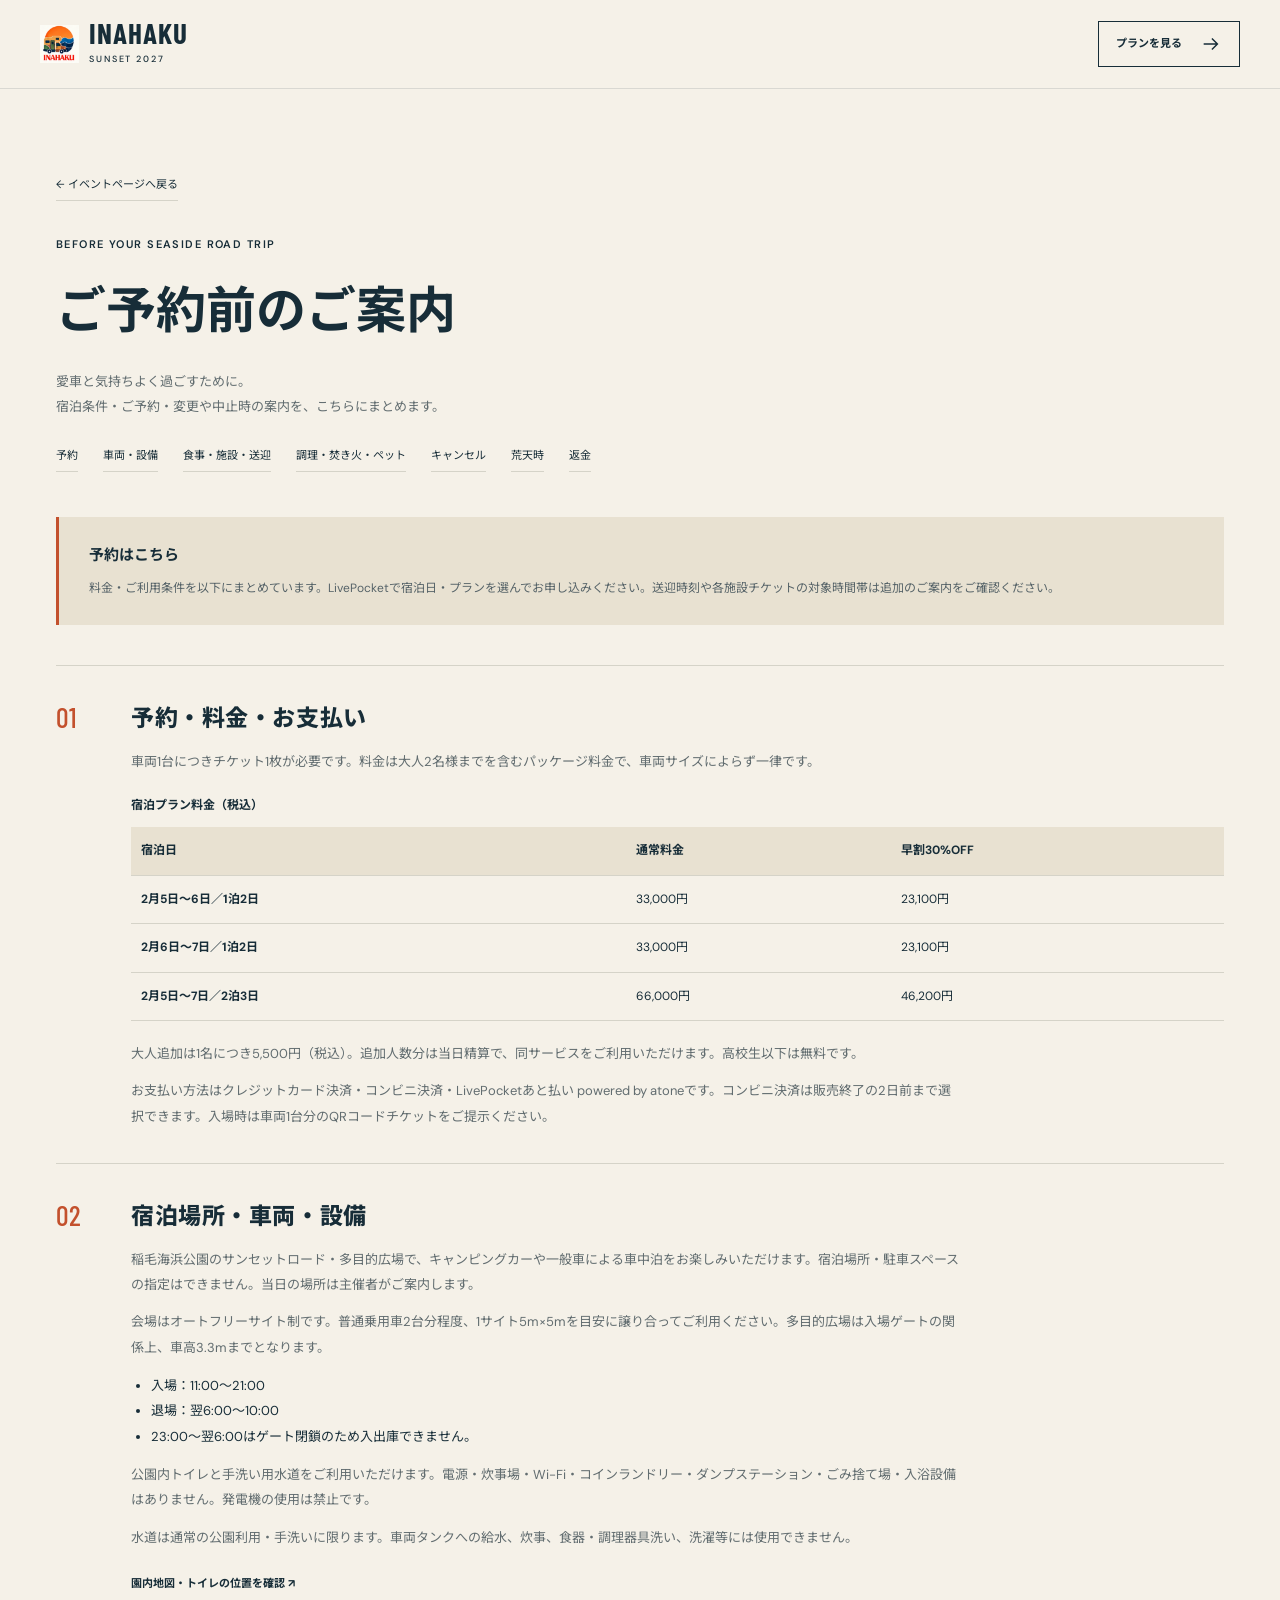
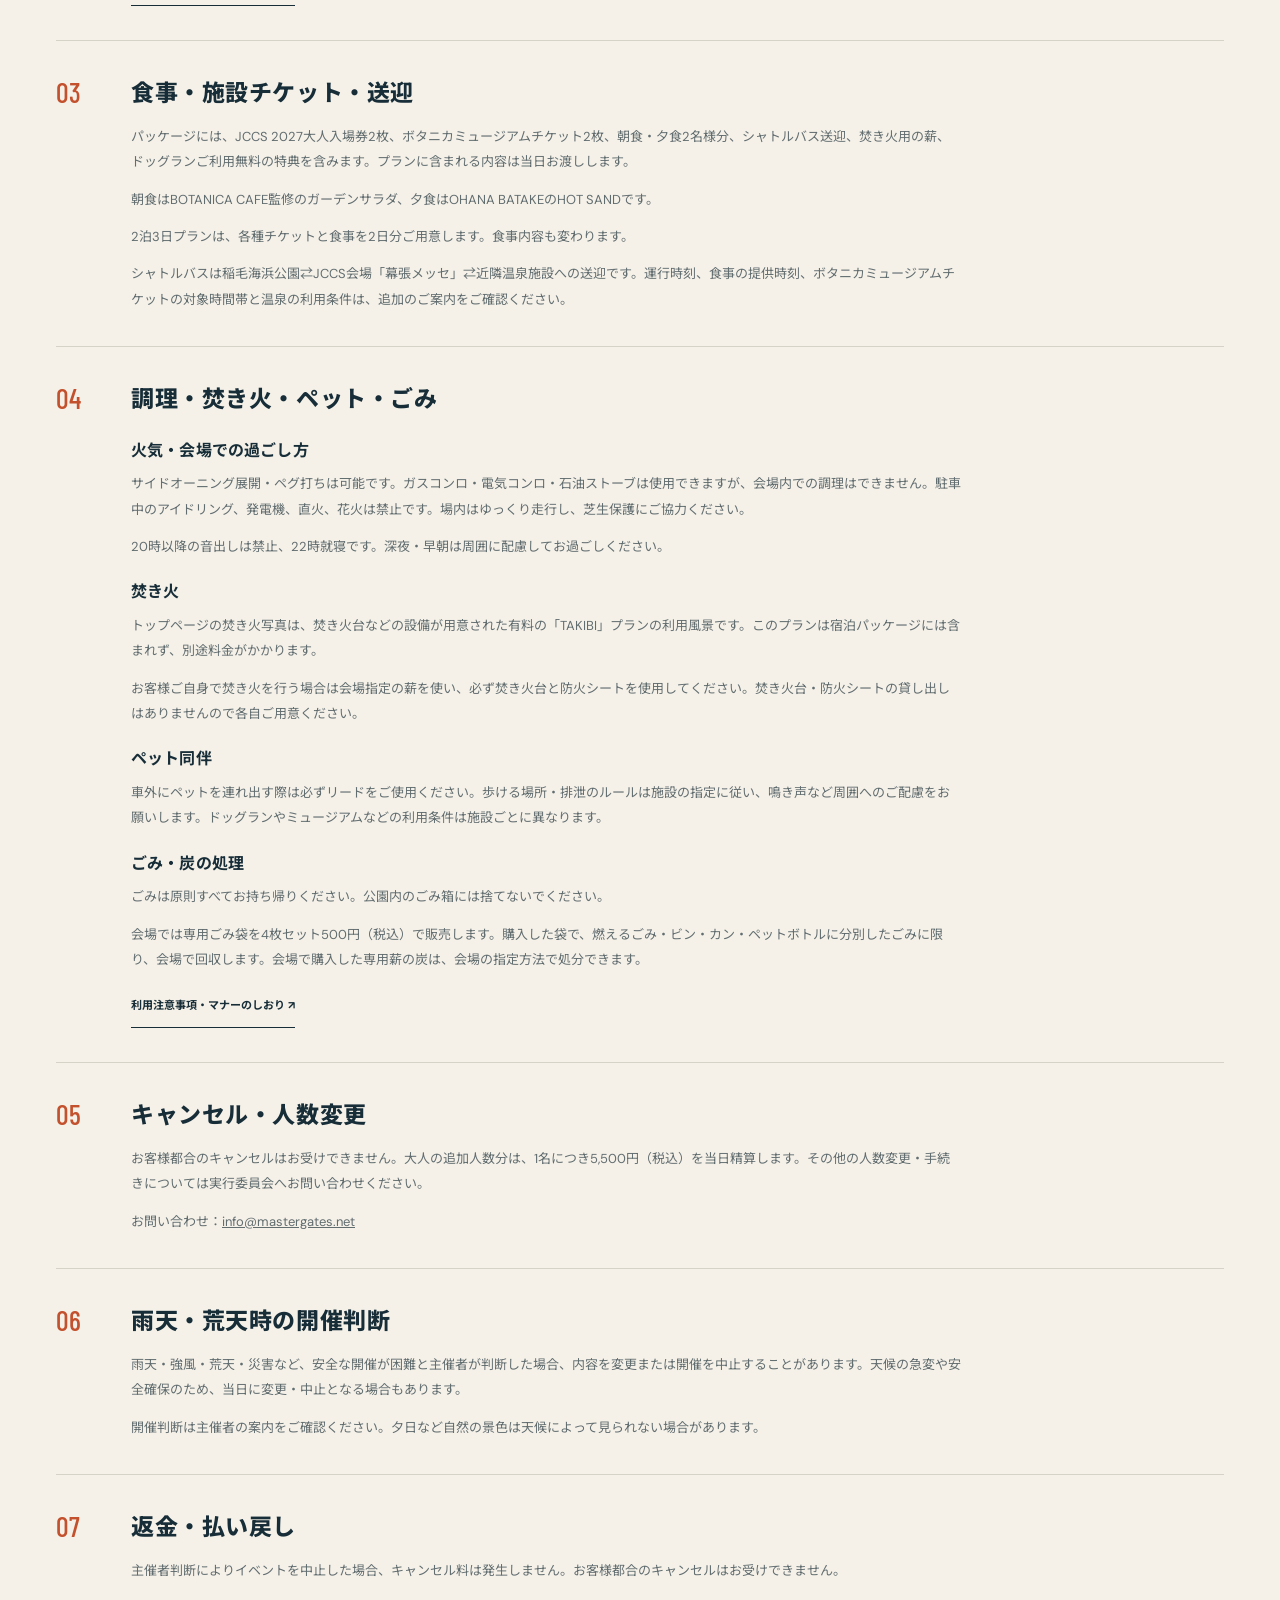
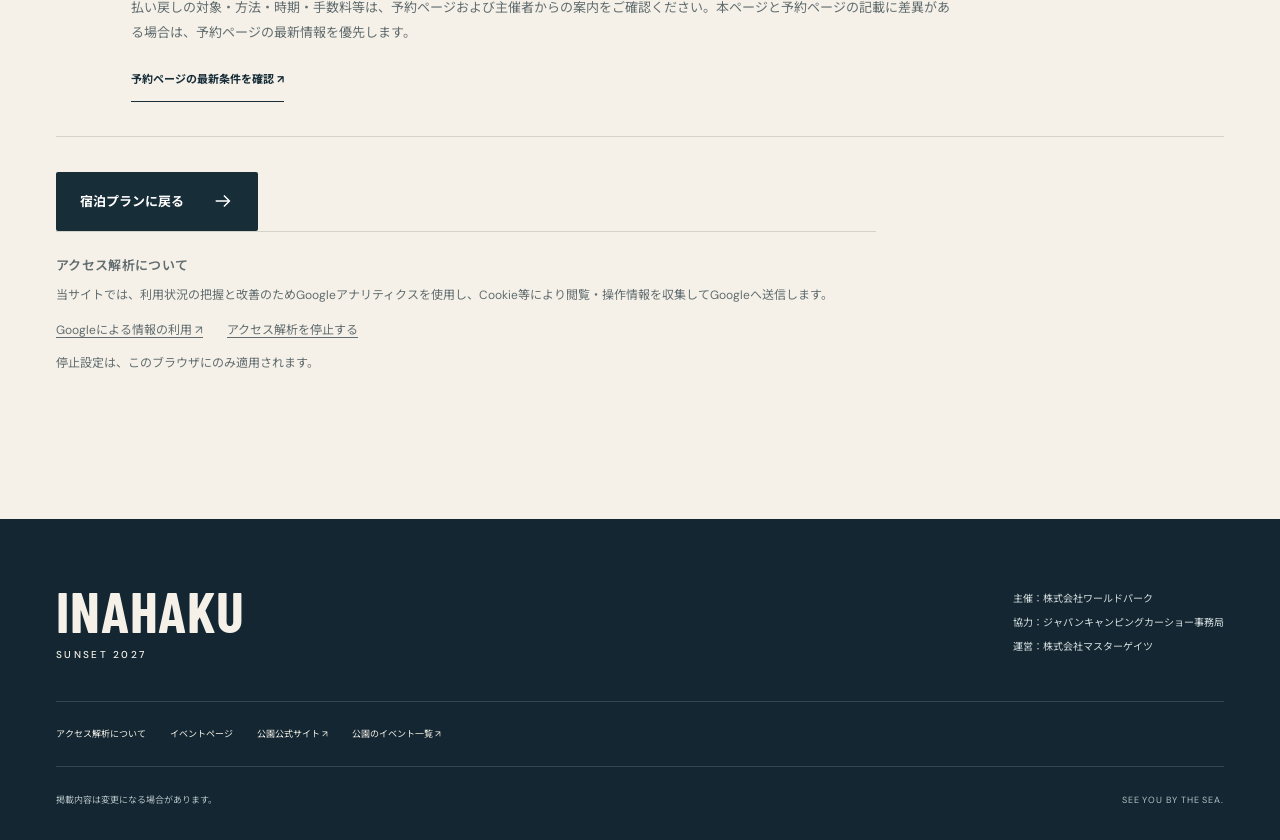
==== commit b39e9427: "Remove child meal and questionnaire notices" ====
--- a/stay-guide.html
+++ b/stay-guide.html
@@ -13,9 +13,9 @@
 <main id="main" class="guide-main shell"><div class="guide-hero"><a class="guide-back" href="index.html">← イベントページへ戻る</a><span class="eyebrow">BEFORE YOUR SEASIDE ROAD TRIP</span><h1>ご予約前のご案内</h1><p>愛車と気持ちよく過ごすために。<br>宿泊条件・ご予約・変更や中止時の案内を、こちらにまとめます。</p><nav class="guide-section-links" aria-label="案内項目"><a href="#booking">予約</a><a href="#vehicles">車両・設備</a><a href="#facilities">食事・施設・送迎</a><a href="#rules">調理・焚き火・ペット</a><a href="#cancellation">キャンセル</a><a href="#weather">荒天時</a><a href="#refund">返金</a></nav></div>
 <div class="guide-status"><strong><a href="https://livepocket.jp/e/h3ws6" target="_blank" rel="noopener noreferrer">予約はこちら</a></strong><p>料金・ご利用条件を以下にまとめています。LivePocketで宿泊日・プランを選んでお申し込みください。送迎時刻や各施設チケットの対象時間帯は追加のご案内をご確認ください。</p></div>
 <div class="guide-sections">
-<section class="guide-row" id="booking"><span>01</span><div><h2>予約・料金・お支払い</h2><p>車両1台につきチケット1枚が必要です。料金は大人2名様までを含むパッケージ料金で、車両サイズによらず一律です。</p><div class="guide-table-wrap"><table class="guide-table"><caption>宿泊プラン料金（税込）</caption><thead><tr><th scope="col">宿泊日</th><th scope="col">通常料金</th><th scope="col">早割30%OFF</th></tr></thead><tbody><tr><th scope="row">2月5日〜6日／1泊2日</th><td>33,000円</td><td>23,100円</td></tr><tr><th scope="row">2月6日〜7日／1泊2日</th><td>33,000円</td><td>23,100円</td></tr><tr><th scope="row">2月5日〜7日／2泊3日</th><td>66,000円</td><td>46,200円</td></tr></tbody></table></div><p>大人追加は1名につき5,500円（税込）。追加人数分は当日精算で、同サービスをご利用いただけます。高校生以下は無料で、お食事もご用意します。申込時のアンケートに必ず人数をご記入ください。</p><p>お支払い方法はクレジットカード決済・コンビニ決済・LivePocketあと払い powered by atoneです。コンビニ決済は販売終了の2日前まで選択できます。入場時は車両1台分のQRコードチケットをご提示ください。</p></div></section>
+<section class="guide-row" id="booking"><span>01</span><div><h2>予約・料金・お支払い</h2><p>車両1台につきチケット1枚が必要です。料金は大人2名様までを含むパッケージ料金で、車両サイズによらず一律です。</p><div class="guide-table-wrap"><table class="guide-table"><caption>宿泊プラン料金（税込）</caption><thead><tr><th scope="col">宿泊日</th><th scope="col">通常料金</th><th scope="col">早割30%OFF</th></tr></thead><tbody><tr><th scope="row">2月5日〜6日／1泊2日</th><td>33,000円</td><td>23,100円</td></tr><tr><th scope="row">2月6日〜7日／1泊2日</th><td>33,000円</td><td>23,100円</td></tr><tr><th scope="row">2月5日〜7日／2泊3日</th><td>66,000円</td><td>46,200円</td></tr></tbody></table></div><p>大人追加は1名につき5,500円（税込）。追加人数分は当日精算で、同サービスをご利用いただけます。高校生以下は無料です。</p><p>お支払い方法はクレジットカード決済・コンビニ決済・LivePocketあと払い powered by atoneです。コンビニ決済は販売終了の2日前まで選択できます。入場時は車両1台分のQRコードチケットをご提示ください。</p></div></section>
 <section class="guide-row" id="vehicles"><span>02</span><div><h2>宿泊場所・車両・設備</h2><p>稲毛海浜公園のサンセットロード・多目的広場で、キャンピングカーや一般車による車中泊をお楽しみいただけます。宿泊場所・駐車スペースの指定はできません。当日の場所は主催者がご案内します。</p><p>会場はオートフリーサイト制です。普通乗用車2台分程度、1サイト5m×5mを目安に譲り合ってご利用ください。多目的広場は入場ゲートの関係上、車高3.3mまでとなります。</p><ul><li>入場：11:00〜21:00</li><li>退場：翌6:00〜10:00</li><li>23:00〜翌6:00はゲート閉鎖のため入出庫できません。</li></ul><p>公園内トイレと手洗い用水道をご利用いただけます。電源・炊事場・Wi-Fi・コインランドリー・ダンプステーション・ごみ捨て場・入浴設備はありません。発電機の使用は禁止です。</p><p>水道は通常の公園利用・手洗いに限ります。車両タンクへの給水、炊事、食器・調理器具洗い、洗濯等には使用できません。</p><a class="text-link" href="https://imachizu.jp/sunsetbeachpark/map/" target="_blank" rel="noopener noreferrer">園内地図・トイレの位置を確認 ↗</a></div></section>
-<section class="guide-row" id="facilities"><span>03</span><div><h2>食事・施設チケット・送迎</h2><p>パッケージには、JCCS 2027大人入場券2枚、ボタニカミュージアムチケット2枚、朝食・夕食2名様分、シャトルバス送迎、焚き火用の薪、ドッグランご利用無料の特典を含みます。プランに含まれる内容は当日お渡しします。</p><p>朝食はBOTANICA CAFE監修のガーデンサラダ、夕食はOHANA BATAKEのHOT SANDです。高校生以下のお子さま分も食事をご用意します。申込アンケートに人数をご記入ください。</p><p>2泊3日プランは、各種チケットと食事を2日分ご用意します。食事内容も変わります。</p><p>シャトルバスは稲毛海浜公園⇄JCCS会場「幕張メッセ」⇄近隣温泉施設への送迎です。運行時刻、食事の提供時刻、ボタニカミュージアムチケットの対象時間帯と温泉の利用条件は、追加のご案内をご確認ください。</p></div></section>
+<section class="guide-row" id="facilities"><span>03</span><div><h2>食事・施設チケット・送迎</h2><p>パッケージには、JCCS 2027大人入場券2枚、ボタニカミュージアムチケット2枚、朝食・夕食2名様分、シャトルバス送迎、焚き火用の薪、ドッグランご利用無料の特典を含みます。プランに含まれる内容は当日お渡しします。</p><p>朝食はBOTANICA CAFE監修のガーデンサラダ、夕食はOHANA BATAKEのHOT SANDです。</p><p>2泊3日プランは、各種チケットと食事を2日分ご用意します。食事内容も変わります。</p><p>シャトルバスは稲毛海浜公園⇄JCCS会場「幕張メッセ」⇄近隣温泉施設への送迎です。運行時刻、食事の提供時刻、ボタニカミュージアムチケットの対象時間帯と温泉の利用条件は、追加のご案内をご確認ください。</p></div></section>
 <section class="guide-row" id="rules"><span>04</span><div><h2>調理・焚き火・ペット・ごみ</h2><h3>火気・会場での過ごし方</h3><p>サイドオーニング展開・ペグ打ちは可能です。ガスコンロ・電気コンロ・石油ストーブは使用できますが、会場内での調理はできません。駐車中のアイドリング、発電機、直火、花火は禁止です。場内はゆっくり走行し、芝生保護にご協力ください。</p><p>20時以降の音出しは禁止、22時就寝です。深夜・早朝は周囲に配慮してお過ごしください。</p><h3>焚き火</h3><p>トップページの焚き火写真は、焚き火台などの設備が用意された有料の「TAKIBI」プランの利用風景です。このプランは宿泊パッケージには含まれず、別途料金がかかります。</p><p>お客様ご自身で焚き火を行う場合は会場指定の薪を使い、必ず焚き火台と防火シートを使用してください。焚き火台・防火シートの貸し出しはありませんので各自ご用意ください。</p><h3>ペット同伴</h3><p>車外にペットを連れ出す際は必ずリードをご使用ください。歩ける場所・排泄のルールは施設の指定に従い、鳴き声など周囲へのご配慮をお願いします。ドッグランやミュージアムなどの利用条件は施設ごとに異なります。</p><h3>ごみ・炭の処理</h3><p>ごみは原則すべてお持ち帰りください。公園内のごみ箱には捨てないでください。</p><p>会場では専用ごみ袋を4枚セット500円（税込）で販売します。購入した袋で、燃えるごみ・ビン・カン・ペットボトルに分別したごみに限り、会場で回収します。会場で購入した専用薪の炭は、会場の指定方法で処分できます。</p><a class="text-link" href="https://docs.google.com/document/d/1CjJmhqkC1Bg6jWU9oNJOqz1gqP3-bJoobniiiQc0FOA/edit?usp=sharing" target="_blank" rel="noopener noreferrer">利用注意事項・マナーのしおり ↗</a></div></section>
 <section class="guide-row" id="cancellation"><span>05</span><div><h2>キャンセル・人数変更</h2><p>お客様都合のキャンセルはお受けできません。大人の追加人数分は、1名につき5,500円（税込）を当日精算します。その他の人数変更・手続きについては実行委員会へお問い合わせください。</p><p>お問い合わせ：<a href="mailto:info@mastergates.net">info@mastergates.net</a></p></div></section>
 <section class="guide-row" id="weather"><span>06</span><div><h2>雨天・荒天時の開催判断</h2><p>雨天・強風・荒天・災害など、安全な開催が困難と主催者が判断した場合、内容を変更または開催を中止することがあります。天候の急変や安全確保のため、当日に変更・中止となる場合もあります。</p><p>開催判断は主催者の案内をご確認ください。夕日など自然の景色は天候によって見られない場合があります。</p></div></section>
